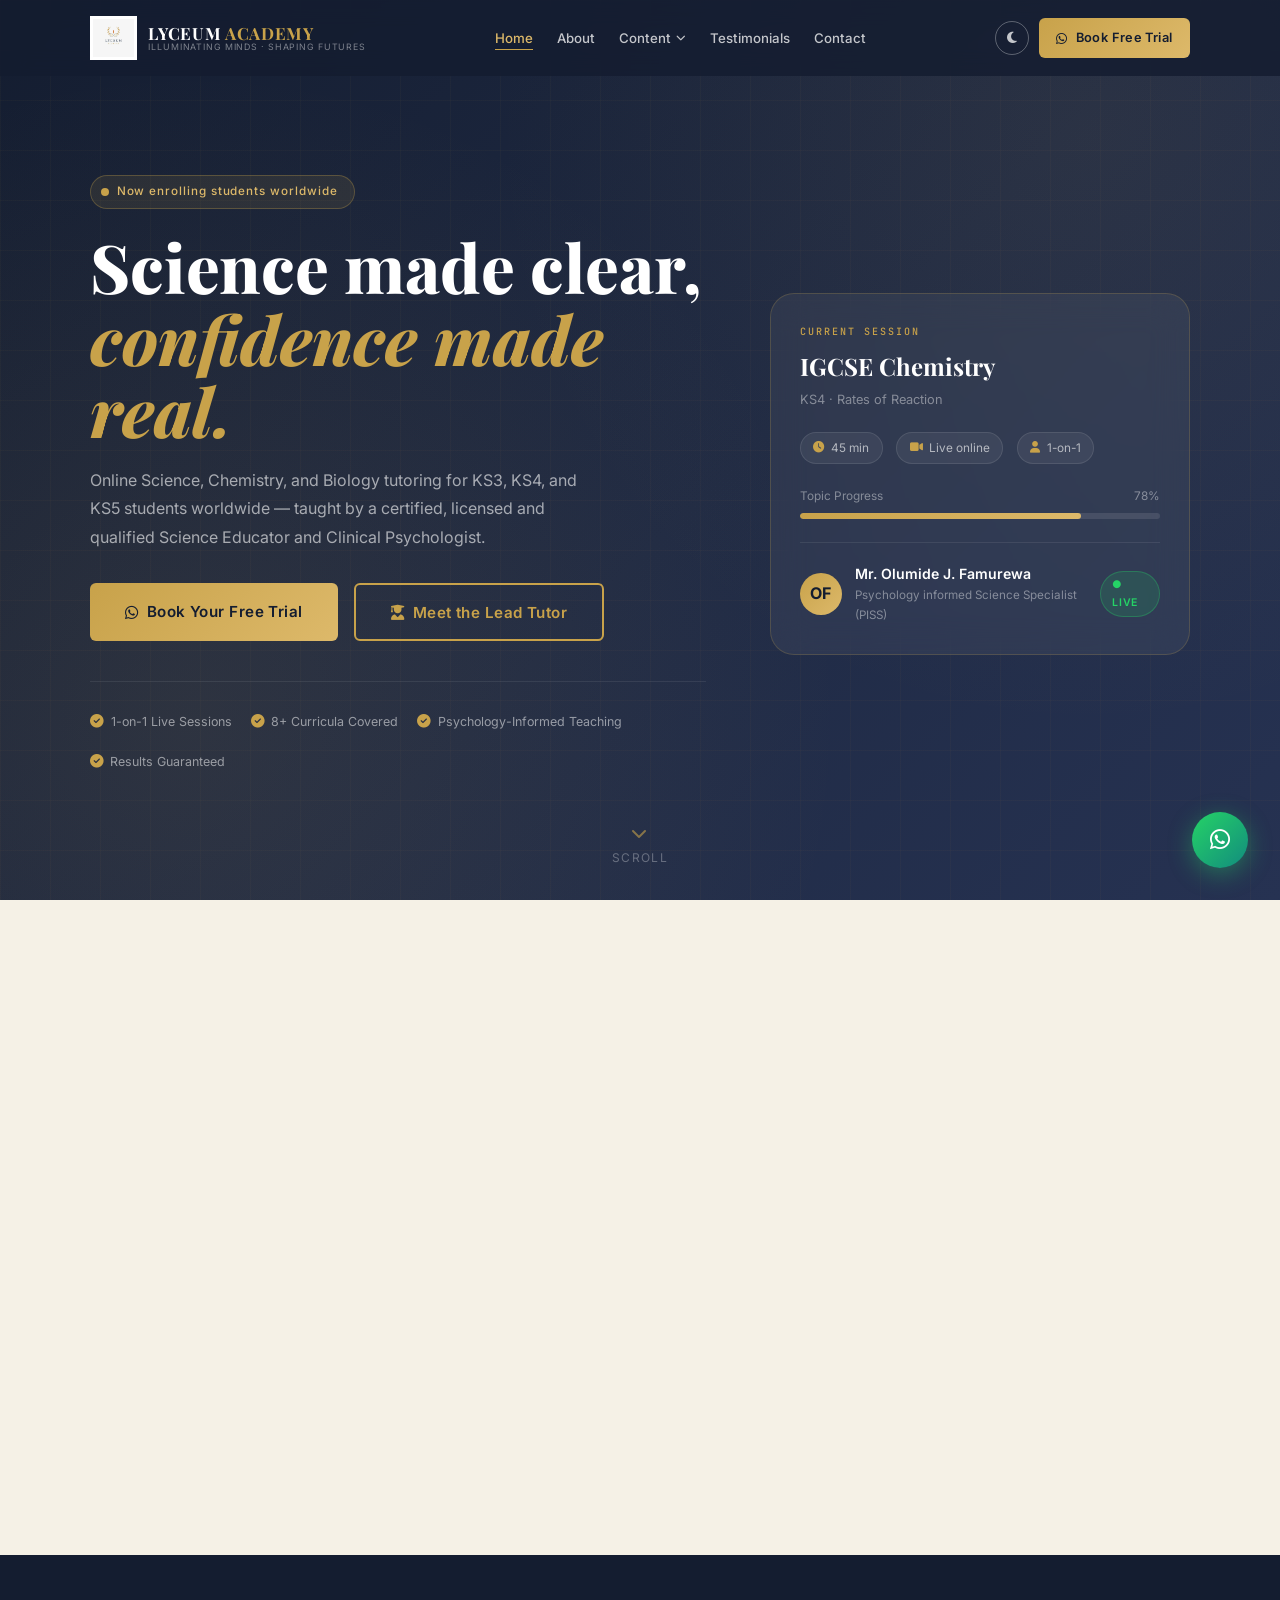
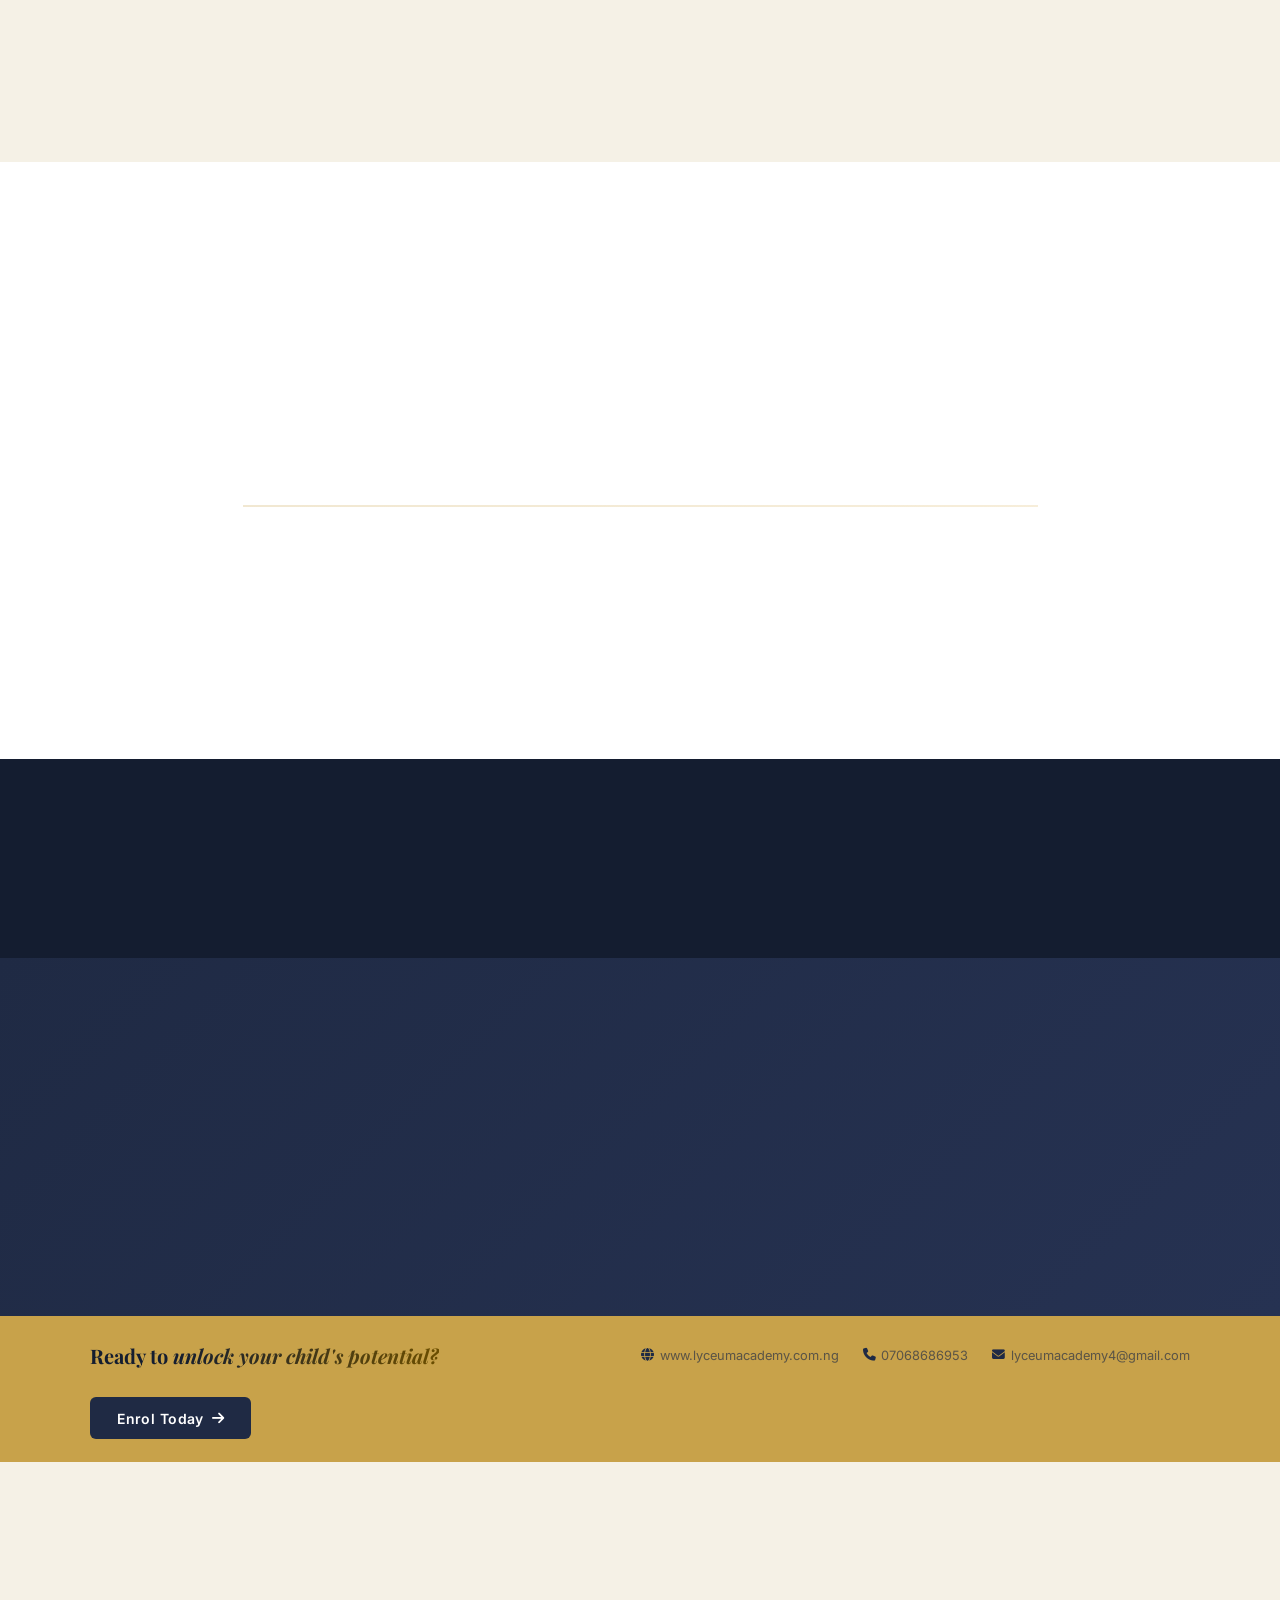
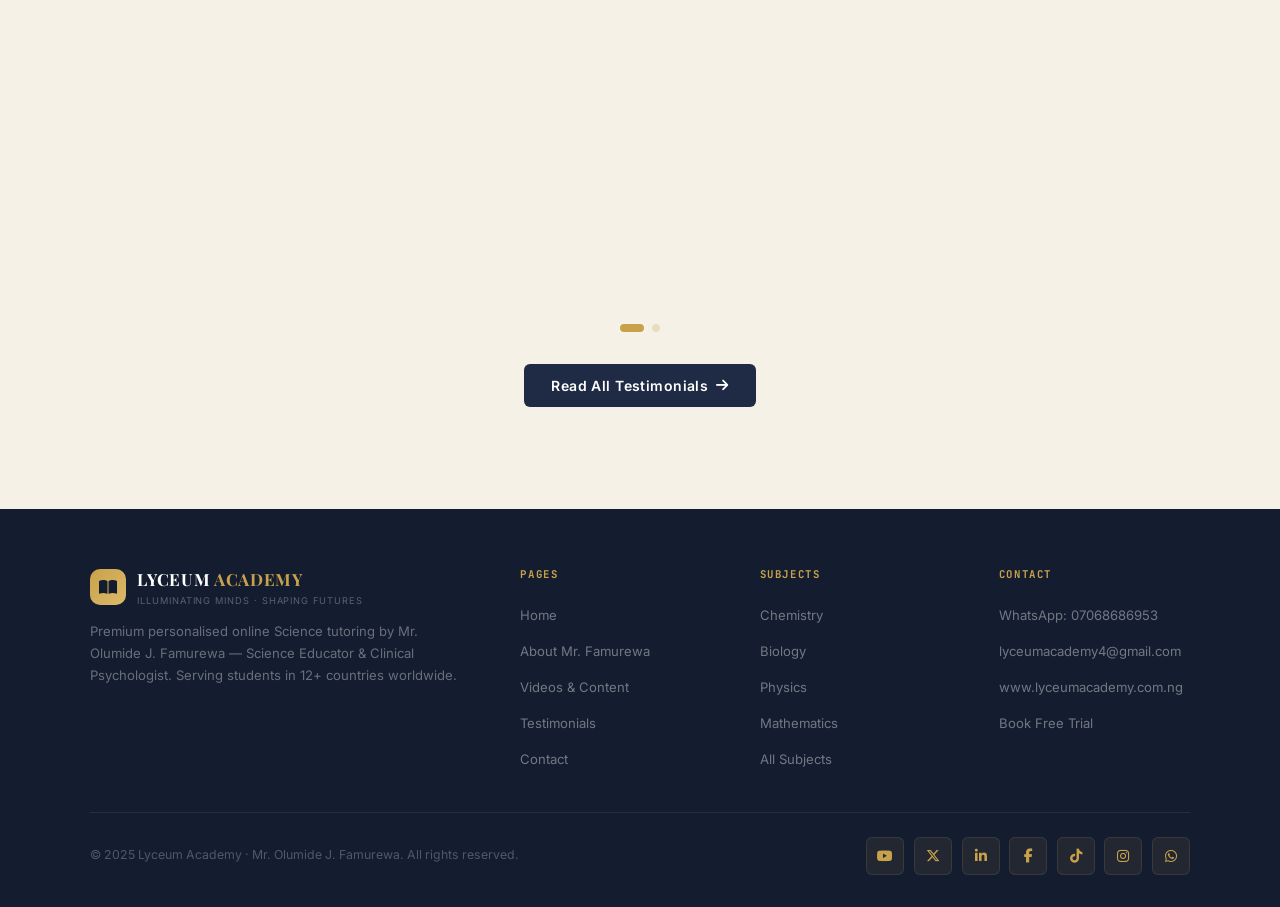
==== index.html @ a97eff4d "Rename index (2).html to index.html" ====
<!DOCTYPE html>
<html lang="en" data-theme="light">
<head>
<meta charset="UTF-8"/>
<meta name="viewport" content="width=device-width,initial-scale=1.0"/>
<link rel="icon" type="image/png" href="/favicon.png"/>
  <title>Lyceum Academy | Mr. Olumide J. Famurewa – Science Educator & Clinical Psychologist</title>
<meta name="description" content="Lyceum Academy – Premium online Science tutoring by Mr. Olumide J. Famurewa, Science Educator and Clinical Psychologist. Chemistry, Biology, and more for students worldwide."/>
<meta name="keywords" content="Lyceum Academy, Olumide Famurewa, online tutoring, chemistry, biology, IGCSE, WAEC, clinical psychologist, science educator"/>
<meta property="og:title" content="Lyceum Academy | Where Every Child Thrives Academically"/>
<meta property="og:description" content="Expert 1-on-1 Science tutoring by a qualified Educator & Clinical Psychologist. 8+ international curricula. Free trial available."/>
<meta property="og:type" content="website"/>

<!-- Fonts -->
<link rel="preconnect" href="https://fonts.googleapis.com"/>
<link rel="preconnect" href="https://fonts.gstatic.com" crossorigin/>
<link href="https://fonts.googleapis.com/css2?family=Playfair+Display:ital,wght@0,400;0,600;0,700;0,800;1,400;1,700&family=Inter:wght@300;400;500;600;700&family=JetBrains+Mono:wght@400;500&display=swap" rel="stylesheet"/>
<link rel="stylesheet" href="https://cdnjs.cloudflare.com/ajax/libs/font-awesome/6.5.0/css/all.min.css"/>

<link rel="stylesheet" href="/lyceum.css" />
</style>
</head>
<body>

<!-- ============================================================ LOADER ============================================================ -->
<div id="loader">
  <div class="loader-ring"></div>
  <div class="loader-logo">
    <img src="/logo.jpg" alt="Lyceum Academy" />
  </div>
  <div class="loader-text">LYCEUM <span>ACADEMY</span></div>
  <div class="loader-sub">Illuminating Minds · Shaping Futures</div>
</div>


<!-- ============================================================ NAVBAR ============================================================ -->
<nav id="navbar">
  <div class="wrap">
    <div class="nav-inner">
      <div class="nav-logo" onclick="nav('home')">
        <img src="/logo.jpg" alt="Lyceum Academy" class="logo-img"/>
        <div class="logo-words">
          <span class="logo-name">LYCEUM <span style="color:var(--gold)">ACADEMY</span></span>
          <span class="logo-tag">Illuminating Minds · Shaping Futures</span>
        </div>
      </div>

      <ul class="nav-links">
        <li id="nl-home"   class="active"><a href="#" onclick="nav('home');return false">Home</a></li>
        <li id="nl-about"><a href="#" onclick="nav('about');return false">About</a></li>
        <li class="dd" id="nl-content">
          <a href="#" onclick="nav('content');return false">Content <i class="fas fa-chevron-down" style="font-size:.6rem"></i></a>
          <div class="dd-menu">
            <a onclick="nav('content');scrollTo('vids-sec')"><i class="fab fa-youtube"></i>YouTube Videos</a>
            <a onclick="nav('content');scrollTo('blog-sec')"><i class="fas fa-pen-nib"></i>Blog Articles</a>
            <a onclick="nav('content');scrollTo('social-sec')"><i class="fas fa-share-nodes"></i>Social Media</a>
          </div>
        </li>
        <li id="nl-trust"><a href="#" onclick="nav('trust');return false">Testimonials</a></li>
        <li id="nl-contact"><a href="#" onclick="nav('contact');return false">Contact</a></li>
      </ul>

      <div class="nav-right">
        <button id="theme-btn" aria-label="Toggle theme"><i class="fas fa-moon"></i></button>
        <a href="https://wa.me/2347068686953?text=Hello%2C%20I'd%20like%20to%20book%20a%20free%20trial%20at%20Lyceum%20Academy." target="_blank" rel="noopener" class="btn btn-gold btn-sm">
          <i class="fab fa-whatsapp"></i> Book Free Trial
        </a>
        <button id="hbg" aria-label="Open menu"><span></span><span></span><span></span></button>
      </div>
    </div>
  </div>
</nav>

<!-- Mobile Nav -->
<div id="mnav" role="dialog" aria-label="Navigation menu">
  <button id="mnav-close" onclick="closeNav()" aria-label="Close menu"><i class="fas fa-times"></i></button>
  <button onclick="nav('home');closeNav()"><i class="fas fa-home" style="font-size:1.1rem;color:var(--gold)"></i>Home</button>
  <button onclick="nav('about');closeNav()"><i class="fas fa-user-graduate" style="font-size:1.1rem;color:var(--gold)"></i>About</button>
  <button onclick="nav('content');closeNav()"><i class="fab fa-youtube" style="font-size:1.1rem;color:var(--gold)"></i>Videos & Content</button>
  <button onclick="nav('trust');closeNav()"><i class="fas fa-star" style="font-size:1.1rem;color:var(--gold)"></i>Testimonials</button>
  <button onclick="nav('contact');closeNav()"><i class="fas fa-envelope" style="font-size:1.1rem;color:var(--gold)"></i>Contact</button>
  <a href="https://wa.me/2347068686953?text=Hello%2C%20I'd%20like%20to%20book%20a%20free%20trial%20at%20Lyceum%20Academy." target="_blank" rel="noopener" class="mnav-wa"><i class="fab fa-whatsapp"></i> Book Free Trial</a>
</div>

<!-- ================================================================ PAGE 1 — HOME ================================================================ -->
<div class="page active" id="page-home">

  <section class="hero" id="home">
    <div class="wrap">
      <div class="hero-grid">
        <div data-aos>
          <div class="live-pill"><div class="live-dot"></div><span class="live-text">Now enrolling students worldwide</span></div>
          <h1 class="hero-h1">Science made clear,<em>confidence made real.</em></h1>
          <p class="hero-p">Online Science, Chemistry, and Biology tutoring for KS3, KS4, and KS5 students worldwide — taught by a certified, licensed and qualified Science Educator and Clinical Psychologist.</p>
          <div class="hero-btns">
            <a href="https://wa.me/2347068686953?text=Hello%2C%20I'd%20like%20to%20book%20a%20free%20trial." target="_blank" rel="noopener" class="btn btn-gold btn-lg"><i class="fab fa-whatsapp"></i> Book Your Free Trial</a>
            <button onclick="nav('about')" class="btn btn-outline btn-lg"><i class="fas fa-user-graduate"></i> Meet the Lead Tutor</button>
          </div>
          <div class="hero-trust">
            <div class="trust-item"><i class="fas fa-check-circle"></i>1-on-1 Live Sessions</div>
            <div class="trust-item"><i class="fas fa-check-circle"></i>8+ Curricula Covered</div>
            <div class="trust-item"><i class="fas fa-check-circle"></i>Psychology-Informed Teaching</div>
            <div class="trust-item"><i class="fas fa-check-circle"></i>Results Guaranteed</div>
          </div>
        </div>
        <div data-aos="right" style="transition-delay:.15s">
          <div class="sess-card">
            <p class="sess-lbl">Current Session</p>
            <h2 class="sess-title">IGCSE Chemistry</h2>
            <p class="sess-topic">KS4 · Rates of Reaction</p>
            <div class="sess-meta">
              <div class="chip"><i class="fas fa-clock"></i>45 min</div>
              <div class="chip"><i class="fas fa-video"></i>Live online</div>
              <div class="chip"><i class="fas fa-user"></i>1-on-1</div>
            </div>
            <div style="margin-bottom:1.4rem">
              <div class="prog-lbl"><span>Topic Progress</span><span id="prog-pct">78%</span></div>
              <div class="prog-bar"><div class="prog-fill" id="prog-fill"></div></div>
            </div>
              <div class="tutor-row">
              <div class="t-av">OF</div>
              <div><div class="t-name">Mr. Olumide J. Famurewa</div><div class="t-cred">Psychology informed Science Specialist (PISS)</div></div>
              <div class="badge-live">● LIVE</div>
            </div>
          </div>
        </div>
      </div>
    </div>
    <div class="scroll-hint"><i class="fas fa-chevron-down"></i><span>Scroll</span></div>
  </section>
  <section class="sec ages-sec">
    <div class="wrap">
      <div class="tc" data-aos><span class="eyebrow">Who We Teach</span><h2 class="h-sec">Ages & Levels <em>We Teach</em></h2><div class="rule"></div><p class="sub-sec">Every session is paced to your child's exact level and learning style — from early curiosity to exam excellence.</p></div>
      <div class="ages-grid">
        <div class="age-card" data-aos><div class="age-num">3–5</div><div class="age-lbl">Years Old</div><div class="age-lvl">Early Years</div><div class="age-desc">Foundation numeracy, literacy, phonics, creative art, and curiosity-led science exploration</div></div>
        <div class="age-card" data-aos style="transition-delay:.1s"><div class="age-num">6–10</div><div class="age-lbl">Years Old</div><div class="age-lvl">Upper and Lower Primary</div><div class="age-desc">Key Stage 1–2, Grade 1–5 · STEM fundamentals, life & earth sciences</div></div>
        <div class="age-card" data-aos style="transition-delay:.2s"><div class="age-num">11–13</div><div class="age-lbl">Years Old</div><div class="age-lvl">Lower Secondary</div><div class="age-desc">KS3 · English, Mathematics, Sciences, Computing, and foreign languages</div></div>
        <div class="age-card" data-aos style="transition-delay:.3s"><div class="age-num">14–18</div><div class="age-lbl">Years Old</div><div class="age-lvl">Upper Secondary/sixth form</div><div class="age-desc">KS4 + KS5: GCSE, IGCSE, WAEC, NECO, UTME, A-level, IB Diploma, SAT, AP</div></div>
      </div>
    </div>
  </section>

  <!-- Curriculum -->
  <section class="sec curr-sec">
    <div class="wrap">
      <div class="tc white-sec" data-aos><span class="eyebrow">Global Reach</span><h2 class="h-sec">International Curricula <em>We Cover</em></h2><div class="rule" style="margin-left:auto;margin-right:auto"></div><p class="sub-sec" style="margin-left:auto;margin-right:auto">We teach 8+ international curricula so your child is covered wherever you are in the world.</p></div>
      <div class="curr-pills" data-aos style="transition-delay:.1s">
        <div class="c-pill"><span class="c-flag">🇳🇬</span><div><div class="c-name">Nigerian</div><div class="c-code">WAEC / NECO / UTME / School of Nursing</div></div></div>
        <div class="c-pill"><span class="c-flag">🇬🇧</span><div><div class="c-name">British</div><div class="c-code">Cambridge / IGCSE</div></div></div>
        <div class="c-pill"><span class="c-flag">🇺🇸</span><div><div class="c-name">American</div><div class="c-code">Common Core / SAT</div></div></div>
        <div class="c-pill"><span class="c-flag">🇨🇦</span><div><div class="c-name">Canadian</div><div class="c-code">Provincial Curriculum</div></div></div>
        <div class="c-pill"><span class="c-flag">🇦🇺</span><div><div class="c-name">Australian</div><div class="c-code">ACARA</div></div></div>
        <div class="c-pill"><span class="c-flag">🇮🇪</span><div><div class="c-name">Irish</div><div class="c-code">Junior Certificate</div></div></div>
        <div class="c-pill"><span class="c-flag">🇿🇦</span><div><div class="c-name">South African</div><div class="c-code">CAPS</div></div></div>
        <div class="c-pill"><span class="c-flag">🇬🇭</span><div><div class="c-name">Ghanaian</div><div class="c-code">BECE / WASSCE</div></div></div>
      </div>
    </div>
  </section>

  <!-- Subjects -->
  <section class="sec subj-sec">
    <div class="wrap">
      <div class="tc white-sec" data-aos><span class="eyebrow">What We Teach</span><h2 class="h-sec" style="color:#fff">Subjects <em>Offered</em></h2><div class="rule" style="margin-left:auto;margin-right:auto"></div></div>
      <div class="subj-cloud" data-aos style="transition-delay:.1s">
        <div class="s-pill ft"><i class="fas fa-flask"></i>Science</div>
        <div class="s-pill ft"><i class="fas fa-brain"></i>Psychology</div>
      </div>
    </div>
  </section>

  <!-- Why -->
  <section class="sec why-sec">
    <div class="wrap">
      <div class="tc" data-aos><span class="eyebrow">Our Advantage</span><h2 class="h-sec">Why Parents <em>Choose Lyceum</em></h2><div class="rule"></div></div>
      <div class="why-grid" data-aos style="transition-delay:.1s">
        <div class="why-card"><div class="why-ico"><i class="fas fa-user-graduate"></i></div><h3>Qualified Tutors</h3><p>certified and qualified tutors with verified teaching experience</p></div>
        <div class="why-card"><div class="why-ico"><i class="fas fa-brain"></i></div><h3>Psychology-Based Teaching</h3><p>unique integration of educational and clinical psychology principles- improving memory retention, managing exam anxiety, and building lasting confidence</p></div>
        <div class="why-card"><div class="why-ico"><i class="fas fa-globe"></i></div><h3>Global Curriculum</h3><p>We teach 8+ international curricula, so your child is fully covered regardless of school system or country of residence.</p></div>
        <div class="why-card"><div class="why-ico"><i class="fas fa-chart-line"></i></div><h3>Progress Reports</h3><p>Parents receive regular detailed reports tracking academic growth and areas for improvement — full transparency, always.</p></div>
        <div class="why-card"><div class="why-ico"><i class="fas fa-calendar-alt"></i></div><h3>Flexible Scheduling</h3><p>Sessions available 7 days a week, morning to evening — built around your family's routine, not the other way around.</p></div>
        <div class="why-card"><div class="why-ico"><i class="fas fa-shield-alt"></i></div><h3>Safe Online Space</h3><p>Secure, supervised live video sessions from the comfort of your home. Full parental visibility and safeguarding at all times.</p></div>
      </div>
    </div>
  </section>

  <!-- Process -->
  <section class="sec proc-sec">
    <div class="wrap">
      <div class="tc" data-aos><span class="eyebrow">Simple Steps</span><h2 class="h-sec">How It <em>Works</em></h2><div class="rule"></div><p class="sub-sec">From first contact to measurable results — four clear steps.</p></div>
      <div class="proc-grid">
        <div class="p-step" data-aos><div class="p-num">1</div><div class="p-title">Book a Free Trial</div><p class="p-desc">Reserve a 20-minute introductory session at absolutely no cost. No commitment, no pressure.</p></div>
        <div class="p-step" data-aos style="transition-delay:.1s"><div class="p-num">2</div><div class="p-title">We Assess Your Needs</div><p class="p-desc">We identify exactly where your child is struggling and create a personalised psychology-informed learning plan.</p></div>
        <div class="p-step" data-aos style="transition-delay:.2s"><div class="p-num">3</div><div class="p-title">Sessions Begin</div><p class="p-desc">Weekly 1-on-1 live sessions via Zoom or Google Meet, paced to your child's level and learning style.</p></div>
        <div class="p-step" data-aos style="transition-delay:.3s"><div class="p-num">4</div><div class="p-title">Watch Results Grow</div><p class="p-desc">Track progress through improved confidence, better grades, and detailed parent reports every step of the way.</p></div>
      </div>
    </div>
  </section>

  <!-- Stats -->
  <section class="stats-bar">
    <div class="wrap">
      <div class="stats-row">
        <div class="stat-it" data-aos><div class="stat-n"><span class="ctr" data-t="10">0</span><span>+</span></div><div class="stat-l">Years Teaching</div></div>
        <div class="stat-it" data-aos style="transition-delay:.1s"><div class="stat-n"><span class="ctr" data-t="500">0</span><span>+</span></div><div class="stat-l">Students Tutored</div></div>
        <div class="stat-it" data-aos style="transition-delay:.2s"><div class="stat-n"><span class="ctr" data-t="97">0</span><span>%</span></div><div class="stat-l">Parent Satisfaction</div></div>
        <div class="stat-it" data-aos style="transition-delay:.3s"><div class="stat-n"><span class="ctr" data-t="12">0</span><span>+</span></div><div class="stat-l">Countries Reached</div></div>
      </div>
    </div>
  </section>

  <!-- Free Trial -->
  <section class="trial-sec">
    <div class="wrap">
      <div class="trial-box" data-aos="zoom">
        <div class="trial-badge"><div class="trial-free">FREE</div><div class="trial-lbl">Trial Session</div></div>
        <div class="trial-txt"><h3>Book a Free Assessment Today</h3><p>Experience Lyceum Academy risk-free. Our first session includes a complimentary assessment to understand your child's level and learning goals — absolutely no obligation.</p></div>
        <div class="trial-acts">
          <a href="https://wa.me/2347068686953?text=Hello%2C%20I'd%20like%20to%20book%20a%20free%20assessment." target="_blank" rel="noopener" class="btn btn-gold btn-lg"><i class="fab fa-whatsapp"></i>Book via WhatsApp</a>
          <a href="mailto:lyceumacademy4@gmail.com?subject=Free Trial Request" class="btn btn-outline"><i class="fas fa-envelope"></i>Send Email</a>
        </div>
      </div>
    </div>
  </section>

  <!-- Gold strip -->
  <div class="gold-strip">
    <div class="wrap"><div class="strip-inner">
      <div class="strip-text">Ready to <em>unlock your child's potential?</em></div>
      <div class="strip-meta">
        <span><i class="fas fa-globe"></i>www.lyceumacademy.com.ng</span>
        <span><i class="fas fa-phone"></i>07068686953</span>
        <span><i class="fas fa-envelope"></i>lyceumacademy4@gmail.com</span>
      </div>
      <button onclick="nav('contact')" class="btn btn-navy">Enrol Today <i class="fas fa-arrow-right"></i></button>
    </div></div>
  </div>

  <!-- Home Testimonials -->
  <section class="sec htesti-sec">
    <div class="wrap">
      <div class="tc" data-aos><span class="eyebrow">What Parents Say</span><h2 class="h-sec">Results That <em>Speak</em> for Themselves</h2><div class="rule"></div></div>
      <div class="testi-wrap" data-aos style="transition-delay:.1s">
        <div class="testi-track" id="htt">
          <div class="t-card"><div class="stars">★★★★★</div><p class="t-quote">"My daughter went from failing Chemistry to a B+ in just three months. The sessions are engaging and my daughter actually looks forward to them. Worth every penny."</p><div class="t-author"><div class="t-ava">AM</div><div><div class="t-nm">Mrs. Adaeze Mba</div><div class="t-rl">Parent · Lagos, Nigeria 🇳🇬</div></div></div></div>
          <div class="t-card"><div class="stars">★★★★★</div><p class="t-quote">"We relocated from the UK to Canada and worried about the curriculum change. Lyceum handled both IGCSE and the Canadian curriculum seamlessly. Outstanding flexibility."</p><div class="t-author"><div class="t-ava">DK</div><div><div class="t-nm">Mr. David Kolade</div><div class="t-rl">Parent · Ontario, Canada 🇨🇦</div></div></div></div>
          <div class="t-card"><div class="stars">★★★★★</div><p class="t-quote">"The progress reports are incredibly detailed. I know exactly what my son covered each week. No other tutor has given us this level of transparency and accountability."</p><div class="t-author"><div class="t-ava">FO</div><div><div class="t-nm">Mrs. Folake Ogundimu</div><div class="t-rl">Parent · Abuja, Nigeria 🇳🇬</div></div></div></div>
          <div class="t-card"><div class="stars">★★★★★</div><p class="t-quote">"My son was preparing for WAEC and struggling with Biology. After eight sessions, he scored an A1. The tutor's patience and depth of knowledge are exceptional."</p><div class="t-author"><div class="t-ava">TJ</div><div><div class="t-nm">Mr. Taiwo James</div><div class="t-rl">Parent · Port Harcourt, Nigeria 🇳🇬</div></div></div></div>
        </div>
      </div>
      <div class="t-dots" id="htd"></div>
      <div class="tc" style="margin-top:2rem"><button onclick="nav('trust')" class="btn btn-navy">Read All Testimonials <i class="fas fa-arrow-right"></i></button></div>
    </div>
  </section>

</div><!-- /page-home -->

<!-- ================================================================ PAGE 2 — ABOUT ================================================================ -->
<div class="page" id="page-about">

  <!-- About Hero -->
  <section class="about-hero">
    <div class="wrap">
      <div class="about-hero-grid">
        <!-- Portrait -->
        <div class="portrait-frame" data-aos="left">
          <div class="portrait-deco portrait-deco-1"></div>
          <div class="portrait-deco portrait-deco-2"></div>
          <div class="portrait-wrap">
            <!-- Replace with: <img src="assets/tutor.jpg" alt="Mr. Olumide J. Famurewa" class="portrait-img"/> -->
            <div class="portrait-placeholder">
              <div class="p-icon-wrap"><i class="fas fa-user-tie"></i></div>
              <p class="p-hint">Add portrait here<br>assets/tutor.jpg<br>Recommended: 600×800px</p>
            </div>
            <div class="portrait-badge">
              <div class="pb-title">Psychology informed Science Specialist (PISS)</div>
              <div class="pb-name">Mr. Olumide J. Famurewa</div>
            </div>
          </div>
        </div>
        <!-- Text -->
        <div class="about-hero-text" data-aos="right" style="transition-delay:.15s">
          <span class="eyebrow">Founder & Lead Tutor</span>
          <h1 class="about-hero-h">Mr. Olumide J.<em>Famurewa</em></h1>
          <div class="about-hero-titles">
            <span class="a-pill">Science Educator</span>
            <span class="a-pill">Clinical Psychologist</span>
            <span class="a-pill">Founder, Lyceum Academy</span>
            <span class="a-pill">International Curriculum Specialist</span>
          </div>
          <p class="about-hero-bio">A distinguished Science Educator and Clinical Psychologist with over a decade of experience helping students achieve academic excellence. He specializes in Chemistry and Biology education while integrating psychology-informed teaching methods that improve student confidence, motivation, memory retention, and examination performance.</p>
          <div class="hero-btns">
            <a href="https://wa.me/2347068686953?text=Hello%20Mr.%20Famurewa%2C%20I'd%20like%20to%20book%20a%20session." target="_blank" rel="noopener" class="btn btn-gold btn-lg"><i class="fab fa-whatsapp"></i>Book a Session</a>
            <button onclick="document.getElementById('bio-sec').scrollIntoView({behavior:'smooth'})" class="btn btn-outline btn-lg"><i class="fas fa-arrow-down"></i>Read Full Bio</button>
          </div>
          <div class="about-hi">
            <div><div class="ahi-num">10<em>+</em></div><div class="ahi-lbl">Years Teaching</div></div>
            <div><div class="ahi-num">500<em>+</em></div><div class="ahi-lbl">Students Taught</div></div>
            <div><div class="ahi-num">8<em>+</em></div><div class="ahi-lbl">Curricula Covered</div></div>
            <div><div class="ahi-num">12<em>+</em></div><div class="ahi-lbl">Countries Reached</div></div>
          </div>
        </div>
      </div>
    </div>
  </section>

  <!-- Biography -->
  <section class="sec bio-sec" id="bio-sec">
    <div class="wrap">
      <div class="bio-grid">
        <div class="bio-body" data-aos>
          <span class="eyebrow">Full Biography</span>
          <h2 class="h-sec">The Story Behind <em>Lyceum Academy</em></h2>
          <div class="rule"></div>
          <p>Olumide J. Famurewa is a distinguished Science Educator and Clinical Psychologist with over a decade of experience helping students achieve academic excellence across multiple continents and curricula.</p>
          <p>Currently serving as a full time lecturer in the Department of Psychology, University of Ilesa, Ilesa and as a Clinical Psychologist at the State Specialist Hospital, Osogbo on a per time basis.</p>
          <p>As the founder of Lyceum Academy, he has successfully taught students from across the globe — including British (IGCSE/Cambridge), Nigerian (WAEC/NECO), American (SAT/Common Core), Canadian, Australian, Irish, South African, and Ghanaian curricula — making Lyceum one of the most internationally versatile tutoring platforms available.</p>
          <p>His unique approach fuses scientific expertise with psychological principles — enabling learners to understand difficult concepts, overcome exam anxiety, build lasting confidence, and achieve outstanding academic results. Students don't just pass exams under his guidance; they develop a genuine love for learning.</p>
          <div class="highlights-list">
            <div class="hl-item"><i class="fas fa-check-circle"></i>Over 10 years of teaching experience in Science subjects</div>
            <div class="hl-item"><i class="fas fa-check-circle"></i>Lecturer at the Department of Psychology, University of Ilesa, Ilesa</div>
            <div class="hl-item"><i class="fas fa-check-circle"></i>Clinical Psychologist at State Specialist Hospital, Osogbo</div>
            <div class="hl-item"><i class="fas fa-check-circle"></i>Founder and Lead Tutor at Lyceum Academy</div>
            <div class="hl-item"><i class="fas fa-check-circle"></i>Specialist in Chemistry and Biology education</div>
            <div class="hl-item"><i class="fas fa-check-circle"></i>Psychology-informed learning strategies & exam coaching</div>
            <div class="hl-item"><i class="fas fa-check-circle"></i>International curriculum experience across 8+ systems</div>
            <div class="hl-item"><i class="fas fa-check-circle"></i>Online and one-on-one tutoring specialist</div>
          </div>
        </div>
        <!-- Philosophy card -->
        <div data-aos="right" style="transition-delay:.15s">
          <div class="phil-card">
            <div class="phil-q">"</div>
            <p class="phil-text">"I believe every student can excel when complex concepts are explained clearly and learning is tailored to their individual needs. My goal is not only to help students pass examinations but to develop confidence, critical thinking, and a lifelong love for learning."</p>
            <div class="phil-sig">
              <div class="phil-av">OF</div>
              <div>
                <div class="phil-nm">Mr. Olumide J. Famurewa</div>
                <div class="phil-ttl">Science Educator & Clinical Psychologist</div>
              </div>
            </div>
          </div>
          <div style="margin-top:1.5rem;display:flex;flex-direction:column;gap:1rem">
            <div class="why-card" style="padding:1.4rem 1.5rem">
              <div style="display:flex;align-items:center;gap:.75rem;margin-bottom:.5rem">
                <div class="why-ico" style="width:40px;height:40px;font-size:1.05rem;margin-bottom:0"><i class="fas fa-brain"></i></div>
                <strong style="font-size:.92rem">Psychology-Informed Teaching</strong>
              </div>
              <p style="font-size:.82rem;color:var(--text-light)">Uses evidence-based psychological techniques to improve memory consolidation, reduce anxiety, and maximise academic performance.</p>
            </div>
            <div class="why-card" style="padding:1.4rem 1.5rem">
              <div style="display:flex;align-items:center;gap:.75rem;margin-bottom:.5rem">
                <div class="why-ico" style="width:40px;height:40px;font-size:1.05rem;margin-bottom:0"><i class="fas fa-globe"></i></div>
                <strong style="font-size:.92rem">International Educator</strong>
              </div>
              <p style="font-size:.82rem;color:var(--text-light)">Delivered lessons to students in Nigeria, UK, Canada, Australia, Ireland, South Africa, Ghana, and the USA.</p>
            </div>
          </div>
        </div>
      </div>
    </div>
  </section>

  <!-- Credentials -->
  <section class="sec creds-sec">
    <div class="wrap">
      <div class="tc" data-aos><span class="eyebrow">Academic Background</span><h2 class="h-sec">Qualifications &amp; <em>Credentials</em></h2><div class="rule"></div></div>
      <div class="creds-grid" style="margin-top:1rem">
        <div class="cred-col" data-aos>
          <h3>Education & Licences</h3>
          <div class="cred-item"><span class="cred-yr">Active</span><div><div class="cred-h4">Lecturer</div><div class="cred-p">Department of Psychology, University of Ilesa, Ilesa, Nigeria</div></div></div>
          <div class="cred-item"><span class="cred-yr">Active</span><div><div class="cred-h4">Clinical Psychology</div><div class="cred-p">Practising Clinical Psychologist · State Specialist Hospital, Osogbo, Nigeria</div></div></div>
          <div class="cred-item"><span class="cred-yr">Active</span><div><div class="cred-h4">Science Education Specialist</div><div class="cred-p">Specialist in Chemistry & Biology with postgraduate-level qualifications in Science Education</div></div></div>
          <div class="cred-item"><span class="cred-yr">Active</span><div><div class="cred-h4">International Curriculum Tutor</div><div class="cred-p">Certified to teach across British, Nigerian, American, Canadian, Australian, Irish, South African & Ghanaian curricula</div></div></div>
          <div class="cred-item"><span class="cred-yr">Active</span><div><div class="cred-h4">Educational Consultant & Academic Performance Coach</div><div class="cred-p">Providing consultancy and academic coaching for students, schools, and educational institutions</div></div></div>
        </div>
        <div class="cred-col" data-aos="right">
          <h3>Areas of Specialisation</h3>
          <div style="margin-bottom:1.5rem">
            <div class="spec-badges">
              <span class="spec-b">Chemistry</span><span class="spec-b">Biology</span><span class="spec-b">Physics</span>
              <span class="spec-b">IGCSE Exam Prep</span><span class="spec-b">WAEC / NECO</span>
              <span class="spec-b">Memory Techniques</span><span class="spec-b">Exam Anxiety</span>
              <span class="spec-b">Study Skills</span><span class="spec-b">Critical Thinking</span>
              <span class="spec-b">Clinical Psychology</span><span class="spec-b">Educational Psychology</span>
              <span class="spec-b">Academic Coaching</span><span class="spec-b">1-on-1 Tutoring</span>
              <span class="spec-b">Curriculum Design</span>
            </div>
          </div>
          <h3 style="margin-top:2rem">Professional Memberships</h3>
          <div class="cred-item"><span class="cred-yr">Member</span><div><div class="cred-h4">Nigeria Psychological Association (NPA)</div><div class="cred-p">Member</div></div></div>
          <div class="cred-item"><span class="cred-yr">Member</span><div><div class="cred-h4">Nigeria Association of Clinical Psychologists (NACP)</div><div class="cred-p">Member</div></div></div>
          <div class="cred-item"><span class="cred-yr">Member</span><div><div class="cred-h4">Teachers Registration Council of Nigeria (TRCN)</div><div class="cred-p">Member</div></div></div>
          <div class="cred-item"><span class="cred-yr">Active</span><div><div class="cred-h4">Founder & Lead Tutor</div><div class="cred-p">Lyceum Academy · Online · Global</div></div></div>
        </div>
      </div>
    </div>
  </section>

  <!-- Timeline -->
  <section class="sec" style="background:var(--bg-alt);transition:background var(--tr)">
    <div class="wrap">
      <div data-aos><span class="eyebrow">Career Journey</span><h2 class="h-sec">The Path to <em>Lyceum Academy</em></h2><div class="rule"></div></div>
      <div style="display:grid;grid-template-columns:1fr 1fr;gap:3rem;margin-top:1rem">
        <div class="timeline" data-aos>
          <div class="tl-item"><div class="tl-dot"></div><div class="tl-year">PRESENT</div><div class="tl-role">Lecturer, Department of Psychology</div><div class="tl-org">UNILESA, Ilesa</div><div class="tl-desc">Lecturing in psychology at the University of Ilesa, mentoring undergraduates in educational and clinical psychology.</div></div>
          <div class="tl-item"><div class="tl-dot"></div><div class="tl-year">PRESENT</div><div class="tl-role">Clinical Psychologist</div><div class="tl-org">State Specialist Hospital, Osogbo</div><div class="tl-desc">Providing psychological assessment, counselling, and clinical intervention for patients across Osun State.</div></div>
          <div class="tl-item"><div class="tl-dot"></div><div class="tl-year">PRESENT</div><div class="tl-role">Founder & Lead Tutor</div><div class="tl-org">Lyceum Academy · Global (Online)</div><div class="tl-desc">Founded and scaled a premium international online tutoring platform reaching students in 12+ countries across 8+ curricula.</div></div>
          <div class="tl-item"><div class="tl-dot"></div><div class="tl-year">ONGOING</div><div class="tl-role">International Science Educator</div><div class="tl-org">Multiple Institutions · UK, NG, USA, CA, AU</div><div class="tl-desc">Delivered Chemistry and Biology tutoring to secondary students across multiple countries and educational systems.</div></div>
        </div>
        <div class="timeline" data-aos="right" style="transition-delay:.15s">
          <div class="tl-item"><div class="tl-dot"></div><div class="tl-year">TRAINING</div><div class="tl-role">Clinical Psychology Training</div><div class="tl-org">Postgraduate Level · Nigeria</div><div class="tl-desc">Completed rigorous postgraduate training in clinical psychology from the prestigious Obafemi Awolowo University, Nigeria, specialising in childhood and adolescent psychology.</div></div>
          <div class="tl-item"><div class="tl-dot"></div><div class="tl-year">EARLY CAREER</div><div class="tl-role">Science Teacher</div><div class="tl-org">Secondary Schools · Nigeria</div><div class="tl-desc">Began teaching career in Nigerian secondary schools, developing the methodology that would later define Lyceum Academy.</div></div>
          <div class="tl-item"><div class="tl-dot"></div><div class="tl-year">FOUNDATION</div><div class="tl-role">Science Education Graduate</div><div class="tl-org">Post Graduate Diploma in Education, Nigeria</div><div class="tl-desc">Completed postgraduate studies in Science education at National Teachers’ Institute, establishing deep expertise in Chemistry and Biology.</div></div>
          <div class="tl-item"><div class="tl-dot"></div><div class="tl-year">FOUNDATION</div><div class="tl-role">Certified IGCSE and TRCN Tutor</div><div class="tl-org">British Curriculum · Nigeria</div><div class="tl-desc">Completed training in British curriculum and licensed as a qualified teacher.</div></div>
        </div>
      </div>
    </div>
  </section>

  <!-- About CTA -->
  <section class="trial-sec">
    <div class="wrap">
      <div class="trial-box" data-aos="zoom">
        <div class="trial-badge"><div class="trial-free">FREE</div><div class="trial-lbl">Assessment</div></div>
        <div class="trial-txt"><h3>Work Directly with Mr. Famurewa</h3><p>Book a free introductory session and experience the unique combination of expert Science teaching and psychology-informed learning strategies.</p></div>
        <div class="trial-acts">
          <a href="https://wa.me/2347068686953?text=Hello%20Mr.%20Famurewa%2C%20I'd%20like%20to%20book%20a%20free%20assessment." target="_blank" rel="noopener" class="btn btn-gold btn-lg"><i class="fab fa-whatsapp"></i>Book Free Session</a>
          <button onclick="nav('trust')" class="btn btn-outline">Read Student Reviews</button>
        </div>
      </div>
    </div>
  </section>

</div><!-- /page-about -->

<!-- ================================================================ PAGE 3 — CONTENT ================================================================ -->
<div class="page" id="page-content">

  <section class="content-hero">
    <div class="wrap" style="position:relative;z-index:1">
      <div class="tc white-sec" data-aos>
        <span class="eyebrow">Educational Resources</span>
        <h1 class="h-sec" style="color:#fff">Videos, Blog &amp; <em>Social Media</em></h1>
        <div class="rule" style="margin-left:auto;margin-right:auto"></div>
        <p class="sub-sec" style="margin-left:auto;margin-right:auto;color:rgba(255,255,255,.55)">Free educational content from Mr. Famurewa — Science tutorials, psychology-informed study strategies, and academic success insights.</p>
      </div>
    </div>
  </section>

  <!-- Videos -->
  <section class="sec vids-sec" id="vids-sec">
    <div class="wrap">
      <div data-aos><span class="eyebrow">YouTube Channel</span><h2 class="h-sec">Educational <em>Video Tutorials</em></h2><div class="rule"></div><p class="sub-sec">Free Science tutorials and study-skills videos. Subscribe to the Lyceum Academy YouTube channel for new content weekly.</p></div>
      <div class="vids-grid" style="margin-top:2.5rem" data-aos style="transition-delay:.1s">
        <div class="vid-card">
          <div class="vid-thumb">
            <!-- Replace VIDEO_ID with real YouTube IDs -->
            <iframe src="https://www.youtube.com/embed/dQw4w9WgXcQ" title="Balancing Chemical Equations Simplified" allowfullscreen loading="lazy"></iframe>
          </div>
          <div class="vid-info"><div class="vid-tag">Chemistry</div><div class="vid-title">Balancing Chemical Equations Simplified</div><div class="vid-meta">Lyceum Academy · KS4 / WAEC / IGCSE</div></div>
        </div>
        <div class="vid-card">
          <div class="vid-thumb">
            <iframe src="https://www.youtube.com/embed/dQw4w9WgXcQ" title="Number Shape System – Memory Techniques" allowfullscreen loading="lazy"></iframe>
          </div>
          <div class="vid-info"><div class="vid-tag">Study Skills</div><div class="vid-title">Remember Dates with the Number Shape System</div><div class="vid-meta">Lyceum Academy · Memory Techniques</div></div>
        </div>
        <div class="vid-card">
          <div class="vid-thumb">
            <iframe src="https://www.youtube.com/embed/dQw4w9WgXcQ" title="Study Skills and Memory Techniques" allowfullscreen loading="lazy"></iframe>
          </div>
          <div class="vid-info"><div class="vid-tag">Study Skills</div><div class="vid-title">Study Skills & Memory Techniques for Exam Success</div><div class="vid-meta">Lyceum Academy · Academic Psychology</div></div>
        </div>
        <div class="vid-card">
          <div class="vid-thumb">
            <iframe src="https://www.youtube.com/embed/dQw4w9WgXcQ" title="Chemistry Tutorial – Periodic Table" allowfullscreen loading="lazy"></iframe>
          </div>
          <div class="vid-info"><div class="vid-tag">Chemistry</div><div class="vid-title">The Periodic Table — Everything You Need to Know</div><div class="vid-meta">Lyceum Academy · IGCSE / WAEC / A-Level</div></div>
        </div>
        <div class="vid-card">
          <div class="vid-thumb">
            <iframe src="https://www.youtube.com/embed/dQw4w9WgXcQ" title="Biology Tutorial – Cell Division" allowfullscreen loading="lazy"></iframe>
          </div>
          <div class="vid-info"><div class="vid-tag">Biology</div><div class="vid-title">Cell Division: Mitosis vs Meiosis Explained Clearly</div><div class="vid-meta">Lyceum Academy · KS4 / IGCSE / WAEC</div></div>
        </div>
        <div class="vid-card">
          <div class="vid-thumb">
            <iframe src="https://www.youtube.com/embed/dQw4w9WgXcQ" title="Exam Anxiety Management" allowfullscreen loading="lazy"></iframe>
          </div>
          <div class="vid-info"><div class="vid-tag">Psychology</div><div class="vid-title">Managing Exam Anxiety — A Clinical Psychologist's Guide</div><div class="vid-meta">Lyceum Academy · Mr. O.J. Famurewa</div></div>
        </div>
      </div>
      <div class="tc" style="margin-top:2.5rem">
        <a href="https://youtube.com/@Lyceumacademy1" target="_blank" rel="noopener" class="btn btn-navy btn-lg"><i class="fab fa-youtube" style="color:#FF0000"></i>Subscribe on YouTube</a>
      </div>
    </div>
  </section>

  <!-- Blog -->
  <section class="sec blog-sec" id="blog-sec">
    <div class="wrap">
      <div class="tc" data-aos><span class="eyebrow">Psychology-Informed Learning</span><h2 class="h-sec">Blog &amp; <em>Articles</em></h2><div class="rule"></div><p class="sub-sec">Evidence-based insights on study psychology, memory, exam preparation, and academic success — by Mr. Famurewa.</p></div>
      <div class="blog-grid" style="margin-top:2.5rem" data-aos style="transition-delay:.1s">
        <div class="blog-card">
          <div class="blog-thumb"><div class="blog-thumb-icon"><i class="fas fa-brain"></i></div></div>
          <div class="blog-body">
            <div class="blog-cat">Study Psychology</div>
            <div class="blog-h">Boosting Student Confidence with Effective Study Techniques</div>
            <p class="blog-p">Discover how psychology-informed study strategies can transform a struggling student into a confident, self-directed learner — backed by clinical evidence.</p>
            <a href="#" class="blog-link" onclick="showToast('Full article coming soon!');return false">Read Article <i class="fas fa-arrow-right"></i></a>
          </div>
        </div>
        <div class="blog-card">
          <div class="blog-thumb"><div class="blog-thumb-icon"><i class="fas fa-memory"></i></div></div>
          <div class="blog-body">
            <div class="blog-cat">Memory & Learning</div>
            <div class="blog-h">Memory Improvement Strategies Every Student Must Know</div>
            <p class="blog-p">From spaced repetition to the Number Shape System — practical, clinically tested techniques for retaining complex Science content long-term.</p>
            <a href="#" class="blog-link" onclick="showToast('Full article coming soon!');return false">Read Article <i class="fas fa-arrow-right"></i></a>
          </div>
        </div>
        <div class="blog-card">
          <div class="blog-thumb"><div class="blog-thumb-icon"><i class="fas fa-heartbeat"></i></div></div>
          <div class="blog-body">
            <div class="blog-cat">Exam Wellbeing</div>
            <div class="blog-h">Exam Anxiety Management: A Clinical Psychologist's Guide</div>
            <p class="blog-p">Why do students freeze in exams even when they know the material? A clinical look at exam anxiety and the proven strategies to overcome it.</p>
            <a href="#" class="blog-link" onclick="showToast('Full article coming soon!');return false">Read Article <i class="fas fa-arrow-right"></i></a>
          </div>
        </div>
        <div class="blog-card">
          <div class="blog-thumb"><div class="blog-thumb-icon"><i class="fas fa-clock"></i></div></div>
          <div class="blog-body">
            <div class="blog-cat">Revision Techniques</div>
            <div class="blog-h">Effective Revision Techniques That Actually Work</div>
            <p class="blog-p">Active recall, mind mapping, and interleaving explained — and how to build a revision schedule your child will actually follow.</p>
            <a href="#" class="blog-link" onclick="showToast('Full article coming soon!');return false">Read Article <i class="fas fa-arrow-right"></i></a>
          </div>
        </div>
        <div class="blog-card">
          <div class="blog-thumb"><div class="blog-thumb-icon"><i class="fas fa-trophy"></i></div></div>
          <div class="blog-body">
            <div class="blog-cat">Academic Success</div>
            <div class="blog-h">The Psychology of Academic Success: What Top Students Do Differently</div>
            <p class="blog-p">Research shows top-performing students share specific psychological habits. Here's what they are and how to develop them deliberately.</p>
            <a href="#" class="blog-link" onclick="showToast('Full article coming soon!');return false">Read Article <i class="fas fa-arrow-right"></i></a>
          </div>
        </div>
        <div class="blog-card">
          <div class="blog-thumb"><div class="blog-thumb-icon"><i class="fas fa-flask"></i></div></div>
          <div class="blog-body">
            <div class="blog-cat">Science Education</div>
            <div class="blog-h">Why Students Struggle with Chemistry (And How to Fix It)</div>
            <p class="blog-p">The three most common reasons students find Chemistry hard — and the teaching methodology that reliably turns confusion into clarity.</p>
            <a href="#" class="blog-link" onclick="showToast('Full article coming soon!');return false">Read Article <i class="fas fa-arrow-right"></i></a>
          </div>
        </div>
      </div>
    </div>
  </section>

  <!-- Social -->
  <section class="social-sec" id="social-sec">
    <div class="wrap">
      <div class="tc white-sec" data-aos><span class="eyebrow">Stay Connected</span><h2 class="h-sec" style="color:#fff">Follow Lyceum <em>Academy</em></h2><div class="rule" style="margin-left:auto;margin-right:auto"></div><p class="sub-sec" style="margin-left:auto;margin-right:auto;color:rgba(255,255,255,.5)">Follow for free Science content, study tips, exam strategies, and student success stories.</p></div>
      <div class="social-grid" data-aos style="transition-delay:.1s">
        <a href="https://youtube.com/@Lyceumacademy1" target="_blank" rel="noopener" class="soc-card soc-yt"><div class="soc-ico"><i class="fab fa-youtube"></i></div><div class="soc-nm">YouTube</div><div class="soc-handle">@Lyceumacademy1</div></a>
        <a href="https://twitter.com/famurewaolumide" target="_blank" rel="noopener" class="soc-card soc-tw"><div class="soc-ico"><i class="fab fa-x-twitter"></i></div><div class="soc-nm">X (Twitter)</div><div class="soc-handle">@famurewaolumide</div></a>
        <a href="https://linkedin.com/in/olumide-famurewa" target="_blank" rel="noopener" class="soc-card soc-li"><div class="soc-ico"><i class="fab fa-linkedin-in"></i></div><div class="soc-nm">LinkedIn</div><div class="soc-handle">Olumide Famurewa</div></a>
        <a href="https://www.facebook.com/lyceumacademy" target="_blank" rel="noopener" class="soc-card soc-fb"><div class="soc-ico"><i class="fab fa-facebook-f"></i></div><div class="soc-nm">Facebook</div><div class="soc-handle">Lyceum Academy</div></a>
        <a href="https://wa.me/2347068686953" target="_blank" rel="noopener" class="soc-card soc-wa"><div class="soc-ico"><i class="fab fa-whatsapp"></i></div><div class="soc-nm">WhatsApp</div><div class="soc-handle">07068686953</div></a>
        <a href="https://tiktok.com/@lyceumacademy_2" target="_blank" rel="noopener" class="soc-card soc-tt"><div class="soc-ico"><i class="fab fa-tiktok"></i></div><div class="soc-nm">TikTok</div><div class="soc-handle">@lyceumacademy_2</div></a>
        <a href="https://instagram.com/famurewaolumide2056" target="_blank" rel="noopener" class="soc-card soc-ig"><div class="soc-ico"><i class="fab fa-instagram"></i></div><div class="soc-nm">Instagram</div><div class="soc-handle">famurewaolumide2056</div></a>
      </div>
    </div>
  </section>

</div><!-- /page-content -->

<!-- ================================================================ PAGE 4 — TRUST / TESTIMONIALS ================================================================ -->
<div class="page" id="page-trust">

  <section class="trust-hero">
    <div class="wrap" style="position:relative;z-index:1">
      <div class="tc white-sec" data-aos>
        <span class="eyebrow">Social Proof</span>
        <h1 class="h-sec" style="color:#fff">Trusted by Families <em>Worldwide</em></h1>
        <div class="rule" style="margin-left:auto;margin-right:auto"></div>
        <p class="sub-sec" style="margin-left:auto;margin-right:auto;color:rgba(255,255,255,.55)">Real results. Real families. Real transformations — across 12 countries and 8+ educational systems.</p>
      </div>
    </div>
  </section>

  <!-- Trust badges -->
  <section class="sec trust-badges">
    <div class="wrap">
      <div class="tc" data-aos><span class="eyebrow">Our Promise</span><h2 class="h-sec">What Sets Mr. Famurewa <em>Apart</em></h2><div class="rule"></div></div>
      <div class="trust-grid" data-aos style="transition-delay:.1s">
        <div class="tr-card"><div class="tr-ico"><i class="fas fa-user-graduate"></i></div><div class="tr-h">Professional Educator</div><p class="tr-p">Postgraduate-qualified Science educator with 10+ years of verified teaching experience across multiple countries.</p></div>
        <div class="tr-card"><div class="tr-ico"><i class="fas fa-brain"></i></div><div class="tr-h">Clinical Psychologist</div><p class="tr-p">Practising clinical psychologist who applies evidence-based psychological techniques directly into his teaching methodology.</p></div>
        <div class="tr-card"><div class="tr-ico"><i class="fas fa-globe"></i></div><div class="tr-h">International Experience</div><p class="tr-p">Taught students across 12+ countries, covering 8+ major international educational curricula from a single platform.</p></div>
        <div class="tr-card"><div class="tr-ico"><i class="fas fa-file-alt"></i></div><div class="tr-h">Personalised Learning Plans</div><p class="tr-p">Every student receives a bespoke learning plan built around their specific needs, learning style, and academic goals.</p></div>
        <div class="tr-card"><div class="tr-ico"><i class="fas fa-user"></i></div><div class="tr-h">One-on-One Tutoring</div><p class="tr-p">Fully personalised 1-on-1 sessions. Your child gets the tutor's undivided attention every session.</p></div>
        <div class="tr-card"><div class="tr-ico"><i class="fas fa-trophy"></i></div><div class="tr-h">Proven Student Success</div><p class="tr-p">Documented grade improvements across IGCSE, WAEC, A-Level, and SAT — from failing grades to distinctions.</p></div>
        <div class="tr-card"><div class="tr-ico"><i class="fas fa-atlas"></i></div><div class="tr-h">Global Curriculum Coverage</div><p class="tr-p">Nigerian, British, American, Canadian, Australian, Irish, South African, and Ghanaian curricula — all covered.</p></div>
        <div class="tr-card"><div class="tr-ico"><i class="fas fa-dna"></i></div><div class="tr-h">Psychology-Based Methods</div><p class="tr-p">Unique dual expertise in Science education and clinical psychology produce measurable student outcomes.</p></div>
      </div>
    </div>
  </section>

  <!-- Full testimonials -->
  <section class="sec full-testi-sec">
    <div class="wrap">
      <div class="tc" data-aos><span class="eyebrow">Student & Parent Reviews</span><h2 class="h-sec">Results That <em>Speak for Themselves</em></h2><div class="rule"></div></div>
      <div class="full-testi-grid" data-aos style="transition-delay:.1s">
        <div class="ft-card"><div class="ft-flag">🇳🇬</div><div class="stars">★★★★★</div><p class="t-quote">"My daughter went from failing Chemistry to a B+ in just three months. The sessions are engaging, well-explained, and my daughter actually looks forward to them. The way Mr. Famurewa explains concepts makes everything click. Worth every penny."</p><div class="t-author"><div class="t-ava">AM</div><div><div class="t-nm">Mrs. Adaeze Mba</div><div class="t-rl">Parent · Lagos, Nigeria</div></div></div></div>
        <div class="ft-card"><div class="ft-flag">🇨🇦</div><div class="stars">★★★★★</div><p class="t-quote">"We relocated from the UK to Canada and worried about the curriculum change. Mr. Famurewa handled both IGCSE and the Canadian curriculum seamlessly. His knowledge is extraordinary and his patience with my daughter is remarkable."</p><div class="t-author"><div class="t-ava">DK</div><div><div class="t-nm">Mr. David Kolade</div><div class="t-rl">Parent · Ontario, Canada</div></div></div></div>
        <div class="ft-card"><div class="ft-flag">🇳🇬</div><div class="stars">★★★★★</div><p class="t-quote">"The progress reports are incredibly detailed. I know exactly what my son covered each week and where he needs more work. No other tutor has given us that level of transparency. My son's confidence has been completely transformed."</p><div class="t-author"><div class="t-ava">FO</div><div><div class="t-nm">Mrs. Folake Ogundimu</div><div class="t-rl">Parent · Abuja, Nigeria</div></div></div></div>
        <div class="ft-card"><div class="ft-flag">🇳🇬</div><div class="stars">★★★★★</div><p class="t-quote">"My son was preparing for WAEC and struggling with Biology. After eight sessions with Mr. Famurewa, he scored an A1. I had nearly given up hope — his patience and depth of knowledge are truly exceptional."</p><div class="t-author"><div class="t-ava">TJ</div><div><div class="t-nm">Mr. Taiwo James</div><div class="t-rl">Parent · Port Harcourt, Nigeria</div></div></div></div>
        <div class="ft-card"><div class="ft-flag">🇬🇧</div><div class="stars">★★★★★</div><p class="t-quote">"We found Mr. Famurewa through a referral and couldn't be happier. My daughter's IGCSE Chemistry grade went from a D to an A in one term. His psychology-based approach was a genuine game-changer for our family."</p><div class="t-author"><div class="t-ava">SB</div><div><div class="t-nm">Mrs. Sarah Bello</div><div class="t-rl">Parent · London, UK</div></div></div></div>
        <div class="ft-card"><div class="ft-flag">🇦🇺</div><div class="stars">★★★★★</div><p class="t-quote">"As an Australian student studying through the ACARA curriculum, I was worried about finding a tutor with the right knowledge. Mr. Famurewa not only knew the curriculum inside out but made Biology genuinely exciting for me."</p><div class="t-author"><div class="t-ava">EM</div><div><div class="t-nm">Ethan Mitchell</div><div class="t-rl">Student · Sydney, Australia</div></div></div></div>
      </div>
    </div>
  </section>

  <!-- Comments section -->
  <section class="sec comments-sec">
    <div class="wrap">
      <div data-aos><span class="eyebrow">Community</span><h2 class="h-sec">Share Your <em>Experience</em></h2><div class="rule"></div><p class="sub-sec" style="margin-bottom:2.5rem">Have you worked with Mr. Famurewa or studied at Lyceum Academy? Leave a review below — your words help other families make the right choice.</p></div>

      <div class="comment-form-wrap" data-aos>
        <h3>Leave a Review</h3>
        <div style="margin-bottom:1rem">
          <label style="font-size:.78rem;color:var(--text-light);font-weight:500;display:block;margin-bottom:.4rem">Your Rating *</label>
          <div class="rating-row" id="star-rating">
            <button class="star-btn" data-val="1" onclick="setRating(1)" aria-label="1 star">★</button>
            <button class="star-btn" data-val="2" onclick="setRating(2)" aria-label="2 stars">★</button>
            <button class="star-btn" data-val="3" onclick="setRating(3)" aria-label="3 stars">★</button>
            <button class="star-btn" data-val="4" onclick="setRating(4)" aria-label="4 stars">★</button>
            <button class="star-btn" data-val="5" onclick="setRating(5)" aria-label="5 stars">★</button>
          </div>
        </div>
        <div class="cf-row">
          <div class="cf-group"><label>Your Name *</label><input type="text" id="cmt-name" placeholder="e.g. Mrs. Adaeze Mba" required/></div>
          <div class="cf-group"><label>Role</label><select id="cmt-role"><option value="">Select your role</option><option>Parent</option><option>Student</option><option>Graduate</option><option>Colleague</option><option>Other</option></select></div>
        </div>
        <div class="cf-group" style="margin-bottom:1rem"><label>Country</label><input type="text" id="cmt-country" placeholder="e.g. Nigeria 🇳🇬"/></div>
        <div class="cf-group" style="margin-bottom:1.2rem"><label>Your Review *</label><textarea id="cmt-body" placeholder="Share your honest experience with Mr. Famurewa or Lyceum Academy…"></textarea></div>
        <button class="btn btn-gold btn-lg" onclick="submitComment()"><i class="fas fa-paper-plane"></i>Submit Review</button>
      </div>

      <!-- Comments list -->
      <div id="comments-list" class="comments-list"></div>
    </div>
  </section>

</div><!-- /page-trust -->

<!-- ================================================================ PAGE 5 — CONTACT ================================================================ -->
<div class="page" id="page-contact">

  <section class="contact-hero">
    <div class="wrap" style="position:relative;z-index:1">
      <div class="tc white-sec" data-aos>
        <span class="eyebrow">Reach Us</span>
        <h1 class="h-sec" style="color:#fff">Get in <em>Touch</em></h1>
        <div class="rule" style="margin-left:auto;margin-right:auto"></div>
        <p class="sub-sec" style="margin-left:auto;margin-right:auto;color:rgba(255,255,255,.55)">Ready to enrol? Have questions? Book a free trial or send us a message — we respond within 24 hours.</p>
      </div>
    </div>
  </section>

  <section class="sec contact-sec">
    <div class="wrap">
      <div class="contact-grid">
        <div class="c-info" data-aos>
          <div class="c-item"><div class="c-ico"><i class="fas fa-globe"></i></div><div><div class="c-lbl">Website</div><div class="c-val">www.lyceumacademy.com.ng</div></div></div>
          <div class="c-item"><div class="c-ico"><i class="fas fa-phone"></i></div><div><div class="c-lbl">Phone / WhatsApp</div><div class="c-val">07068686953</div></div></div>
          <div class="c-item"><div class="c-ico"><i class="fas fa-envelope"></i></div><div><div class="c-lbl">Email</div><div class="c-val">lyceumacademy4@gmail.com</div></div></div>
          <div class="c-item"><div class="c-ico"><i class="fas fa-video"></i></div><div><div class="c-lbl">Sessions Via</div><div class="c-val">Zoom · Google Meet · Microsoft Teams</div></div></div>
          <div class="c-item"><div class="c-ico"><i class="fas fa-clock"></i></div><div><div class="c-lbl">Availability</div><div class="c-val">7 days a week · Morning to Evening</div></div></div>
          <div>
            <div class="c-lbl" style="margin-bottom:.75rem">Follow Us</div>
            <div class="soc-row">
              <a href="https://youtube.com/@Lyceumacademy1" target="_blank" class="sc-btn" aria-label="YouTube"><i class="fab fa-youtube"></i></a>
              <a href="https://twitter.com/famurewaolumide" target="_blank" class="sc-btn" aria-label="X/Twitter"><i class="fab fa-x-twitter"></i></a>
              <a href="https://linkedin.com/in/olumide-famurewa" target="_blank" class="sc-btn" aria-label="LinkedIn"><i class="fab fa-linkedin-in"></i></a>
              <a href="https://www.facebook.com/lyceumacademy" target="_blank" class="sc-btn" aria-label="Facebook"><i class="fab fa-facebook-f"></i></a>
              <a href="https://tiktok.com/@lyceumacademy_2" target="_blank" class="sc-btn" aria-label="TikTok"><i class="fab fa-tiktok"></i></a>
              <a href="https://instagram.com/famurewaolumide2056" target="_blank" class="sc-btn" aria-label="Instagram"><i class="fab fa-instagram"></i></a>
              <a href="https://wa.me/2347068686953" target="_blank" class="sc-btn" aria-label="WhatsApp"><i class="fab fa-whatsapp"></i></a>
            </div>
          </div>
        </div>

        <form class="contact-form-wrap" data-aos="right" onsubmit="handleContactForm(event)">
          <div class="fg-row">
            <div class="fg"><label>Full Name *</label><input type="text" required placeholder="Your full name"/></div>
            <div class="fg"><label>Email Address *</label><input type="email" required placeholder="your@email.com"/></div>
          </div>
          <div class="fg"><label>WhatsApp / Phone</label><input type="tel" placeholder="+234 xxx xxx xxxx"/></div>
          <div class="fg-row">
            <div class="fg"><label>Subject of Interest</label><select><option value="">Select subject</option><option>Chemistry</option><option>Biology</option><option>Physics</option><option>Mathematics</option><option>English Language</option><option>Multiple Subjects</option><option>Other</option></select></div>
            <div class="fg"><label>Student's Age / Level</label><select><option value="">Select level</option><option>Early Years (3–5)</option><option>Upper and Lower Primary (6–10)</option><option>Lower Secondary (11–13)</option><option>Upper Secondary / Sixth Form (14–18)</option></select></div>
          </div>
          <div class="fg"><label>Curriculum / School System</label><select><option value="">Select curriculum</option><option>Nigerian (WAEC/NECO)</option><option>British (IGCSE/Cambridge)</option><option>American (Common Core/SAT)</option><option>Canadian</option><option>Australian</option><option>Irish</option><option>South African (CAPS)</option><option>Ghanaian (BECE/WASSCE)</option><option>Other</option></select></div>
          <div class="fg"><label>Message</label><textarea placeholder="Tell us about your child's level, goals, and what you'd like help with…"></textarea></div>
          <div style="display:flex;gap:1rem;flex-wrap:wrap">
            <button type="submit" class="btn btn-gold btn-lg"><i class="fas fa-paper-plane"></i>Send Message</button>
            <a href="https://wa.me/2347068686953?text=Hello%2C%20I%20have%20an%20enquiry%20about%20Lyceum%20Academy." target="_blank" rel="noopener" class="btn btn-wa btn-lg"><i class="fab fa-whatsapp"></i>Chat on WhatsApp</a>
          </div>
        </form>
      </div>
    </div>
  </section>

  <!-- Map placeholder -->
  <div class="map-sec">
    <div class="wrap">
      <div class="map-box">
        <i class="fas fa-map-marker-alt"></i>
        <p>Lyceum Academy operates fully online<br>Serving students worldwide via Zoom & Google Meet<br><span style="color:var(--gold);font-size:.8rem">lyceumacademy.com.ng</span></p>
      </div>
    </div>
  </div>

  <!-- FAQ -->
  <section class="sec faq-sec">
    <div class="wrap">
      <div class="tc" data-aos><span class="eyebrow">Common Questions</span><h2 class="h-sec">Frequently Asked <em>Questions</em></h2><div class="rule"></div></div>
      <div class="faq-list" data-aos style="transition-delay:.1s">
        <div class="faq-item"><button class="faq-q" onclick="toggleFaq(this)">How do I book a free trial session? <i class="fas fa-plus"></i></button><div class="faq-a"><p>Simply click the "Book Free Trial" button or message us directly on WhatsApp at 07068686953. We'll schedule a convenient 20-minute introductory session at no cost, with no obligation to continue.</p></div></div>
        <div class="faq-item"><button class="faq-q" onclick="toggleFaq(this)">What subjects does Lyceum Academy cover? <i class="fas fa-plus"></i></button><div class="faq-a"><p>Our primary specialisations are Chemistry, Biology, and Physics. We also cover Mathematics, English Language, Literature, French, ICT/Coding, Creative Writing, Phonics, and Exam Preparation across multiple curricula.</p></div></div>
        <div class="faq-item"><button class="faq-q" onclick="toggleFaq(this)">Which curricula do you support? <i class="fas fa-plus"></i></button><div class="faq-a"><p>We teach 8+ international curricula: Nigerian (WAEC/NECO), British (Cambridge/IGCSE), American (Common Core/SAT), Canadian, Australian (ACARA), Irish (Junior Certificate), South African (CAPS), and Ghanaian (BECE/WASSCE).</p></div></div>
        <div class="faq-item"><button class="faq-q" onclick="toggleFaq(this)">How are sessions delivered? <i class="fas fa-plus"></i></button><div class="faq-a"><p>All sessions are delivered live via Zoom, Google Meet, or Microsoft Teams — whichever platform works best for your family. Sessions are fully interactive, 1-on-1, and recorded upon request.</p></div></div>
        <div class="faq-item"><button class="faq-q" onclick="toggleFaq(this)">What is psychology-informed teaching? <i class="fas fa-plus"></i></button><div class="faq-a"><p>Mr. Famurewa is both a Science Educator and a practising Clinical Psychologist. He incorporates evidence-based psychological techniques — such as spaced repetition, memory consolidation strategies, anxiety management, and motivational psychology — directly into his lessons to improve learning outcomes beyond what traditional tutoring achieves.</p></div></div>
        <div class="faq-item"><button class="faq-q" onclick="toggleFaq(this)">How often are sessions scheduled? <i class="fas fa-plus"></i></button><div class="faq-a"><p>Sessions are available 7 days a week, morning to evening. Frequency is determined by your child's needs and goals — most students have 1–3 sessions per week. We build the schedule around your family's routine.</p></div></div>
        <div class="faq-item"><button class="faq-q" onclick="toggleFaq(this)">What age groups do you teach? <i class="fas fa-plus"></i></button><div class="faq-a"><p>We teach students from Early Years (age 3–5) through to Senior Secondary / Sixth Form (age 14–18), including IGCSE, WAEC, A-Level, and SAT exam candidates.</p></div></div>
      </div>
    </div>
  </section>

  <!-- Final CTA -->
  <section class="trial-sec">
    <div class="wrap">
      <div class="trial-box" data-aos="zoom">
        <div class="trial-badge"><div class="trial-free">FREE</div><div class="trial-lbl">Assessment</div></div>
        <div class="trial-txt"><h3>Start Your Child's Journey Today</h3><p>Book a free 20-minute introductory session. No commitment. No charge. Just clarity on how Lyceum Academy can help your child achieve their full potential.</p></div>
        <div class="trial-acts">
          <a href="https://wa.me/2347068686953?text=Hello%2C%20I'd%20like%20to%20book%20a%20free%20trial%20session%20at%20Lyceum%20Academy." target="_blank" rel="noopener" class="btn btn-gold btn-lg"><i class="fab fa-whatsapp"></i>Book Free Trial Now</a>
          <a href="mailto:lyceumacademy4@gmail.com?subject=Free Trial Request" class="btn btn-outline"><i class="fas fa-envelope"></i>Send an Email</a>
        </div>
      </div>
    </div>
  </section>

</div><!-- /page-contact -->

<!-- FOOTER (shared) -->
<footer>
  <div class="wrap">
    <div class="footer-grid">
      <div class="footer-brand">
        <div style="display:flex;align-items:center;gap:.7rem;margin-bottom:.2rem">
          <div class="logo-mark" style="width:36px;height:36px;font-size:1rem"><i class="fas fa-book-open"></i></div>
          <div><div style="font-family:var(--font-d);font-size:1.05rem;font-weight:700;color:#fff;letter-spacing:.04em">LYCEUM <span style="color:var(--gold)">ACADEMY</span></div><div style="font-size:.58rem;color:rgba(255,255,255,.3);letter-spacing:.1em">ILLUMINATING MINDS · SHAPING FUTURES</div></div>
        </div>
        <p>Premium personalised online Science tutoring by Mr. Olumide J. Famurewa — Science Educator & Clinical Psychologist. Serving students in 12+ countries worldwide.</p>
      </div>
      <div class="f-col">
        <h5>Pages</h5>
        <ul>
          <li><button onclick="nav('home')">Home</button></li>
          <li><button onclick="nav('about')">About Mr. Famurewa</button></li>
          <li><button onclick="nav('content')">Videos & Content</button></li>
          <li><button onclick="nav('trust')">Testimonials</button></li>
          <li><button onclick="nav('contact')">Contact</button></li>
        </ul>
      </div>
      <div class="f-col">
        <h5>Subjects</h5>
        <ul>
          <li><a href="#" onclick="nav('home');return false">Chemistry</a></li>
          <li><a href="#" onclick="nav('home');return false">Biology</a></li>
          <li><a href="#" onclick="nav('home');return false">Physics</a></li>
          <li><a href="#" onclick="nav('home');return false">Mathematics</a></li>
          <li><a href="#" onclick="nav('home');return false">All Subjects</a></li>
        </ul>
      </div>
      <div class="f-col">
        <h5>Contact</h5>
        <ul>
          <li><a href="https://wa.me/2347068686953" target="_blank" rel="noopener">WhatsApp: 07068686953</a></li>
          <li><a href="mailto:lyceumacademy4@gmail.com">lyceumacademy4@gmail.com</a></li>
          <li><a href="https://www.lyceumacademy.com.ng" target="_blank">www.lyceumacademy.com.ng</a></li>
          <li><button onclick="nav('contact')">Book Free Trial</button></li>
        </ul>
      </div>
    </div>
    <div class="footer-bottom">
      <p class="f-copy">© 2025 Lyceum Academy · Mr. Olumide J. Famurewa. All rights reserved.</p>
      <div class="f-socials">
        <a href="https://youtube.com/@Lyceumacademy1" target="_blank" class="sc-btn" aria-label="YouTube"><i class="fab fa-youtube"></i></a>
        <a href="https://twitter.com/famurewaolumide" target="_blank" class="sc-btn" aria-label="X"><i class="fab fa-x-twitter"></i></a>
        <a href="https://linkedin.com/in/olumide-famurewa" target="_blank" class="sc-btn" aria-label="LinkedIn"><i class="fab fa-linkedin-in"></i></a>
        <a href="https://www.facebook.com/lyceumacademy" target="_blank" class="sc-btn" aria-label="Facebook"><i class="fab fa-facebook-f"></i></a>
        <a href="https://tiktok.com/@lyceumacademy_2" target="_blank" class="sc-btn" aria-label="TikTok"><i class="fab fa-tiktok"></i></a>
              <a href="https://instagram.com/famurewaolumide2056" target="_blank" class="sc-btn" aria-label="Instagram"><i class="fab fa-instagram"></i></a>
              <a href="https://wa.me/2347068686953" target="_blank" class="sc-btn" aria-label="WhatsApp"><i class="fab fa-whatsapp"></i></a>
      </div>
    </div>
  </div>
</footer>

<!-- Floating WhatsApp -->
<a href="https://wa.me/2347068686953?text=Hello%2C%20I'd%20like%20to%20book%20a%20free%20trial%20at%20Lyceum%20Academy." target="_blank" rel="noopener" id="fab-wa" aria-label="Book free trial on WhatsApp"><i class="fab fa-whatsapp"></i></a>
<button id="btt" onclick="window.scrollTo({top:0,behavior:'smooth'})" aria-label="Back to top"><i class="fas fa-arrow-up"></i></button>
<div id="toast"></div>

<!-- ================================================================ JAVASCRIPT ================================================================ -->
<script src="/lyceum.js" defer></script>
</body>
</html>
---- lyceum.css ----
/* ================================================================
   DESIGN TOKENS — Lyceum Academy
================================================================ */
:root {
  --navy:       #1F2A44;
  --navy-deep:  #141D30;
  --navy-mid:   #263252;
  --gold:       #C8A24A;
  --gold-lt:    #DDB96A;
  --gold-pale:  #F0DFA8;
  --cream:      #F5F1E6;
  --cream-dk:   #EDE8D8;
  --white:      #FFFFFF;
  --slate:      #6D778A;
  --gray-lt:    #E8E4D8;

  --text:       #1F2A44;
  --text-light: #5A6680;
  --bg:         #FFFFFF;
  --bg-alt:     #F5F1E6;
  --bg-card:    #FFFFFF;
  --bg-dark-section: #141D30;

  --font-d: 'Playfair Display', Georgia, serif;
  --font-b: 'Inter', system-ui, sans-serif;
  --font-m: 'JetBrains Mono', monospace;

  --r-sm: 6px; --r-md: 14px; --r-lg: 24px; --r-xl: 40px;
  --sh-sm: 0 2px 12px rgba(31,42,68,.07);
  --sh-md: 0 8px 32px rgba(31,42,68,.11);
  --sh-lg: 0 20px 60px rgba(31,42,68,.15);
  --sh-gold: 0 4px 20px rgba(200,162,74,.28);
  --tr: .32s cubic-bezier(.4,0,.2,1);
}
[data-theme="dark"] {
  --navy:       #0B111E;
  --navy-deep:  #060D18;
  --navy-mid:   #111D35;
  --cream:      #111929;
  --cream-dk:   #0D1525;
  --gray-lt:    #1E2D48;
  --text:       #E8EDF8;
  --text-light: #8A9AB8;
  --bg:         #0B111E;
  --bg-alt:     #0F1929;
  --bg-card:    #111D35;
  --bg-dark-section: #06090F;
}

/* ================================================================
   RESET & BASE
================================================================ */
*,*::before,*::after{box-sizing:border-box;margin:0;padding:0}
html{scroll-behavior:smooth;font-size:16px}
body{font-family:var(--font-b);background:var(--bg);color:var(--text);line-height:1.7;overflow-x:hidden;transition:background var(--tr),color var(--tr)}
img{max-width:100%;display:block}
a{color:inherit;text-decoration:none}
ul{list-style:none}
input,textarea,select,button{font-family:var(--font-b)}

/* ================================================================
   PAGE SYSTEM — 5 virtual pages
================================================================ */
.page{display:none;animation:pageIn .45s cubic-bezier(.4,0,.2,1)}
.page.active{display:block}
@keyframes pageIn{
  from{opacity:0;transform:translateY(14px)}
  to{opacity:1;transform:none}
}

/* ================================================================
   SUBTLE ANIMATIONS — Professional & tasteful
================================================================ */

/* 1. Floating hero card */
@keyframes floatCard{
  0%,100%{transform:translateY(0)}
  50%{transform:translateY(-10px)}
}
.sess-card{animation:floatCard 5s ease-in-out infinite}

/* 2. Gold shimmer on rule lines */
@keyframes shimmer{
  0%{background-position:200% center}
  100%{background-position:-200% center}
}
.rule{
  background:linear-gradient(90deg,var(--gold),var(--gold-lt),#f5e6b5,var(--gold-lt),var(--gold));
  background-size:200% auto;
  animation:shimmer 3.5s linear infinite;
}

/* 3. Gentle glow pulse on live dot */
@keyframes livePulse{
  0%,100%{box-shadow:0 0 0 0 rgba(200,162,74,.5)}
  50%{box-shadow:0 0 0 6px rgba(200,162,74,0)}
}
.live-dot{animation:pulse 2s infinite,livePulse 2s infinite}

/* 4. Subtle entrance for hero text — stagger */
.hero-grid>div:first-child>*{
  animation:heroItem .7s cubic-bezier(.4,0,.2,1) both;
}
.hero-grid>div:first-child>.live-pill{animation-delay:.1s}
.hero-grid>div:first-child>.hero-h1{animation-delay:.2s}
.hero-grid>div:first-child>.hero-p{animation-delay:.3s}
.hero-grid>div:first-child>.hero-btns{animation-delay:.4s}
.hero-grid>div:first-child>.hero-trust{animation-delay:.5s}
@keyframes heroItem{
  from{opacity:0;transform:translateY(22px)}
  to{opacity:1;transform:none}
}

/* 5. Gold border glow on cards hover */
.age-card,.why-card,.tr-card,.ft-card,.t-card,.blog-card,.vid-card{
  transition:transform var(--tr),box-shadow var(--tr),border-color var(--tr);
}
.age-card:hover,.why-card:hover,.tr-card:hover{
  box-shadow:0 12px 40px rgba(200,162,74,.12),var(--sh-md);
}

/* 6. Smooth underline on nav links (already defined above) */

/* 7. Gold accent rotate on logo hover (already defined above) */

/* 8. Scroll-indicator on hero (bottom arrow bounce) */
.scroll-hint{
  position:absolute;bottom:2rem;left:50%;transform:translateX(-50%);
  color:rgba(255,255,255,.3);font-size:.75rem;letter-spacing:.12em;
  text-transform:uppercase;display:flex;flex-direction:column;align-items:center;gap:.4rem;
  animation:bounceDown 2s ease-in-out infinite;
  pointer-events:none;
}
.scroll-hint i{font-size:1rem;color:var(--gold);opacity:.6}
@keyframes bounceDown{
  0%,100%{transform:translateX(-50%) translateY(0)}
  50%{transform:translateX(-50%) translateY(6px)}
}

/* 9. Stat number count-up glow */
.stat-n{
  background:linear-gradient(135deg,#fff 60%,var(--gold-lt));
  -webkit-background-clip:text;-webkit-text-fill-color:transparent;background-clip:text;
}
.stat-n span{-webkit-text-fill-color:var(--gold)}

/* 10. Section fade-in on first load */
@keyframes secFadeIn{
  from{opacity:0;transform:translateY(24px)}
  to{opacity:1;transform:none}
}
.sec:first-of-type{animation:secFadeIn .6s ease .1s both}

/* 11. Testimonial card left quote mark animation */
.t-card::before{
  content:'"';
  font-family:var(--font-d);
  font-size:5rem;color:var(--gold);
  opacity:.07;
  position:absolute;top:.5rem;left:1rem;
  line-height:1;pointer-events:none;
  transition:opacity var(--tr);
}
.t-card{position:relative}
.t-card:hover::before{opacity:.13}

/* 12. Button ripple feel — subtle scale */
.btn:active{transform:scale(.97) translateY(0) !important;transition:transform .1s ease !important}

/* 13. Smooth portrait frame border glow */
.portrait-wrap{
  box-shadow:0 0 0 1px rgba(200,162,74,.15),0 24px 60px rgba(20,29,48,.5);
  transition:box-shadow .5s ease;
}
.portrait-frame:hover .portrait-wrap{
  box-shadow:0 0 0 2px rgba(200,162,74,.4),0 28px 70px rgba(20,29,48,.6);
}

/* 14. Process step number pulse on hover */
.p-step:hover .p-num{
  transform:scale(1.1);
  box-shadow:0 0 0 6px rgba(200,162,74,.15),var(--sh-gold);
  transition:transform var(--tr),box-shadow var(--tr);
}
.p-num{transition:transform var(--tr),box-shadow var(--tr)}

/* 15. Curriculum pill entry stagger */
.curr-pills .c-pill,.subj-cloud .s-pill{
  transition:all var(--tr);
}

/* 16. Gold strip text shimmer */
.strip-text em{
  background:linear-gradient(90deg,var(--navy-deep),#6b4e00,var(--navy-deep));
  background-size:200% auto;
  -webkit-background-clip:text;-webkit-text-fill-color:transparent;background-clip:text;
  animation:shimmer 3s linear infinite;
}

/* 17. FAB WhatsApp heartbeat */
@keyframes heartbeat{
  0%,100%{transform:scale(1)}
  14%{transform:scale(1.07)}
  28%{transform:scale(1)}
  42%{transform:scale(1.05)}
  70%{transform:scale(1)}
}
#fab-wa{animation:heartbeat 3s ease-in-out 4s infinite}

/* ================================================================
   AOS
================================================================ */
[data-aos]{opacity:0;transform:translateY(28px);transition:opacity .65s ease,transform .65s ease}
[data-aos="left"]{transform:translateX(-28px)}
[data-aos="right"]{transform:translateX(28px)}
[data-aos="zoom"]{transform:scale(.93)}
[data-aos].in{opacity:1;transform:none}
@media(prefers-reduced-motion:reduce){[data-aos]{transition:none;opacity:1;transform:none}}

/* ================================================================
   LAYOUT
================================================================ */
.wrap{max-width:1180px;margin:0 auto;padding:0 clamp(1.2rem,5vw,2.5rem)}
.sec{padding:clamp(4rem,8vw,6.5rem) 0}

/* ================================================================
   TYPE HELPERS
================================================================ */
.eyebrow{font-family:var(--font-m);font-size:.7rem;font-weight:500;letter-spacing:.22em;text-transform:uppercase;color:var(--gold);display:block;margin-bottom:.75rem}
.h-sec{font-family:var(--font-d);font-size:clamp(1.85rem,3.6vw,2.75rem);font-weight:700;line-height:1.2;color:var(--navy);transition:color var(--tr)}
[data-theme="dark"] .h-sec{color:var(--white,#f0f2f8)}
.h-sec em{font-style:italic;color:var(--gold)}
.sub-sec{color:var(--text-light);font-size:1rem;max-width:54ch;margin-top:.7rem;line-height:1.72}
.rule{width:48px;height:3px;background:linear-gradient(90deg,var(--gold),var(--gold-lt));border-radius:2px;margin:1rem 0 2rem}
.tc{text-align:center}.tc .rule,.tc .sub-sec{margin-left:auto;margin-right:auto}
.white-sec .h-sec{color:var(--white,#f0f2f8)}
.white-sec .eyebrow{color:var(--gold-lt)}
.white-sec .sub-sec{color:rgba(255,255,255,.5)}

/* ================================================================
   BUTTONS
================================================================ */
.btn{display:inline-flex;align-items:center;gap:.5rem;padding:.8rem 1.7rem;border-radius:var(--r-sm);font-size:.875rem;font-weight:600;letter-spacing:.03em;cursor:pointer;transition:all var(--tr);border:none;white-space:nowrap}
.btn-gold{background:linear-gradient(135deg,var(--gold),var(--gold-lt));color:var(--navy-deep)}
.btn-gold:hover{transform:translateY(-2px);box-shadow:var(--sh-gold)}
.btn-navy{background:var(--navy);color:#fff}
.btn-navy:hover{transform:translateY(-2px);box-shadow:var(--sh-md);background:var(--navy-mid)}
[data-theme="dark"] .btn-navy{background:var(--navy-mid)}
.btn-outline{background:transparent;border:2px solid var(--gold);color:var(--gold)}
.btn-outline:hover{background:var(--gold);color:var(--navy-deep);transform:translateY(-2px)}
.btn-wa{background:linear-gradient(135deg,#25D366,#128C7E);color:#fff}
.btn-wa:hover{transform:translateY(-2px);box-shadow:0 6px 20px rgba(37,211,102,.3)}
.btn-lg{padding:1rem 2.2rem;font-size:.95rem}
.btn-sm{padding:.55rem 1.1rem;font-size:.8rem}

/* ================================================================
   NAVBAR
================================================================ */
#navbar{
  position:fixed;top:0;left:0;right:0;z-index:999;
  padding:1rem 0;
  /* Always has a subtle dark background so it's visible on ALL backgrounds */
  background:rgba(20,29,48,.82);
  backdrop-filter:blur(12px);
  -webkit-backdrop-filter:blur(12px);
  transition:background var(--tr),box-shadow var(--tr),padding var(--tr);
}
#navbar.scrolled{
  background:rgba(20,29,48,.97);
  backdrop-filter:blur(20px);
  -webkit-backdrop-filter:blur(20px);
  box-shadow:0 4px 28px rgba(0,0,0,.35);
  padding:.6rem 0;
}
.nav-inner{display:flex;align-items:center;justify-content:space-between;gap:1rem}

/* Logo */
.nav-logo{display:flex;align-items:center;gap:.7rem;flex-shrink:0;cursor:pointer}
.logo-mark{
  width:40px;height:40px;border-radius:10px;
  background:linear-gradient(135deg,var(--gold),var(--gold-lt));
  display:flex;align-items:center;justify-content:center;
  font-size:1.1rem;color:var(--navy-deep);flex-shrink:0;
  transition:transform var(--tr),box-shadow var(--tr);
}
.nav-logo:hover .logo-mark{transform:scale(1.08) rotate(-3deg);box-shadow:var(--sh-gold)}
.logo-img{height:44px;width:auto;max-width:160px;object-fit:contain;boder-radius:8px;background:#fff;padding:3px;transition:transform .3s ease}
.nav-logo:hover logo-img{transform:scale(1.06)}
.logo-words{display:flex;flex-direction:column;line-height:1.1}
.logo-name{font-family:var(--font-d);font-size:1.05rem;font-weight:700;color:#fff;letter-spacing:.04em}
.logo-tag{font-size:.55rem;color:rgba(255,255,255,.45);letter-spacing:.1em;text-transform:uppercase}

/* Nav links */
.nav-links{display:flex;align-items:center;gap:1.5rem}
.nav-links>li>a,.nav-links>li>button{
  font-size:.83rem;font-weight:500;color:rgba(255,255,255,.75);
  transition:color var(--tr);background:none;border:none;cursor:pointer;padding:0;
  position:relative;
}
.nav-links>li>a::after{
  content:'';position:absolute;bottom:-4px;left:0;right:0;
  height:1.5px;background:var(--gold);
  transform:scaleX(0);transform-origin:left;
  transition:transform var(--tr);
}
.nav-links>li>a:hover::after,.nav-links>li.active>a::after{transform:scaleX(1)}
.nav-links>li>a:hover,.nav-links>li>button:hover,.nav-links>li.active>a{color:var(--gold-lt)}

/* Dropdown */
.dd{position:relative}
.dd>a{display:flex;align-items:center;gap:.3rem}
.dd-menu{
  position:absolute;top:calc(100% + .8rem);left:50%;
  transform:translateX(-50%) translateY(8px);
  background:rgba(14,21,44,.97);
  border:1px solid rgba(200,162,74,.18);border-radius:var(--r-md);
  padding:.5rem;min-width:195px;
  opacity:0;pointer-events:none;
  transition:all var(--tr);box-shadow:var(--sh-lg);
  backdrop-filter:blur(16px);
}
.dd:hover .dd-menu{opacity:1;pointer-events:auto;transform:translateX(-50%) translateY(0)}
.dd-menu a{display:flex;align-items:center;gap:.5rem;padding:.5rem .85rem;border-radius:var(--r-sm);font-size:.82rem;color:rgba(255,255,255,.72);transition:all var(--tr)}
.dd-menu a:hover{background:rgba(200,162,74,.12);color:var(--gold-lt);padding-left:1.1rem}
.dd-menu a i{color:var(--gold);width:14px}

/* Theme toggle */
#theme-btn{
  width:34px;height:34px;border-radius:50%;
  border:1.5px solid rgba(255,255,255,.3);background:none;
  color:rgba(255,255,255,.75);cursor:pointer;
  display:flex;align-items:center;justify-content:center;
  font-size:.82rem;transition:all var(--tr);
}
#theme-btn:hover{border-color:var(--gold);color:var(--gold);transform:rotate(20deg)}

/* ── HAMBURGER — always visible on mobile ── */
#hbg{
  /* always block; hidden above 768px via media query */
  display:flex;
  flex-direction:column;gap:5px;
  background:rgba(255,255,255,.08);
  border:1.5px solid rgba(255,255,255,.25);
  border-radius:8px;
  cursor:pointer;
  padding:8px 9px;
  transition:background var(--tr),border-color var(--tr);
  flex-shrink:0;
}
#hbg:hover{background:rgba(200,162,74,.15);border-color:var(--gold)}
#hbg span{
  width:22px;height:2px;background:#fff;border-radius:2px;display:block;
  transition:transform var(--tr),opacity var(--tr),background var(--tr);
}
#hbg.open span:nth-child(1){transform:translateY(7px) rotate(45deg)}
#hbg.open span:nth-child(2){opacity:0;transform:scaleX(0)}
#hbg.open span:nth-child(3){transform:translateY(-7px) rotate(-45deg)}

/* ── MOBILE NAV OVERLAY ── */
#mnav{
  display:none;
  position:fixed;inset:0;z-index:998;
  background:rgba(6,9,24,.97);
  backdrop-filter:blur(20px);
  -webkit-backdrop-filter:blur(20px);
  flex-direction:column;align-items:center;justify-content:center;
  gap:0;
  /* Slide in from top */
  animation:none;
}
#mnav.open{display:flex}

/* Staggered link entrance */
#mnav.open>*{
  animation:mnavSlide .35s ease both;
}
#mnav.open>*:nth-child(1){animation-delay:.05s}
#mnav.open>*:nth-child(2){animation-delay:.10s}
#mnav.open>*:nth-child(3){animation-delay:.15s}
#mnav.open>*:nth-child(4){animation-delay:.20s}
#mnav.open>*:nth-child(5){animation-delay:.25s}
#mnav.open>*:nth-child(6){animation-delay:.30s}

@keyframes mnavSlide{
  from{opacity:0;transform:translateY(18px)}
  to{opacity:1;transform:none}
}

#mnav a,#mnav button{
  font-family:var(--font-d);font-size:2rem;font-weight:400;
  color:#fff;transition:color var(--tr),letter-spacing var(--tr);
  background:none;border:none;cursor:pointer;
  text-decoration:none;
  padding:.55rem 2rem;
  display:flex;align-items:center;gap:.65rem;
}
#mnav a:hover,#mnav button:hover{color:var(--gold);letter-spacing:.04em}
#mnav .mnav-wa{
  margin-top:1rem;
  font-size:1.1rem !important;
  background:linear-gradient(135deg,#25D366,#128C7E) !important;
  color:#fff !important;
  border-radius:var(--r-xl) !important;
  padding:.75rem 2rem !important;
  font-family:var(--font-b) !important;
  font-weight:600 !important;
}

/* Close × button in mobile nav */
#mnav-close{
  position:absolute;top:1.5rem;right:1.5rem;
  width:44px;height:44px;border-radius:50%;
  background:rgba(255,255,255,.08);border:1.5px solid rgba(255,255,255,.2);
  color:#fff;font-size:1.2rem;cursor:pointer;
  display:flex;align-items:center;justify-content:center;
  transition:all var(--tr);
}
#mnav-close:hover{background:var(--gold);color:var(--navy-deep);border-color:var(--gold)}

/* Nav right */
.nav-right{display:flex;align-items:center;gap:.6rem}

/* ================================================================
   FLOATING
================================================================ */
#fab-wa{position:fixed;bottom:2rem;right:2rem;z-index:900;width:56px;height:56px;border-radius:50%;background:linear-gradient(135deg,#25D366,#128C7E);color:#fff;display:flex;align-items:center;justify-content:center;font-size:1.45rem;box-shadow:0 6px 24px rgba(37,211,102,.4);text-decoration:none;transition:all var(--tr)}
#fab-wa:hover{transform:scale(1.1) translateY(-2px)}
#fab-wa::before{content:'Book Free Trial';position:absolute;right:68px;white-space:nowrap;font-size:.76rem;font-weight:500;background:#128C7E;color:#fff;padding:.4rem .85rem;border-radius:var(--r-sm);opacity:0;pointer-events:none;transform:translateX(8px);transition:all var(--tr)}
#fab-wa:hover::before{opacity:1;transform:translateX(0)}
#btt{position:fixed;bottom:2rem;left:2rem;z-index:900;width:44px;height:44px;border-radius:50%;background:rgba(20,29,48,.88);backdrop-filter:blur(8px);border:1.5px solid rgba(200,162,74,.35);color:var(--gold);display:flex;align-items:center;justify-content:center;font-size:.9rem;cursor:pointer;transition:all var(--tr);opacity:0;pointer-events:none}
#btt.show{opacity:1;pointer-events:auto}
#btt:hover{background:var(--gold);color:var(--navy-deep);transform:translateY(-2px)}

/* Toast */
#toast{position:fixed;bottom:2rem;left:50%;transform:translateX(-50%) translateY(80px);z-index:1100;background:var(--navy-deep);color:#fff;padding:.75rem 1.5rem;border-radius:var(--r-xl);font-size:.85rem;font-weight:500;border:1px solid rgba(200,162,74,.3);transition:transform .4s ease,opacity .4s ease;opacity:0;pointer-events:none}
#toast.show{transform:translateX(-50%) translateY(0);opacity:1}

/* ================================================================
   PAGE 1 — HOME
================================================================ */

/* Hero */
.hero{min-height:100vh;background:linear-gradient(135deg,#141D30 0%,#1F2A44 55%,#263252 100%);display:flex;align-items:center;padding:7rem 0 4rem;position:relative;overflow:hidden}
.hero::before{content:'';position:absolute;inset:0;background-image:radial-gradient(circle at 15% 80%,rgba(200,162,74,.1) 0%,transparent 50%),radial-gradient(circle at 85% 15%,rgba(200,162,74,.07) 0%,transparent 45%);pointer-events:none}
.hero::after{content:'';position:absolute;inset:0;background-image:linear-gradient(rgba(200,162,74,.035) 1px,transparent 1px),linear-gradient(90deg,rgba(200,162,74,.035) 1px,transparent 1px);background-size:50px 50px;pointer-events:none}
.hero-grid{display:grid;grid-template-columns:1fr 420px;gap:4rem;align-items:center;position:relative;z-index:1}

.live-pill{display:inline-flex;align-items:center;gap:.5rem;background:rgba(200,162,74,.1);border:1px solid rgba(200,162,74,.3);border-radius:var(--r-xl);padding:.35rem 1rem .35rem .6rem;margin-bottom:1.4rem}
.live-dot{width:8px;height:8px;border-radius:50%;background:var(--gold);animation:pulse 2s infinite}
@keyframes pulse{0%,100%{opacity:1;transform:scale(1)}50%{opacity:.6;transform:scale(.85)}}
.live-text{font-size:.73rem;color:var(--gold-lt);letter-spacing:.08em;font-weight:500}

.hero-h1{font-family:var(--font-d);font-size:clamp(2.5rem,5.5vw,4.2rem);font-weight:800;line-height:1.07;color:#fff;margin-bottom:.5rem}
.hero-h1 em{font-style:italic;color:var(--gold);display:block}
.hero-p{font-size:1rem;color:rgba(255,255,255,.6);max-width:50ch;line-height:1.78;margin:1.2rem 0 2rem}
.hero-btns{display:flex;gap:1rem;flex-wrap:wrap;margin-bottom:2.5rem}
.hero-trust{display:flex;align-items:center;gap:1.2rem;flex-wrap:wrap;padding-top:1.8rem;border-top:1px solid rgba(255,255,255,.08)}
.trust-item{display:flex;align-items:center;gap:.4rem;font-size:.78rem;color:rgba(255,255,255,.52)}
.trust-item i{color:var(--gold);font-size:.85rem}

/* Session card */
.sess-card{background:rgba(255,255,255,.055);backdrop-filter:blur(18px);border:1px solid rgba(200,162,74,.22);border-radius:var(--r-lg);padding:1.8rem;position:relative}
.sess-lbl{font-family:var(--font-m);font-size:.63rem;font-weight:500;letter-spacing:.2em;text-transform:uppercase;color:var(--gold);margin-bottom:.4rem}
.sess-title{font-family:var(--font-d);font-size:1.5rem;font-weight:700;color:#fff;margin-bottom:.15rem}
.sess-topic{font-size:.8rem;color:rgba(255,255,255,.42);margin-bottom:1.3rem}
.sess-meta{display:flex;gap:.85rem;flex-wrap:wrap;margin-bottom:1.4rem}
.chip{display:flex;align-items:center;gap:.38rem;background:rgba(255,255,255,.06);border:1px solid rgba(255,255,255,.1);border-radius:var(--r-xl);padding:.3rem .78rem;font-size:.74rem;color:rgba(255,255,255,.62)}
.chip i{color:var(--gold);font-size:.72rem}
.prog-lbl{display:flex;justify-content:space-between;font-size:.74rem;color:rgba(255,255,255,.42);margin-bottom:.45rem}
.prog-bar{height:6px;border-radius:3px;background:rgba(255,255,255,.1);overflow:hidden}
.prog-fill{height:100%;border-radius:3px;background:linear-gradient(90deg,var(--gold),var(--gold-lt));width:0%;transition:width 1.6s ease}
.tutor-row{display:flex;align-items:center;gap:.85rem;padding-top:1.2rem;border-top:1px solid rgba(255,255,255,.08)}
.t-av{width:42px;height:42px;border-radius:50%;background:linear-gradient(135deg,var(--gold),var(--gold-lt));display:flex;align-items:center;justify-content:center;font-size:1rem;color:var(--navy-deep);font-weight:700;flex-shrink:0}
.t-name{font-weight:600;font-size:.88rem;color:#fff}
.t-cred{font-size:.73rem;color:rgba(255,255,255,.42)}
.badge-live{margin-left:auto;background:rgba(37,211,102,.15);border:1px solid rgba(37,211,102,.3);color:#25D366;font-size:.66rem;font-weight:600;letter-spacing:.08em;padding:.25rem .65rem;border-radius:var(--r-xl)}

/* Ages */
.ages-sec{background:var(--bg-alt);transition:background var(--tr)}
.ages-grid{display:grid;grid-template-columns:repeat(4,1fr);gap:1.2rem;margin-top:2.5rem}
.age-card{background:var(--bg-card);border-radius:var(--r-md);padding:1.8rem 1.4rem;border:1px solid var(--gray-lt);text-align:center;transition:all var(--tr);position:relative;overflow:hidden}
[data-theme="dark"] .age-card{border-color:rgba(200,162,74,.1)}
.age-card::after{content:'';position:absolute;bottom:0;left:0;right:0;height:3px;background:linear-gradient(90deg,var(--gold),var(--gold-lt));transform:scaleX(0);transform-origin:left;transition:transform var(--tr)}
.age-card:hover{transform:translateY(-5px);box-shadow:var(--sh-md)}.age-card:hover::after{transform:scaleX(1)}
.age-num{font-family:var(--font-d);font-size:2.1rem;font-weight:800;color:var(--gold);line-height:1;margin-bottom:.2rem}
.age-lbl{font-size:.63rem;font-weight:600;letter-spacing:.12em;text-transform:uppercase;color:var(--text-light);margin-bottom:.9rem}
.age-lvl{font-size:.88rem;font-weight:600;color:var(--navy);margin-bottom:.3rem;transition:color var(--tr)}
[data-theme="dark"] .age-lvl{color:#e0e5f0}
.age-desc{font-size:.78rem;color:var(--text-light)}

/* Curriculum */
.curr-sec{background:var(--bg-dark-section);padding:clamp(4rem,8vw,6rem) 0}
.curr-pills{display:flex;flex-wrap:wrap;gap:.85rem;justify-content:center;margin-top:2.5rem}
.c-pill{display:flex;align-items:center;gap:.6rem;background:rgba(255,255,255,.05);border:1px solid rgba(200,162,74,.2);border-radius:var(--r-xl);padding:.62rem 1.3rem;transition:all var(--tr);cursor:default}
.c-pill:hover{background:rgba(200,162,74,.1);border-color:rgba(200,162,74,.4);transform:translateY(-2px)}
.c-flag{font-size:1.25rem}
.c-name{font-size:.84rem;font-weight:500;color:rgba(255,255,255,.8)}
.c-code{font-size:.7rem;color:var(--gold);opacity:.8;margin-top:.1rem}

/* Subjects */
.subj-sec{background:var(--navy);padding:clamp(4rem,8vw,6rem) 0}
.subj-cloud{display:flex;flex-wrap:wrap;gap:.75rem;justify-content:center;margin-top:2.5rem}
.s-pill{display:flex;align-items:center;gap:.5rem;padding:.58rem 1.15rem;background:rgba(255,255,255,.05);border:1px solid rgba(255,255,255,.1);border-radius:var(--r-xl);font-size:.84rem;color:rgba(255,255,255,.78);transition:all var(--tr)}
.s-pill i{color:var(--gold);font-size:.78rem}
.s-pill:hover,.s-pill.ft{background:rgba(200,162,74,.15);border-color:rgba(200,162,74,.4);color:var(--gold-lt)}
.s-pill:hover i,.s-pill.ft i{color:var(--gold-lt)}
.s-pill.ft{background:rgba(200,162,74,.18);border-color:rgba(200,162,74,.45)}

/* Why */
.why-sec{background:var(--bg-alt);transition:background var(--tr)}
.why-grid{display:grid;grid-template-columns:repeat(3,1fr);gap:1.4rem}
.why-card{background:var(--bg-card);border-radius:var(--r-md);padding:1.9rem 1.7rem;border:1px solid var(--gray-lt);transition:all var(--tr)}
[data-theme="dark"] .why-card{border-color:rgba(200,162,74,.08)}
.why-card:hover{transform:translateY(-4px);box-shadow:var(--sh-md);border-color:rgba(200,162,74,.2)}
.why-ico{width:52px;height:52px;border-radius:var(--r-md);background:linear-gradient(135deg,rgba(200,162,74,.18),rgba(200,162,74,.05));display:flex;align-items:center;justify-content:center;font-size:1.3rem;color:var(--gold);margin-bottom:1.1rem}
.why-card h3{font-family:var(--font-d);font-size:1.1rem;font-weight:700;color:var(--navy);margin-bottom:.5rem;transition:color var(--tr)}
[data-theme="dark"] .why-card h3{color:#e0e5f0}
.why-card p{font-size:.87rem;color:var(--text-light);line-height:1.65}

/* Process */
.proc-sec{background:var(--bg);transition:background var(--tr)}
.proc-grid{display:grid;grid-template-columns:repeat(4,1fr);gap:1.5rem;position:relative;margin-top:3rem}
.proc-grid::before{content:'';position:absolute;top:30px;left:calc(12.5% + 15px);right:calc(12.5% + 15px);height:2px;background:linear-gradient(90deg,var(--gold),var(--gold-lt));opacity:.25}
.p-step{text-align:center;position:relative}
.p-num{width:60px;height:60px;border-radius:50%;background:linear-gradient(135deg,var(--gold),var(--gold-lt));color:var(--navy-deep);font-family:var(--font-d);font-size:1.3rem;font-weight:800;display:flex;align-items:center;justify-content:center;margin:0 auto 1.2rem;box-shadow:var(--sh-gold)}
.p-title{font-family:var(--font-d);font-size:1.02rem;font-weight:700;color:var(--navy);margin-bottom:.4rem;transition:color var(--tr)}
[data-theme="dark"] .p-title{color:#e0e5f0}
.p-desc{font-size:.83rem;color:var(--text-light)}

/* Stats bar */
.stats-bar{background:var(--bg-dark-section);padding:clamp(3rem,5vw,4.5rem) 0}
.stats-row{display:grid;grid-template-columns:repeat(4,1fr);gap:2rem}
.stat-it{text-align:center}
.stat-n{font-family:var(--font-d);font-size:2.8rem;font-weight:800;color:#fff;line-height:1}
.stat-n span{color:var(--gold)}
.stat-l{font-size:.76rem;color:rgba(255,255,255,.42);text-transform:uppercase;letter-spacing:.08em;margin-top:.4rem}

/* Free trial */
.trial-sec{background:linear-gradient(135deg,var(--navy) 0%,var(--navy-mid) 100%);padding:clamp(3rem,6vw,5rem) 0}
.trial-box{display:flex;align-items:center;gap:3rem;background:rgba(255,255,255,.04);backdrop-filter:blur(8px);border:1px solid rgba(200,162,74,.2);border-radius:var(--r-lg);padding:2.5rem 3rem}
.trial-badge{flex-shrink:0;text-align:center;background:linear-gradient(135deg,var(--gold),var(--gold-lt));border-radius:var(--r-md);padding:1.2rem 1.8rem}
.trial-free{font-family:var(--font-d);font-size:2.4rem;font-weight:800;color:var(--navy-deep);line-height:1}
.trial-lbl{font-size:.72rem;font-weight:700;color:var(--navy-deep);opacity:.7;text-transform:uppercase;letter-spacing:.1em}
.trial-txt h3{font-family:var(--font-d);font-size:1.5rem;font-weight:700;color:#fff;margin-bottom:.5rem}
.trial-txt p{font-size:.88rem;color:rgba(255,255,255,.52)}
.trial-acts{margin-left:auto;display:flex;flex-direction:column;gap:.7rem;align-items:flex-end}

/* Gold strip */
.gold-strip{background:var(--gold);padding:1.4rem 0}
.strip-inner{display:flex;align-items:center;justify-content:space-between;gap:1.5rem;flex-wrap:wrap}
.strip-text{font-family:var(--font-d);font-size:1.25rem;font-weight:700;color:var(--navy-deep)}
.strip-text em{font-style:italic}
.strip-meta{display:flex;gap:1.5rem;flex-wrap:wrap;font-size:.8rem;color:rgba(31,42,68,.65)}
.strip-meta span{display:flex;align-items:center;gap:.35rem}
.strip-meta i{color:var(--navy)}

/* Home Testimonials */
.htesti-sec{background:var(--bg-alt);transition:background var(--tr)}
.testi-wrap{position:relative;overflow:hidden}
.testi-track{display:flex;gap:1.5rem;transition:transform .6s cubic-bezier(.4,0,.2,1)}
.t-card{min-width:calc(33.333% - 1rem);background:var(--bg-card);border-radius:var(--r-md);padding:2rem;border:1px solid var(--gray-lt);flex-shrink:0;transition:all var(--tr)}
[data-theme="dark"] .t-card{border-color:rgba(200,162,74,.1)}
.t-card:hover{box-shadow:var(--sh-md);border-color:rgba(200,162,74,.2)}
.stars{color:var(--gold);font-size:.82rem;margin-bottom:.85rem;letter-spacing:.05em}
.t-quote{font-size:.9rem;color:var(--text-light);line-height:1.72;margin-bottom:1.4rem;font-style:italic}
.t-author{display:flex;align-items:center;gap:.8rem}
.t-ava{width:40px;height:40px;border-radius:50%;flex-shrink:0;background:linear-gradient(135deg,var(--navy),var(--navy-mid));display:flex;align-items:center;justify-content:center;font-family:var(--font-d);font-size:.95rem;font-weight:700;color:var(--gold)}
[data-theme="dark"] .t-ava{background:var(--navy-mid)}
.t-nm{font-weight:600;font-size:.87rem}
.t-rl{font-size:.74rem;color:var(--gold)}
.t-dots{display:flex;justify-content:center;gap:.5rem;margin-top:2rem}
.t-dot{width:8px;height:8px;border-radius:50%;background:rgba(200,162,74,.25);border:none;cursor:pointer;transition:all var(--tr)}
.t-dot.on{background:var(--gold);width:24px;border-radius:4px}

/* ================================================================
   PAGE 2 — ABOUT
================================================================ */
.about-hero{background:linear-gradient(135deg,#141D30 0%,#1F2A44 60%,#263252 100%);padding:8rem 0 5rem;position:relative;overflow:hidden}
.about-hero::before{content:'';position:absolute;inset:0;background-image:linear-gradient(rgba(200,162,74,.04) 1px,transparent 1px),linear-gradient(90deg,rgba(200,162,74,.04) 1px,transparent 1px);background-size:48px 48px;pointer-events:none}
.about-hero-grid{display:grid;grid-template-columns:1fr 400px;gap:5rem;align-items:center;position:relative;z-index:1}

/* Portrait frame */
.portrait-frame{position:relative}
.portrait-wrap{border-radius:var(--r-lg);overflow:hidden;aspect-ratio:3/4;background:linear-gradient(160deg,#1A2E45,#0D1B2A);position:relative}
.portrait-img{width:100%;height:100%;object-fit:cover;object-position:center top}
.portrait-placeholder{width:100%;height:100%;display:flex;flex-direction:column;align-items:center;justify-content:center;gap:1rem}
.p-icon-wrap{width:110px;height:110px;border-radius:50%;background:rgba(200,162,74,.15);border:2px solid rgba(200,162,74,.3);display:flex;align-items:center;justify-content:center;font-size:3rem;color:rgba(200,162,74,.55)}
.p-hint{font-size:.8rem;color:rgba(255,255,255,.3);text-align:center;font-family:var(--font-m)}
.portrait-wrap::before{content:'';position:absolute;top:-1px;right:-1px;width:55px;height:55px;background:linear-gradient(135deg,var(--gold) 40%,transparent 40%);border-radius:0 var(--r-lg) 0 0;opacity:.7;z-index:1}
.portrait-wrap::after{content:'';position:absolute;bottom:0;left:0;right:0;height:40%;background:linear-gradient(to top,rgba(20,29,48,.88),transparent)}
.portrait-badge{position:absolute;bottom:1.5rem;left:50%;transform:translateX(-50%);z-index:2;background:rgba(20,29,48,.88);backdrop-filter:blur(12px);border:1px solid rgba(200,162,74,.3);border-radius:var(--r-md);padding:.72rem 1.3rem;white-space:nowrap;text-align:center}
.pb-title{font-family:var(--font-m);font-size:.62rem;letter-spacing:.13em;color:var(--gold);text-transform:uppercase}
.pb-name{font-family:var(--font-d);font-size:1.05rem;color:#fff;font-weight:600}
.portrait-deco{position:absolute;border:1px solid rgba(200,162,74,.15);border-radius:var(--r-lg);pointer-events:none}
.portrait-deco-1{inset:-14px}
.portrait-deco-2{width:80px;height:80px;bottom:-20px;right:-20px;border-color:rgba(200,162,74,.25);border-radius:var(--r-sm)}

.about-hero-text .eyebrow{color:var(--gold-lt)}
.about-hero-h{font-family:var(--font-d);font-size:clamp(2rem,4vw,3.2rem);font-weight:800;color:#fff;line-height:1.1;margin-bottom:.4rem}
.about-hero-h em{font-style:italic;color:var(--gold)}
.about-hero-titles{display:flex;flex-wrap:wrap;gap:.5rem;margin:1.2rem 0 1.5rem}
.a-pill{font-family:var(--font-m);font-size:.68rem;letter-spacing:.1em;padding:.32rem .82rem;border:1px solid rgba(200,162,74,.35);border-radius:var(--r-xl);color:rgba(255,255,255,.72);background:rgba(200,162,74,.06)}
.about-hero-bio{font-size:1rem;color:rgba(255,255,255,.6);line-height:1.78;margin-bottom:2rem}

/* About highlights row */
.about-hi{display:flex;gap:2.5rem;padding-top:1.8rem;border-top:1px solid rgba(255,255,255,.09)}
.ahi-num{font-family:var(--font-d);font-size:2.1rem;font-weight:800;color:#fff;line-height:1}
.ahi-num em{color:var(--gold);font-style:normal}
.ahi-lbl{font-size:.72rem;color:rgba(255,255,255,.42);text-transform:uppercase;letter-spacing:.07em;margin-top:.25rem}

/* Bio section */
.bio-sec{background:var(--bg);transition:background var(--tr)}
.bio-grid{display:grid;grid-template-columns:1.1fr 1fr;gap:5rem;align-items:start}
.bio-body p{color:var(--text-light);margin-bottom:1.1rem;font-size:.97rem}
.highlights-list{display:flex;flex-direction:column;gap:.5rem;margin-top:1.5rem}
.hl-item{display:flex;align-items:center;gap:.7rem;font-size:.9rem;color:var(--text-light)}
.hl-item i{color:var(--gold);width:16px;flex-shrink:0}

/* Philosophy card */
.phil-card{background:var(--navy);border-radius:var(--r-lg);padding:2.5rem;position:relative;overflow:hidden}
.phil-card::before{content:'';position:absolute;top:-40px;right:-40px;width:140px;height:140px;border-radius:50%;background:rgba(200,162,74,.08)}
.phil-q{font-family:var(--font-d);font-size:3.5rem;color:var(--gold);line-height:1;opacity:.5;margin-bottom:.5rem}
.phil-text{font-family:var(--font-d);font-size:1.12rem;font-style:italic;color:#fff;line-height:1.7;margin-bottom:1.5rem}
.phil-sig{display:flex;align-items:center;gap:.85rem}
.phil-av{width:48px;height:48px;border-radius:50%;background:linear-gradient(135deg,var(--gold),var(--gold-lt));display:flex;align-items:center;justify-content:center;font-family:var(--font-d);font-size:1.1rem;font-weight:700;color:var(--navy-deep)}
.phil-nm{font-weight:600;font-size:.9rem;color:#fff}
.phil-ttl{font-size:.75rem;color:rgba(255,255,255,.45)}

/* Credentials */
.creds-sec{background:var(--bg-alt);transition:background var(--tr)}
.creds-grid{display:grid;grid-template-columns:1fr 1fr;gap:3.5rem}
.cred-col h3{font-family:var(--font-d);font-size:1.4rem;font-weight:700;color:var(--navy);margin-bottom:1.5rem;transition:color var(--tr)}
[data-theme="dark"] .cred-col h3{color:#e0e5f0}
.cred-item{display:flex;gap:1.1rem;align-items:flex-start;margin-bottom:1.4rem;padding-bottom:1.4rem;border-bottom:1px solid rgba(200,162,74,.1)}
.cred-item:last-child{border-bottom:none}
.cred-yr{font-family:var(--font-m);font-size:.7rem;color:var(--gold);padding:.28rem .6rem;border:1px solid rgba(200,162,74,.3);border-radius:var(--r-sm);white-space:nowrap;margin-top:.2rem;flex-shrink:0}
.cred-h4{font-weight:600;font-size:.95rem}
.cred-p{font-size:.83rem;color:var(--text-light);margin-top:.2rem}
.spec-badges{display:flex;flex-wrap:wrap;gap:.65rem;margin-top:.9rem}
.spec-b{font-size:.76rem;padding:.35rem .9rem;border-radius:var(--r-xl);background:rgba(200,162,74,.1);border:1px solid rgba(200,162,74,.25);color:var(--gold);font-weight:500}

/* Timeline */
.timeline-sec{background:var(--bg);transition:background var(--tr)}
.timeline{position:relative;padding-left:2.5rem}
.timeline::before{content:'';position:absolute;left:0;top:6px;bottom:6px;width:2px;background:linear-gradient(to bottom,var(--gold),rgba(200,162,74,.1))}
.tl-item{position:relative;margin-bottom:2.2rem}
.tl-dot{position:absolute;left:-2.5rem;top:4px;width:14px;height:14px;border-radius:50%;background:var(--gold);border:3px solid var(--bg);box-shadow:0 0 0 2px var(--gold);transition:background var(--tr),border-color var(--tr)}
.tl-year{font-family:var(--font-m);font-size:.7rem;color:var(--gold);margin-bottom:.3rem;letter-spacing:.1em}
.tl-role{font-weight:700;font-size:1rem;color:var(--navy);margin-bottom:.2rem;transition:color var(--tr)}
[data-theme="dark"] .tl-role{color:#e0e5f0}
.tl-org{font-size:.85rem;color:var(--gold);margin-bottom:.4rem}
.tl-desc{font-size:.85rem;color:var(--text-light)}

/* ================================================================
   PAGE 3 — VIDEOS / CONTENT
================================================================ */
.content-hero{background:linear-gradient(135deg,#141D30,#1F2A44);padding:8rem 0 5rem;position:relative;overflow:hidden}
.content-hero::before{content:'';position:absolute;inset:0;background-image:linear-gradient(rgba(200,162,74,.04) 1px,transparent 1px),linear-gradient(90deg,rgba(200,162,74,.04) 1px,transparent 1px);background-size:48px 48px}

.vids-sec{background:var(--bg);transition:background var(--tr)}
.vids-grid{display:grid;grid-template-columns:repeat(3,1fr);gap:1.5rem}
.vid-card{border-radius:var(--r-md);overflow:hidden;border:1px solid var(--gray-lt);transition:all var(--tr);background:var(--bg-card)}
[data-theme="dark"] .vid-card{border-color:rgba(200,162,74,.1)}
.vid-card:hover{transform:translateY(-4px);box-shadow:var(--sh-lg);border-color:rgba(200,162,74,.25)}
.vid-thumb{position:relative;aspect-ratio:16/9;background:#0F2037;overflow:hidden}
.vid-thumb iframe{width:100%;height:100%;border:none}
.vid-info{padding:1.15rem 1.3rem}
.vid-tag{font-family:var(--font-m);font-size:.62rem;color:var(--gold);letter-spacing:.1em;text-transform:uppercase;margin-bottom:.35rem}
.vid-title{font-family:var(--font-d);font-size:1rem;font-weight:600;color:var(--navy);margin-bottom:.25rem;transition:color var(--tr)}
[data-theme="dark"] .vid-title{color:#e0e5f0}
.vid-meta{font-size:.76rem;color:var(--text-light)}

/* Blog */
.blog-sec{background:var(--bg-alt);transition:background var(--tr)}
.blog-grid{display:grid;grid-template-columns:repeat(3,1fr);gap:1.5rem}
.blog-card{background:var(--bg-card);border-radius:var(--r-md);overflow:hidden;border:1px solid var(--gray-lt);transition:all var(--tr)}
[data-theme="dark"] .blog-card{border-color:rgba(200,162,74,.1)}
.blog-card:hover{transform:translateY(-4px);box-shadow:var(--sh-md);border-color:rgba(200,162,74,.2)}
.blog-thumb{height:160px;display:flex;align-items:center;justify-content:center;font-size:3rem;position:relative;overflow:hidden}
.blog-thumb::before{content:'';position:absolute;inset:0;background:linear-gradient(160deg,var(--navy) 0%,var(--navy-mid) 100%);opacity:.9}
.blog-thumb-icon{position:relative;z-index:1;color:var(--gold);opacity:.7}
.blog-body{padding:1.4rem 1.5rem}
.blog-cat{font-family:var(--font-m);font-size:.62rem;color:var(--gold);letter-spacing:.12em;text-transform:uppercase;margin-bottom:.5rem}
.blog-h{font-family:var(--font-d);font-size:1.05rem;font-weight:700;color:var(--navy);margin-bottom:.5rem;line-height:1.35;transition:color var(--tr)}
[data-theme="dark"] .blog-h{color:#e0e5f0}
.blog-p{font-size:.82rem;color:var(--text-light);line-height:1.62;margin-bottom:1rem}
.blog-link{font-size:.8rem;font-weight:600;color:var(--gold);display:flex;align-items:center;gap:.35rem;transition:gap var(--tr)}
.blog-link:hover{gap:.65rem}

/* Social */
.social-sec{background:var(--bg-dark-section);padding:clamp(4rem,7vw,6rem) 0}
.social-grid{display:grid;grid-template-columns:repeat(auto-fit,minmax(170px,1fr));gap:1.2rem;margin-top:2.5rem}
.soc-card{border-radius:var(--r-md);padding:1.8rem 1.2rem;text-align:center;border:1px solid rgba(255,255,255,.08);transition:all var(--tr);cursor:pointer}
.soc-card:hover{transform:translateY(-6px) scale(1.02);box-shadow:0 14px 36px rgba(0,0,0,.28)}
.soc-card .soc-ico{transition:transform var(--tr)}
.soc-card:hover .soc-ico{transform:scale(1.12) rotate(-4deg)}
.soc-ico{font-size:2rem;margin-bottom:.9rem}
.soc-nm{font-weight:600;font-size:.9rem;color:#fff;margin-bottom:.25rem}
.soc-handle{font-size:.75rem;color:rgba(255,255,255,.4)}
.soc-yt{background:rgba(255,0,0,.08);border-color:rgba(255,0,0,.2)}.soc-yt .soc-ico{color:#FF0000}
.soc-tw{background:rgba(255,255,255,.04);border-color:rgba(255,255,255,.1)}.soc-tw .soc-ico{color:#fff}
.soc-li{background:rgba(0,119,181,.08);border-color:rgba(0,119,181,.2)}.soc-li .soc-ico{color:#0077B5}
.soc-fb{background:rgba(24,119,242,.08);border-color:rgba(24,119,242,.2)}.soc-fb .soc-ico{color:#1877F2}
.soc-wa{background:rgba(37,211,102,.08);border-color:rgba(37,211,102,.2)}.soc-wa .soc-ico{color:#25D366}
.soc-tt{background:rgba(255,255,255,.05);border-color:rgba(255,255,255,.12)}.soc-tt .soc-ico{color:#fff}
.soc-ig{background:rgba(225,48,108,.08);border-color:rgba(225,48,108,.2)}.soc-ig .soc-ico{color:#E1306C}

/* ================================================================
   PAGE 4 — TRUST / TESTIMONIALS + COMMENTS
================================================================ */
.trust-hero{background:linear-gradient(135deg,#141D30,#1F2A44);padding:8rem 0 5rem;position:relative;overflow:hidden}
.trust-hero::before{content:'';position:absolute;inset:0;background-image:linear-gradient(rgba(200,162,74,.04) 1px,transparent 1px),linear-gradient(90deg,rgba(200,162,74,.04) 1px,transparent 1px);background-size:48px 48px}

.trust-badges{background:var(--bg);transition:background var(--tr)}
.trust-grid{display:grid;grid-template-columns:repeat(4,1fr);gap:1.2rem}
.tr-card{background:var(--bg-card);border-radius:var(--r-md);padding:1.8rem 1.5rem;border:1px solid var(--gray-lt);text-align:center;transition:all var(--tr)}
[data-theme="dark"] .tr-card{border-color:rgba(200,162,74,.1)}
.tr-card:hover{transform:translateY(-4px);box-shadow:var(--sh-md);border-color:rgba(200,162,74,.25)}
.tr-ico{width:56px;height:56px;border-radius:50%;background:linear-gradient(135deg,rgba(200,162,74,.18),rgba(200,162,74,.05));display:flex;align-items:center;justify-content:center;font-size:1.3rem;color:var(--gold);margin:0 auto 1rem}
.tr-h{font-family:var(--font-d);font-size:1rem;font-weight:700;color:var(--navy);margin-bottom:.4rem;transition:color var(--tr)}
[data-theme="dark"] .tr-h{color:#e0e5f0}
.tr-p{font-size:.8rem;color:var(--text-light)}

/* Full testimonials */
.full-testi-sec{background:var(--bg-alt);transition:background var(--tr)}
.full-testi-grid{display:grid;grid-template-columns:1fr 1fr;gap:1.5rem}
.ft-card{background:var(--bg-card);border-radius:var(--r-md);padding:2rem;border:1px solid var(--gray-lt);transition:all var(--tr)}
[data-theme="dark"] .ft-card{border-color:rgba(200,162,74,.1)}
.ft-card:hover{box-shadow:var(--sh-md);border-color:rgba(200,162,74,.25)}
.ft-flag{font-size:1.2rem;margin-bottom:.5rem}

/* Comments */
.comments-sec{background:var(--bg);transition:background var(--tr)}
.comment-form-wrap{background:var(--bg-card);border-radius:var(--r-lg);padding:2.5rem;border:1px solid var(--gray-lt);margin-bottom:3rem}
[data-theme="dark"] .comment-form-wrap{border-color:rgba(200,162,74,.1)}
.comment-form-wrap h3{font-family:var(--font-d);font-size:1.4rem;font-weight:700;color:var(--navy);margin-bottom:1.5rem;transition:color var(--tr)}
[data-theme="dark"] .comment-form-wrap h3{color:#e0e5f0}
.cf-row{display:grid;grid-template-columns:1fr 1fr;gap:1rem;margin-bottom:1rem}
.cf-group{display:flex;flex-direction:column;gap:.38rem}
.cf-group label{font-size:.78rem;color:var(--text-light);font-weight:500}
.cf-group input,.cf-group textarea,.cf-group select{padding:.72rem 1rem;border:1.5px solid var(--gray-lt);border-radius:var(--r-sm);font-family:var(--font-b);font-size:.87rem;background:var(--bg-alt);color:var(--text);transition:border-color var(--tr),background var(--tr);resize:vertical}
[data-theme="dark"] .cf-group input,[data-theme="dark"] .cf-group textarea,[data-theme="dark"] .cf-group select{background:var(--navy-mid);border-color:rgba(200,162,74,.12);color:#e0e5f0}
.cf-group input:focus,.cf-group textarea:focus,.cf-group select:focus{outline:none;border-color:var(--gold)}
.cf-group textarea{min-height:110px}
.rating-row{display:flex;gap:.4rem;margin-bottom:1rem}
.star-btn{font-size:1.5rem;color:var(--gray-lt);background:none;border:none;cursor:pointer;transition:color var(--tr);padding:0}
.star-btn.active,.star-btn:hover{color:var(--gold)}
.comments-list{display:flex;flex-direction:column;gap:1.2rem}
.cmt-card{background:var(--bg-card);border-radius:var(--r-md);padding:1.5rem 1.8rem;border:1px solid var(--gray-lt);transition:background var(--tr),border-color var(--tr)}
[data-theme="dark"] .cmt-card{border-color:rgba(200,162,74,.1)}
.cmt-header{display:flex;align-items:center;gap:.9rem;margin-bottom:.9rem}
.cmt-av{width:40px;height:40px;border-radius:50%;background:linear-gradient(135deg,var(--navy),var(--navy-mid));display:flex;align-items:center;justify-content:center;font-family:var(--font-d);font-size:.95rem;font-weight:700;color:var(--gold);flex-shrink:0}
.cmt-nm{font-weight:600;font-size:.9rem}
.cmt-role{font-size:.73rem;color:var(--text-light)}
.cmt-stars{color:var(--gold);font-size:.75rem;margin-left:auto}
.cmt-date{font-size:.72rem;color:var(--text-light);margin-left:.5rem}
.cmt-body{font-size:.88rem;color:var(--text-light);line-height:1.68}
.cmt-like{display:inline-flex;align-items:center;gap:.35rem;margin-top:.9rem;font-size:.78rem;color:var(--text-light);background:none;border:none;cursor:pointer;transition:color var(--tr);padding:0}
.cmt-like:hover,.cmt-like.liked{color:var(--gold)}
.cmt-like i{font-size:.85rem}
.no-comments{text-align:center;padding:3rem;color:var(--text-light);font-size:.95rem}

/* ================================================================
   PAGE 5 — CONTACT
================================================================ */
.contact-hero{background:linear-gradient(135deg,#141D30,#1F2A44);padding:8rem 0 5rem;position:relative;overflow:hidden}
.contact-hero::before{content:'';position:absolute;inset:0;background-image:linear-gradient(rgba(200,162,74,.04) 1px,transparent 1px),linear-gradient(90deg,rgba(200,162,74,.04) 1px,transparent 1px);background-size:48px 48px}

.contact-sec{background:var(--bg);transition:background var(--tr)}
.contact-grid{display:grid;grid-template-columns:1fr 1.4fr;gap:4rem;align-items:start}
.c-info{display:flex;flex-direction:column;gap:1.2rem}
.c-item{display:flex;gap:1rem;align-items:flex-start}
.c-ico{width:44px;height:44px;flex-shrink:0;border-radius:var(--r-sm);background:rgba(200,162,74,.1);border:1px solid rgba(200,162,74,.22);display:flex;align-items:center;justify-content:center;color:var(--gold)}
.c-lbl{font-size:.7rem;text-transform:uppercase;letter-spacing:.08em;color:var(--text-light)}
.c-val{font-size:.93rem;font-weight:500;margin-top:.2rem}
.soc-row{display:flex;gap:.65rem}
.sc-btn{width:38px;height:38px;border-radius:var(--r-sm);background:rgba(200,162,74,.08);border:1px solid rgba(200,162,74,.15);display:flex;align-items:center;justify-content:center;color:var(--gold);font-size:.88rem;transition:all var(--tr)}
.sc-btn:hover{background:var(--gold);color:var(--navy-deep);transform:translateY(-2px)}

.contact-form-wrap{display:flex;flex-direction:column;gap:1rem}
.fg{display:flex;flex-direction:column;gap:.38rem}
.fg label{font-size:.78rem;color:var(--text-light);font-weight:500}
.fg input,.fg textarea,.fg select{padding:.72rem 1rem;border:1.5px solid var(--gray-lt);border-radius:var(--r-sm);font-family:var(--font-b);font-size:.87rem;background:var(--bg-alt);color:var(--text);transition:border-color var(--tr),background var(--tr);resize:vertical}
[data-theme="dark"] .fg input,[data-theme="dark"] .fg textarea,[data-theme="dark"] .fg select{background:var(--navy-mid);border-color:rgba(200,162,74,.12);color:#e0e5f0}
.fg input:focus,.fg textarea:focus,.fg select:focus{outline:none;border-color:var(--gold)}
.fg textarea{min-height:130px}
.fg-row{display:grid;grid-template-columns:1fr 1fr;gap:1rem}

/* Map placeholder */
.map-sec{background:var(--bg-alt);transition:background var(--tr);padding:0 0 clamp(4rem,8vw,6rem)}
.map-box{border-radius:var(--r-lg);overflow:hidden;height:340px;background:linear-gradient(135deg,var(--navy),var(--navy-mid));display:flex;align-items:center;justify-content:center;flex-direction:column;gap:1rem;border:1px solid rgba(200,162,74,.15);margin-top:-2rem}
.map-box i{font-size:3rem;color:rgba(200,162,74,.35)}
.map-box p{font-size:.85rem;color:rgba(255,255,255,.3);text-align:center}

/* FAQ */
.faq-sec{background:var(--bg);transition:background var(--tr)}
.faq-list{display:flex;flex-direction:column;gap:.85rem;max-width:820px;margin:0 auto}
.faq-item{border:1px solid var(--gray-lt);border-radius:var(--r-md);overflow:hidden;transition:border-color var(--tr)}
[data-theme="dark"] .faq-item{border-color:rgba(200,162,74,.1)}
.faq-item.open{border-color:rgba(200,162,74,.3)}
.faq-q{width:100%;display:flex;align-items:center;justify-content:space-between;padding:1.1rem 1.5rem;background:none;border:none;cursor:pointer;font-family:var(--font-b);font-size:.95rem;font-weight:600;color:var(--navy);text-align:left;transition:color var(--tr),background var(--tr)}
[data-theme="dark"] .faq-q{color:#e0e5f0}
.faq-item.open .faq-q{background:rgba(200,162,74,.06);color:var(--gold)}
.faq-q i{color:var(--gold);transition:transform var(--tr);flex-shrink:0}
.faq-item.open .faq-q i{transform:rotate(45deg)}
.faq-a{max-height:0;overflow:hidden;transition:max-height .4s ease,padding var(--tr)}
.faq-item.open .faq-a{max-height:400px}
.faq-a p{padding:.5rem 1.5rem 1.2rem;font-size:.88rem;color:var(--text-light);line-height:1.68}

/* ================================================================
   FOOTER
================================================================ */
footer{background:var(--bg-dark-section);padding:3.5rem 0 2rem}
.footer-grid{display:grid;grid-template-columns:2fr 1fr 1fr 1fr;gap:3rem;padding-bottom:2.5rem;border-bottom:1px solid rgba(255,255,255,.07)}
.footer-brand p{font-size:.82rem;color:rgba(255,255,255,.36);line-height:1.65;margin-top:.75rem}
.f-col h5{font-family:var(--font-m);font-size:.67rem;letter-spacing:.15em;text-transform:uppercase;color:var(--gold);margin-bottom:1.1rem}
.f-col ul{display:flex;flex-direction:column;gap:.55rem}
.f-col li a,.f-col li button{font-size:.82rem;color:rgba(255,255,255,.4);transition:color var(--tr);background:none;border:none;cursor:pointer;padding:0;text-align:left}
.f-col li a:hover,.f-col li button:hover{color:var(--gold-lt)}
.footer-bottom{display:flex;justify-content:space-between;align-items:center;padding-top:1.5rem;flex-wrap:wrap;gap:1rem}
.f-copy{font-size:.77rem;color:rgba(255,255,255,.26)}
.f-socials{display:flex;gap:.6rem}

/* ================================================================
   RESPONSIVE
================================================================ */
@media(max-width:1050px){
  .hero-grid{grid-template-columns:1fr}
  .sess-card{max-width:460px;margin:0 auto}
  .ages-grid{grid-template-columns:repeat(2,1fr)}
  .why-grid{grid-template-columns:1fr 1fr}
  .proc-grid{grid-template-columns:repeat(2,1fr)}.proc-grid::before{display:none}
  .stats-row{grid-template-columns:repeat(2,1fr)}
  .about-hero-grid{grid-template-columns:1fr}
  .portrait-frame{max-width:360px;margin:0 auto}
  .bio-grid{grid-template-columns:1fr;gap:2.5rem}
  .creds-grid{grid-template-columns:1fr}
  .vids-grid{grid-template-columns:1fr 1fr}
  .blog-grid{grid-template-columns:1fr 1fr}
  .social-grid{grid-template-columns:repeat(3,1fr)}
  .trust-grid{grid-template-columns:repeat(2,1fr)}
  .full-testi-grid{grid-template-columns:1fr}
  .contact-grid{grid-template-columns:1fr;gap:2.5rem}
  .footer-grid{grid-template-columns:1fr 1fr;gap:2rem}
  .trial-box{flex-direction:column;text-align:center}.trial-acts{align-items:center;margin-left:0}
  .strip-inner{flex-direction:column;text-align:center}.strip-meta{justify-content:center}
}
/* Desktop: hide hamburger, show nav links */
@media(min-width:769px){
  #hbg{display:none !important}
}

@media(max-width:768px){
  /* Hide desktop nav items */
  .nav-links{display:none}
  .nav-right .btn-gold{display:none} /* hide the Book Free Trial btn in nav on mobile — it's in mobile nav */

  /* Hamburger: force visible */
  #hbg{display:flex !important}

  .t-card{min-width:calc(100% - .5rem)}
  .vids-grid{grid-template-columns:1fr}
  .blog-grid{grid-template-columns:1fr}
  .social-grid{grid-template-columns:1fr 1fr}
  .why-grid{grid-template-columns:1fr}
  .cf-row{grid-template-columns:1fr}
  .fg-row{grid-template-columns:1fr}
  .footer-grid{grid-template-columns:1fr;gap:1.8rem}
  .hero-btns{flex-direction:column}
  .hero-btns .btn{justify-content:center;width:100%}
  /* Keep theme toggle & hamburger visible */
  .nav-right{gap:.5rem}
  #theme-btn{display:flex}
}
@media(max-width:500px){
  .ages-grid{grid-template-columns:1fr 1fr}
  .stats-row{grid-template-columns:1fr 1fr}
  .trust-grid{grid-template-columns:1fr}
  .social-grid{grid-template-columns:1fr}
  .about-hi{flex-wrap:wrap;gap:1.5rem}
}
#loader{
  position:fixed;
  inset:0;
  z-index:9999;
  display:flex;
  flex-direction:column;
  align-items:center;
  justify-content:center;
  gap:1.2rem;
  background:var(--navy-deep);
  transition:opacity .6s ease,visibility .6s ease;
}
#loader.hidden{
  opacity:0;
  visibility:hidden;
  pointer-events:none;
}
.loader-ring{
  position:absolute;
  width:260px;
  height:260px;
  border-radius:50%;
  border:2px solid transparent;
  border-top-color:var(--gold);
  border-bottom-color:var(--gold-lt);
  animation:spin 1.6s linear infinite;
}
.loader-ring::before{
  content:'';
  position:absolute;
  inset:18px;
  border-radius:50%;
  border:2px solid transparent;
  border-right-color:var(--gold);
  border-left-color:var(--gold-lt);
  animation:spin 1.2s linear infinite reverse;
}
.loader-ring::after{
  content:'';
  position:absolute;
  inset:44px;
  border-radius:50%;
  border:1px solid rgba(200,162,74,.25);
}
@keyframes spin{
  to{transform:rotate(360deg)}
}
.loader-logo{
  position:relative;
  width:110px;
  height:110px;
  border-radius:50%;
  overflow:hidden;
  background:var(--white);
  box-shadow:0 0 0 6px rgba(200,162,74,.15),0 12px 40px rgba(0,0,0,.25);
  animation:pulseLogo 2s ease-in-out infinite;
}
.loader-logo img{
  width:100%;
  height:100%;
  object-fit:cover;
}
@keyframes pulseLogo{
  0%,100%{transform:scale(1)}
  50%{transform:scale(1.04)}
}
.loader-text{
  font-family:var(--font-d);
  font-size:1.6rem;
  font-weight:700;
  letter-spacing:.18em;
  color:var(--white);
}
.loader-text span{color:var(--gold)}
.loader-sub{
  font-size:.78rem;
  letter-spacing:.12em;
  text-transform:uppercase;
  color:var(--gold-lt);
  opacity:.85;
}
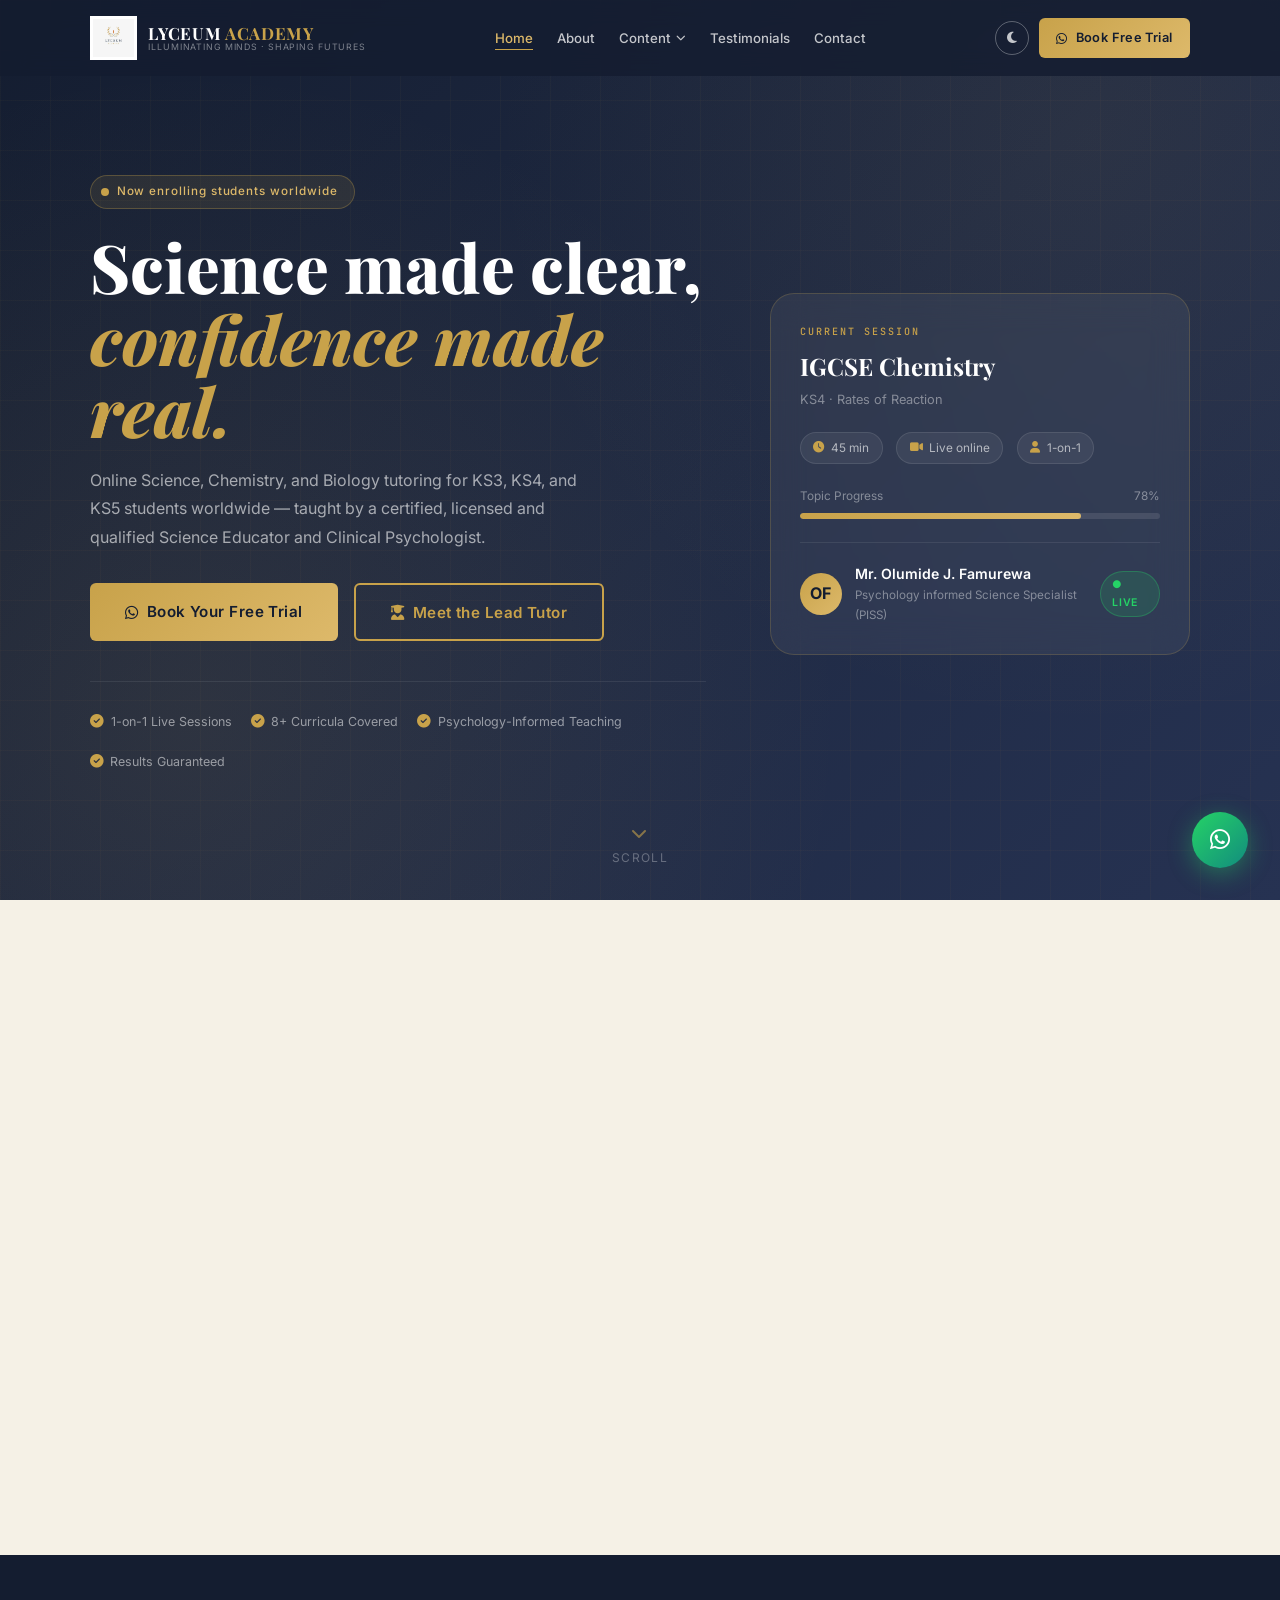
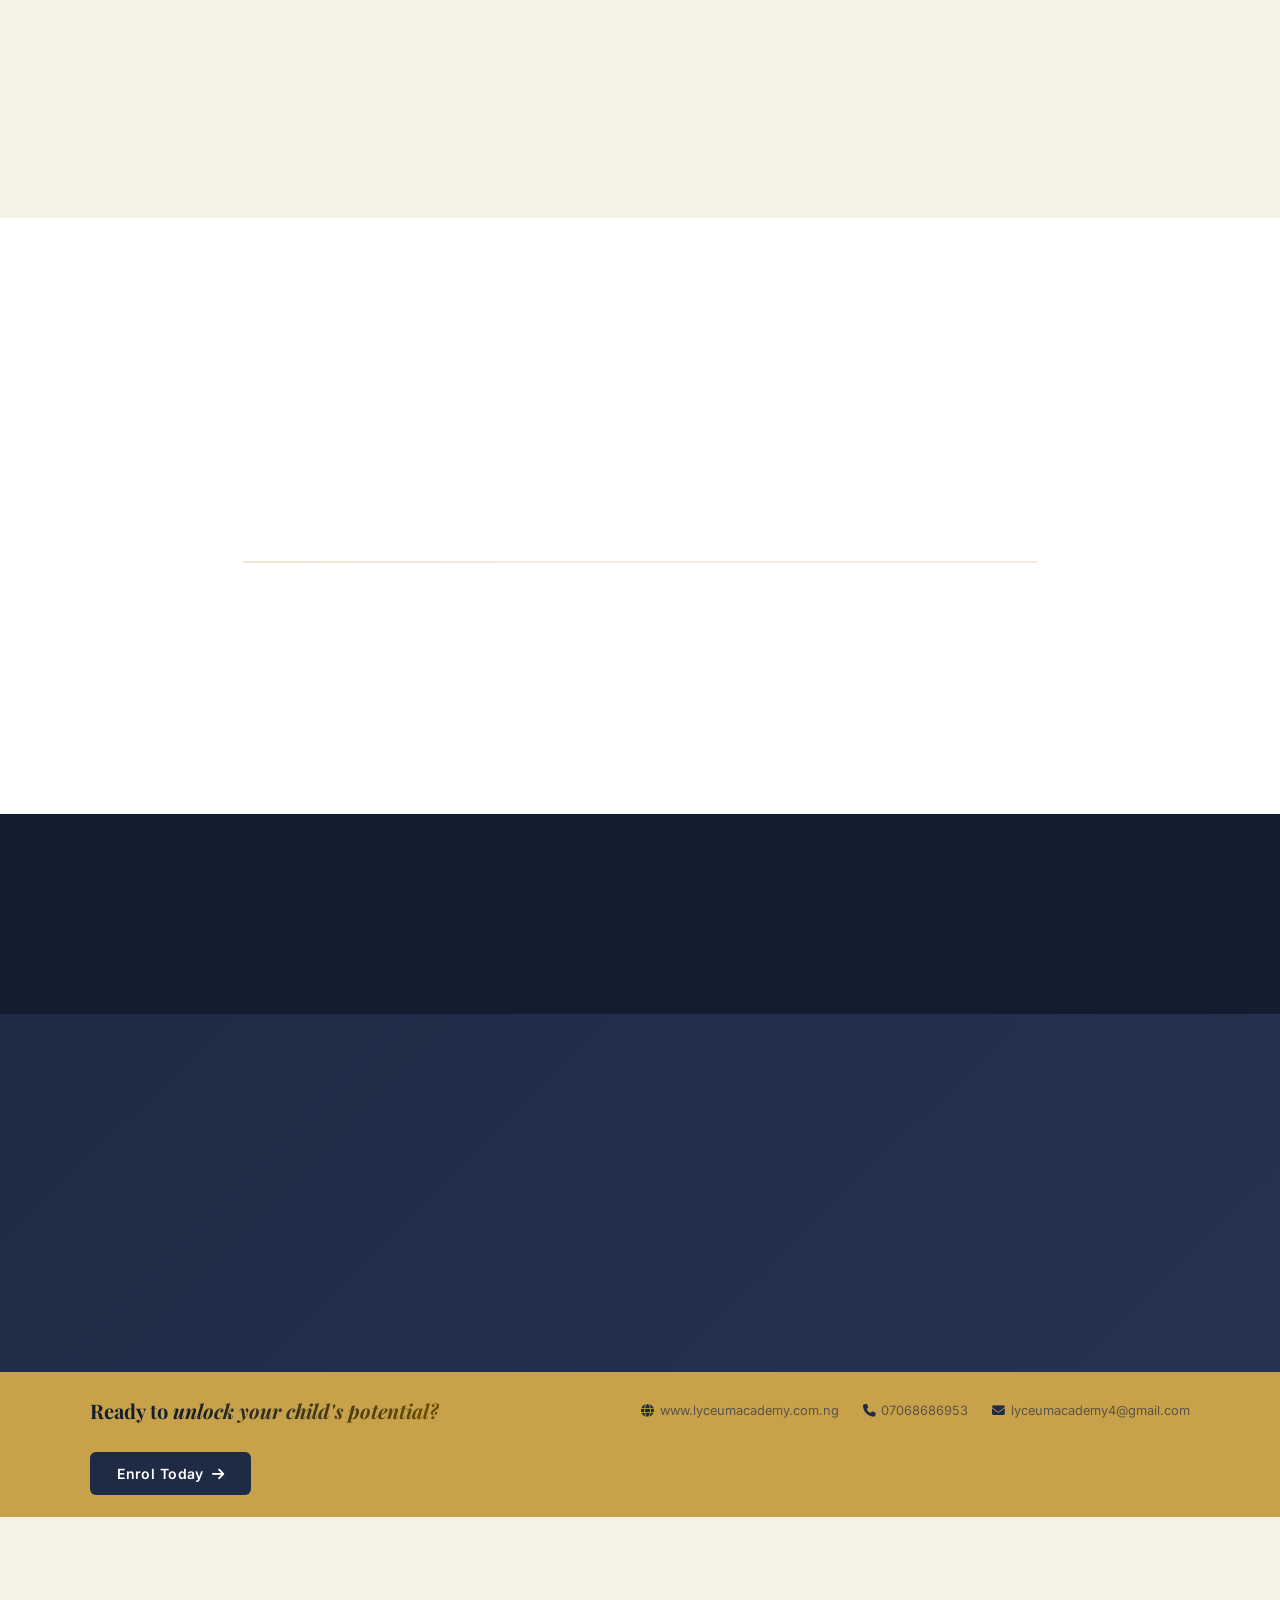
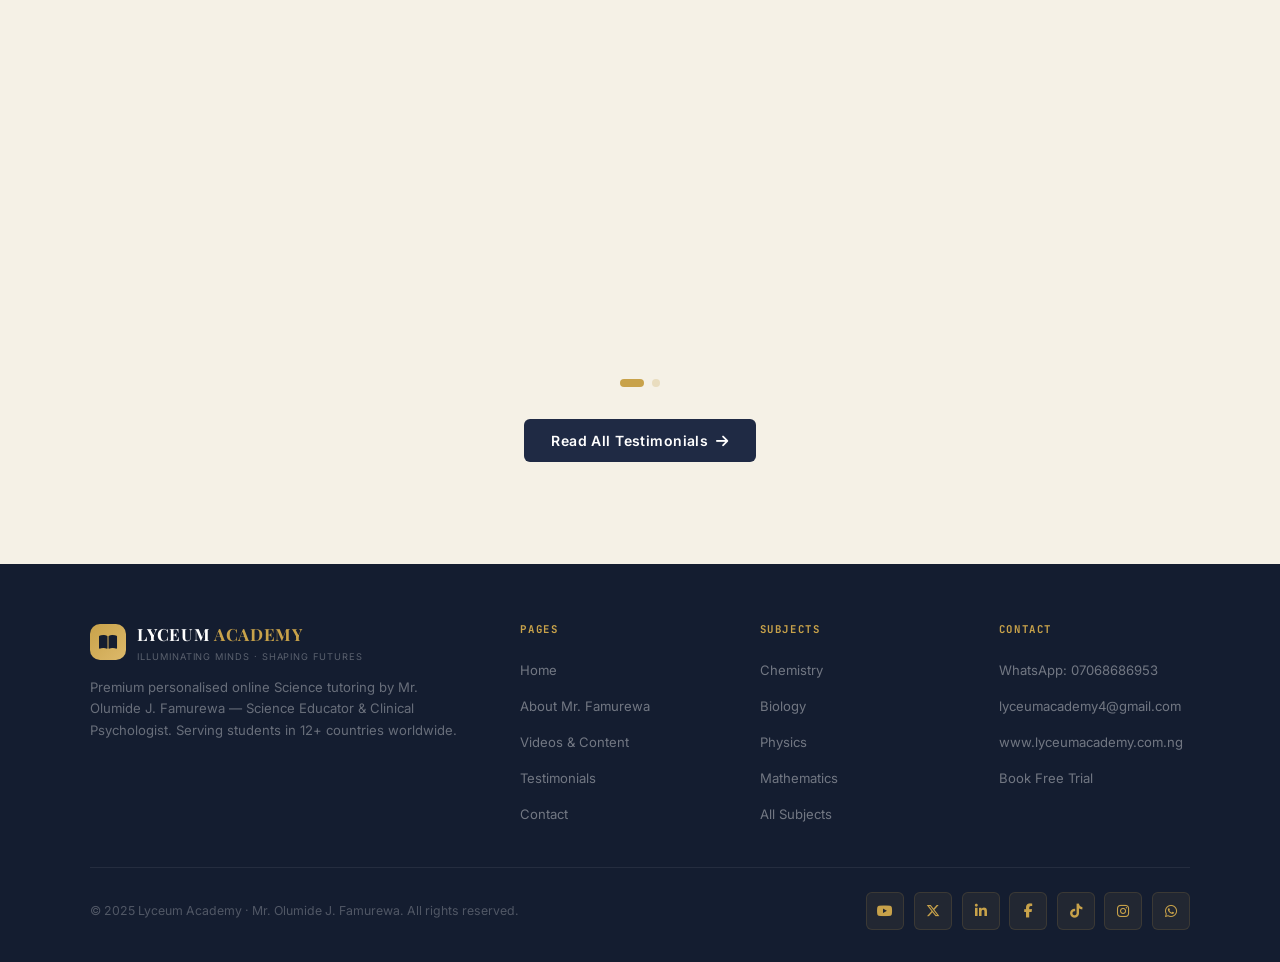
==== commit 335c01bc: "Update index.html" ====
--- a/index.html
+++ b/index.html
@@ -164,7 +164,20 @@
       <div class="subj-cloud" data-aos style="transition-delay:.1s">
         <div class="s-pill ft"><i class="fas fa-flask"></i>Science</div>
         <div class="s-pill ft"><i class="fas fa-brain"></i>Psychology</div>
-      </div>
+        <div class="s-pill"><i class="fas fa-vial"></i>Chemistry</div>
+        <div class="s-pill"><i class="fas fa-dna"></i>Biology</div>
+        <div class="s-pill"><i class="fas fa-atom"></i>Physics</div>
+        <div class="s-pill"><i class="fas fa-square-root-variable"></i>Mathematics</div>
+        <div class="s-pill"><i class="fas fa-book-open"></i>English Language</div>
+        <div class="s-pill"><i class="fas fa-feather-pointed"></i>Literature</div>
+        <div class="s-pill"><i class="fas fa-chart-line"></i>Economics</div>
+        <div class="s-pill"><i class="fas fa-language"></i>French</div>
+        <div class="s-pill"><i class="fas fa-laptop-code"></i>ICT / Coding</div>
+        <div class="s-pill"><i class="fas fa-pen-nib"></i>Creative Writing</div>
+        <div class="s-pill"><i class="fas fa-spell-check"></i>Phonics</div>
+        <div class="s-pill"><i class="fas fa-graduation-cap"></i>Exam Preparation</div>
+      </div>
+
     </div>
   </section>
 
@@ -730,7 +743,7 @@
       <div class="tc" data-aos><span class="eyebrow">Common Questions</span><h2 class="h-sec">Frequently Asked <em>Questions</em></h2><div class="rule"></div></div>
       <div class="faq-list" data-aos style="transition-delay:.1s">
         <div class="faq-item"><button class="faq-q" onclick="toggleFaq(this)">How do I book a free trial session? <i class="fas fa-plus"></i></button><div class="faq-a"><p>Simply click the "Book Free Trial" button or message us directly on WhatsApp at 07068686953. We'll schedule a convenient 20-minute introductory session at no cost, with no obligation to continue.</p></div></div>
-        <div class="faq-item"><button class="faq-q" onclick="toggleFaq(this)">What subjects does Lyceum Academy cover? <i class="fas fa-plus"></i></button><div class="faq-a"><p>Our primary specialisations are Chemistry, Biology, and Physics. We also cover Mathematics, English Language, Literature, French, ICT/Coding, Creative Writing, Phonics, and Exam Preparation across multiple curricula.</p></div></div>
+        <div class="faq-item"><button class="faq-q" onclick="toggleFaq(this)">What subjects does Lyceum Academy cover? <i class="fas fa-plus"></i></button><div class="faq-a"><p>Our primary specialisations are Chemistry, Biology, and Physics. We also cover Mathematics, English Language, Literature, Economics, French, ICT/Coding, Creative Writing, Phonics, and Exam Preparation across multiple curricula.</p></div></div>
         <div class="faq-item"><button class="faq-q" onclick="toggleFaq(this)">Which curricula do you support? <i class="fas fa-plus"></i></button><div class="faq-a"><p>We teach 8+ international curricula: Nigerian (WAEC/NECO), British (Cambridge/IGCSE), American (Common Core/SAT), Canadian, Australian (ACARA), Irish (Junior Certificate), South African (CAPS), and Ghanaian (BECE/WASSCE).</p></div></div>
         <div class="faq-item"><button class="faq-q" onclick="toggleFaq(this)">How are sessions delivered? <i class="fas fa-plus"></i></button><div class="faq-a"><p>All sessions are delivered live via Zoom, Google Meet, or Microsoft Teams — whichever platform works best for your family. Sessions are fully interactive, 1-on-1, and recorded upon request.</p></div></div>
         <div class="faq-item"><button class="faq-q" onclick="toggleFaq(this)">What is psychology-informed teaching? <i class="fas fa-plus"></i></button><div class="faq-a"><p>Mr. Famurewa is both a Science Educator and a practising Clinical Psychologist. He incorporates evidence-based psychological techniques — such as spaced repetition, memory consolidation strategies, anxiety management, and motivational psychology — directly into his lessons to improve learning outcomes beyond what traditional tutoring achieves.</p></div></div>
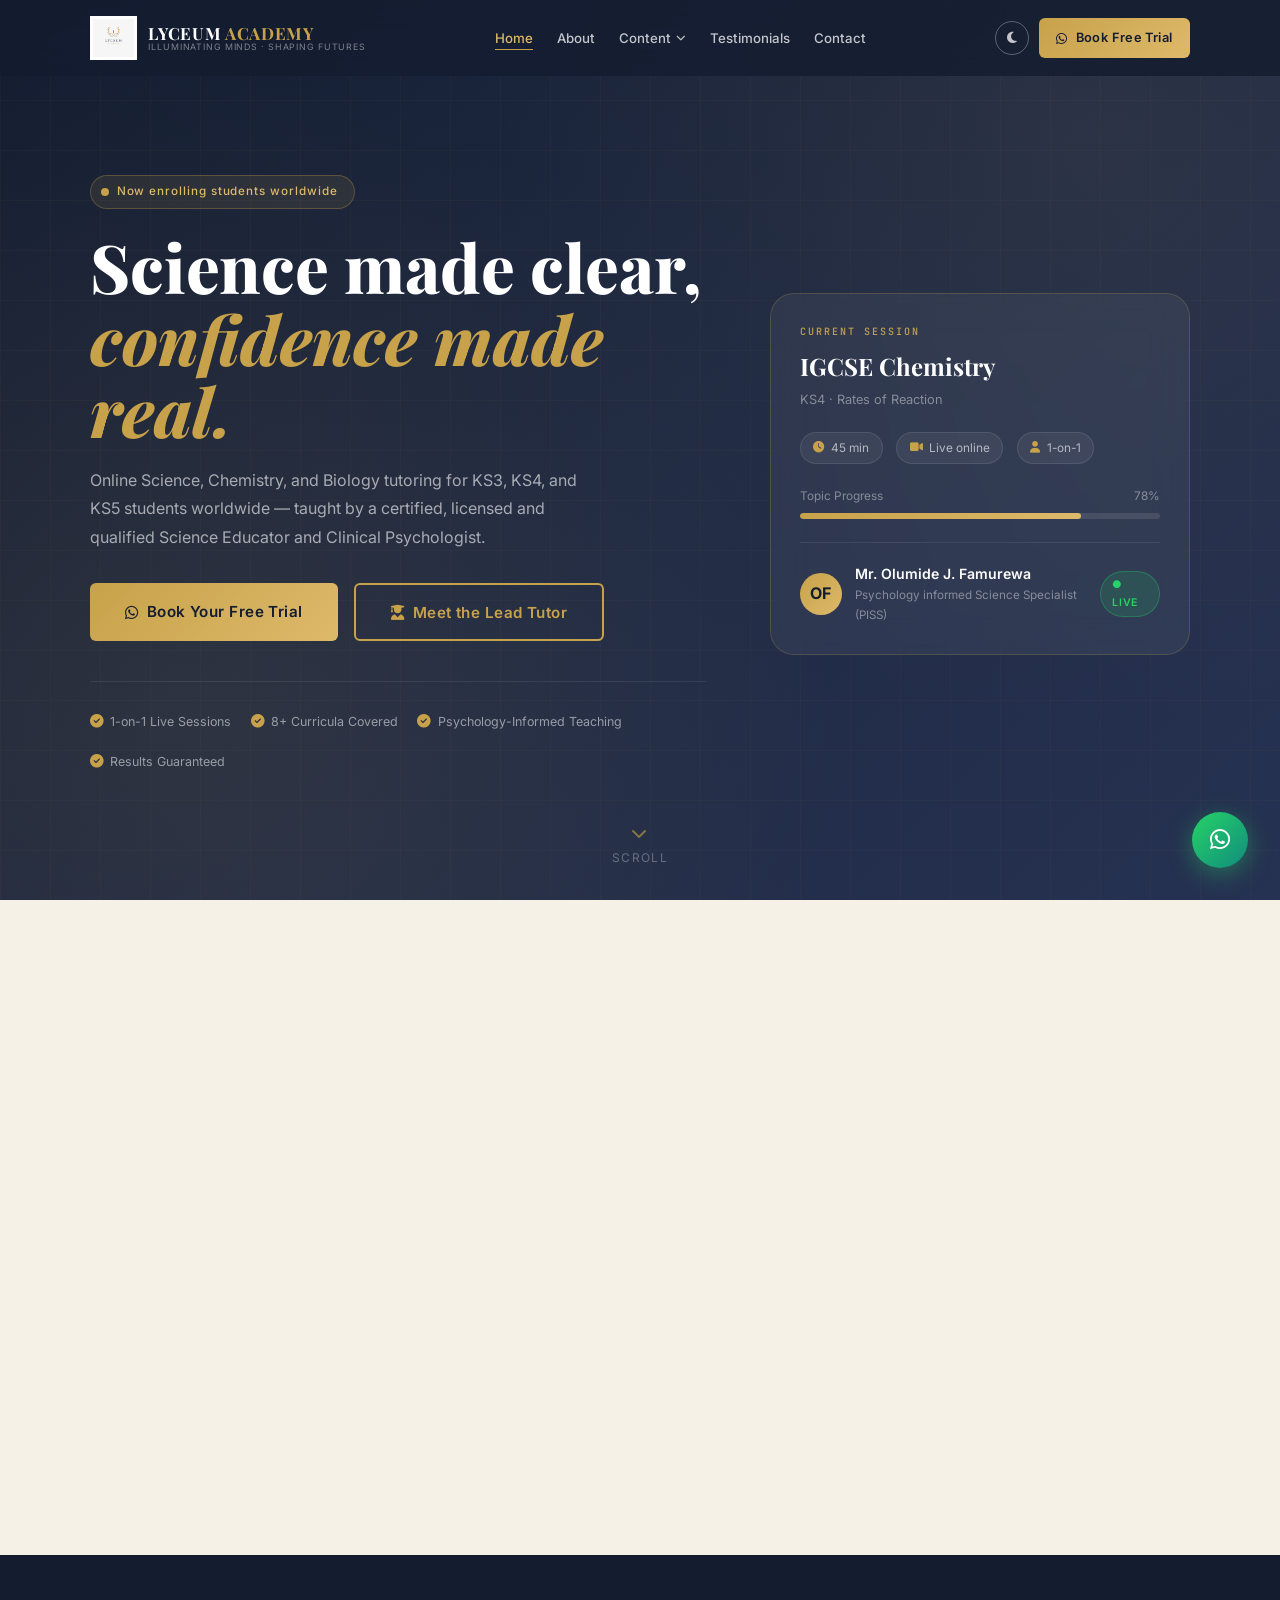
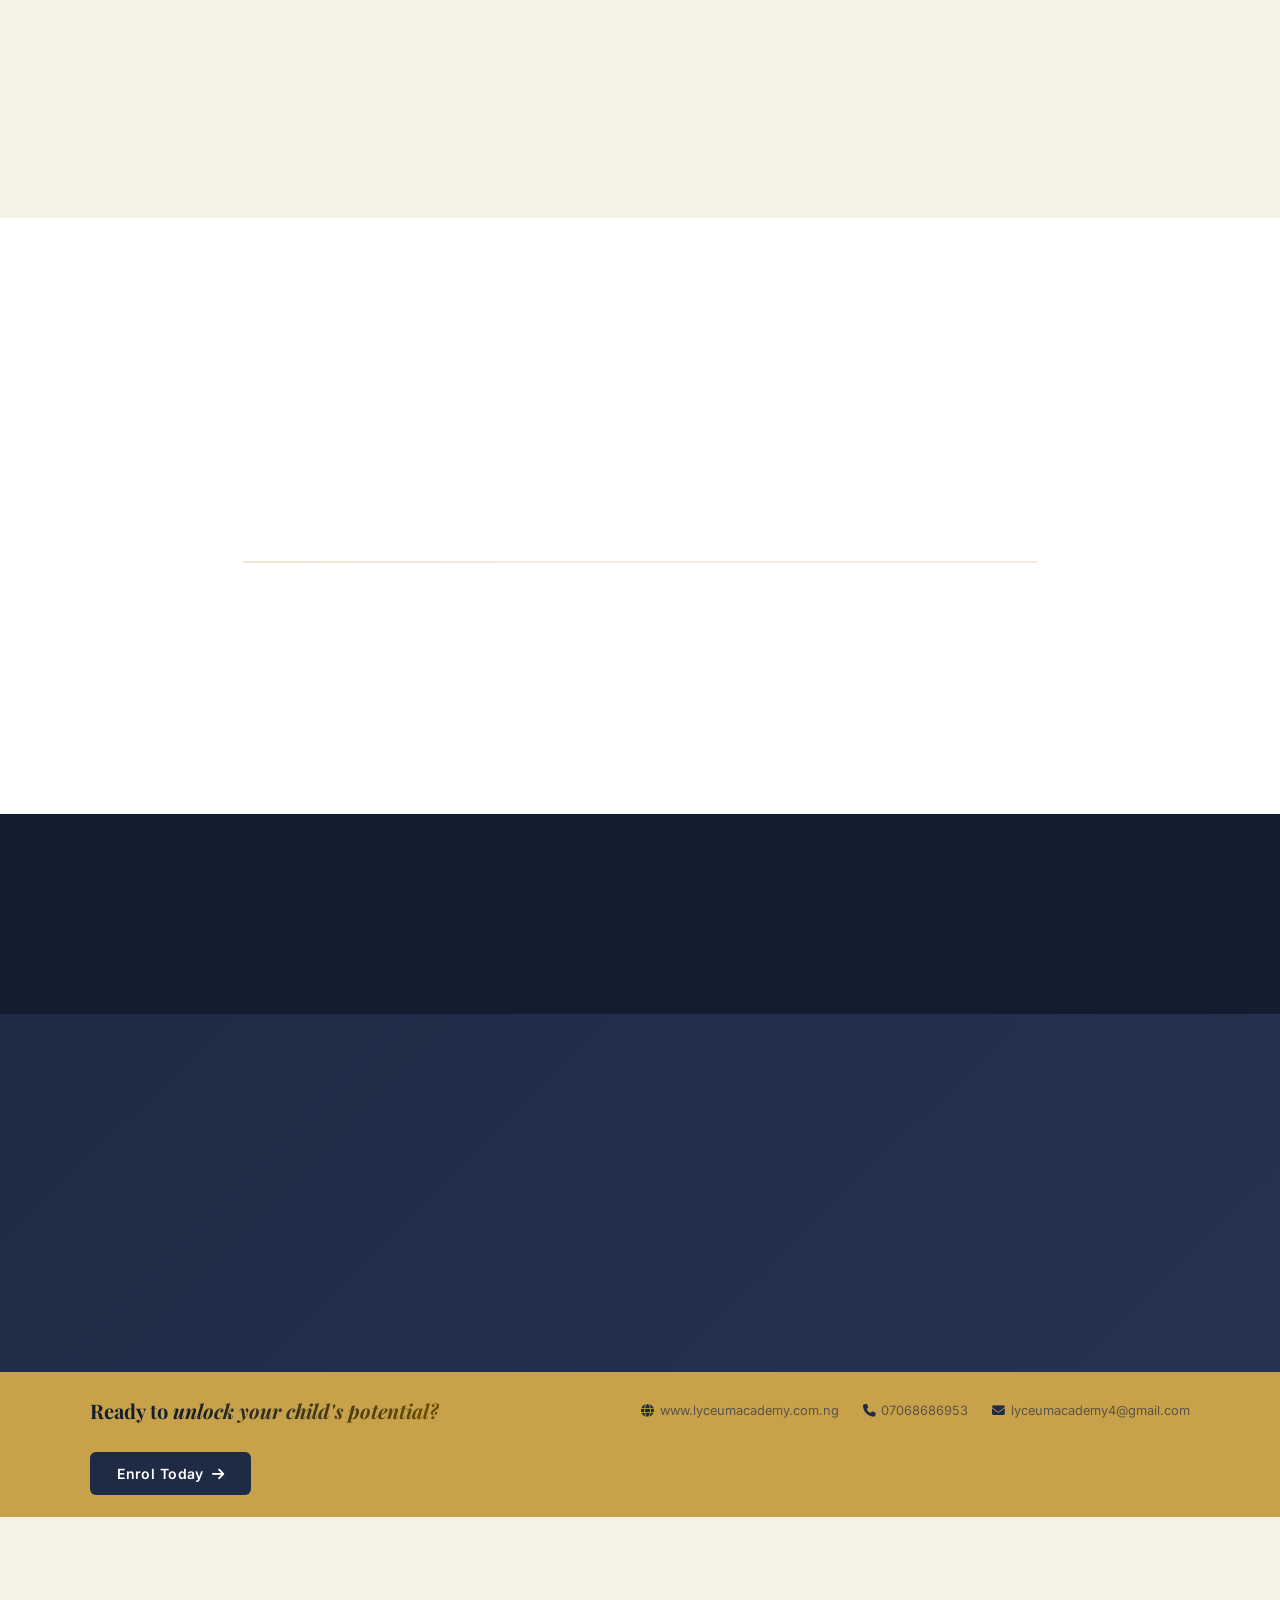
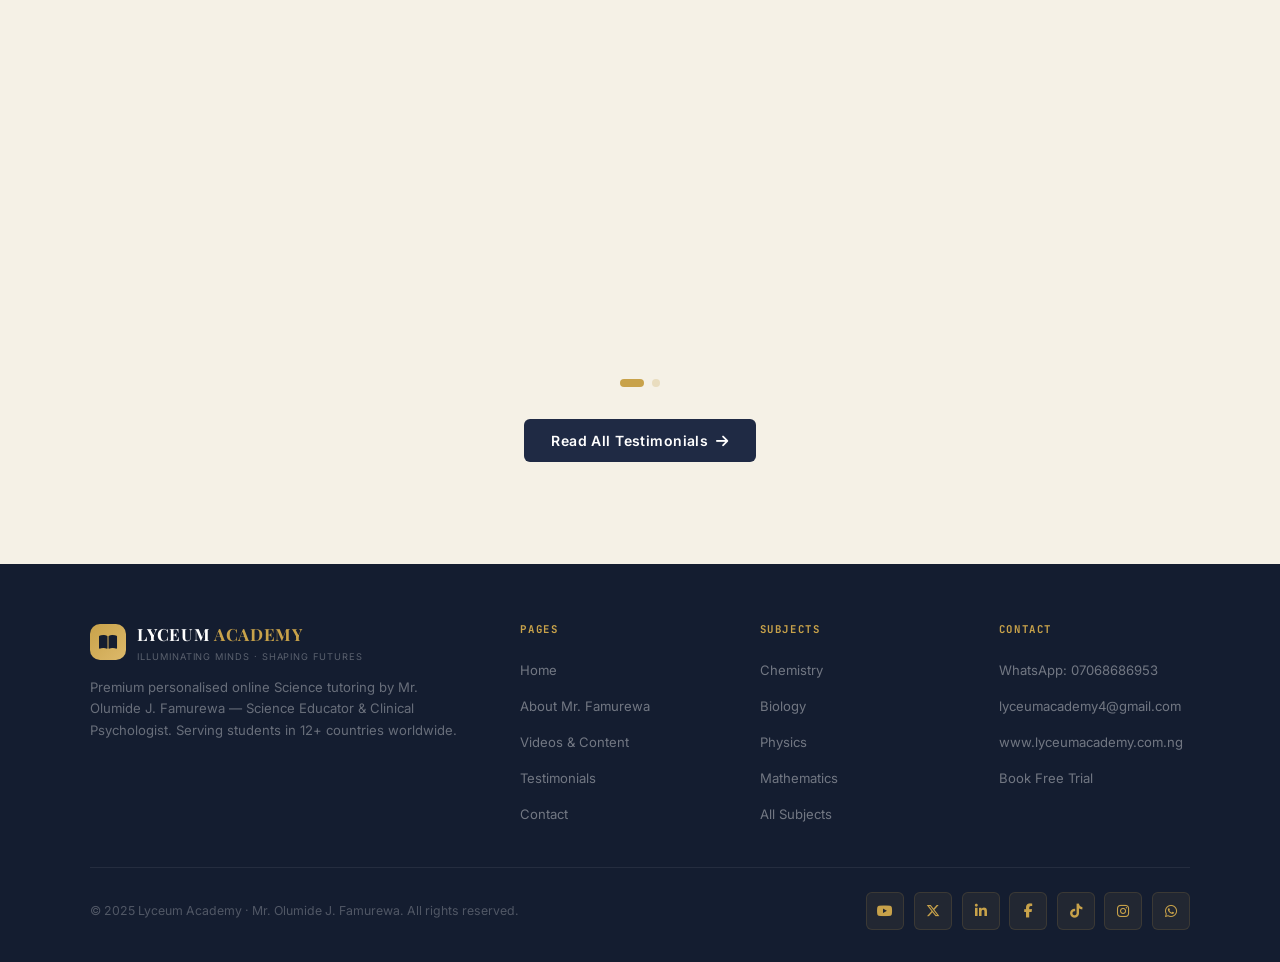
==== commit d47c1264: "Change default option value in subject select" ====
--- a/index.html
+++ b/index.html
@@ -708,16 +708,17 @@
 
         <form class="contact-form-wrap" data-aos="right" onsubmit="handleContactForm(event)">
           <div class="fg-row">
-            <div class="fg"><label>Full Name *</label><input type="text" required placeholder="Your full name"/></div>
-            <div class="fg"><label>Email Address *</label><input type="email" required placeholder="your@email.com"/></div>
-          </div>
-          <div class="fg"><label>WhatsApp / Phone</label><input type="tel" placeholder="+234 xxx xxx xxxx"/></div>
+            <div class="fg"><label for="cf-name">Full Name *</label><input id="cf-name" name="name" type="text" required placeholder="Your full name"/></div>
+            <div class="fg"><label for="cf-email">Email Address *</label><input id="cf-email" name="email" type="email" required placeholder="your@email.com"/></div>
+          </div>
+          <div class="fg"><label for="cf-phone">WhatsApp / Phone</label><input id="cf-phone" name="phone" type="tel" placeholder="+234 xxx xxx xxxx"/></div>
           <div class="fg-row">
-            <div class="fg"><label>Subject of Interest</label><select><option value="">Select subject</option><option>Chemistry</option><option>Biology</option><option>Physics</option><option>Mathematics</option><option>English Language</option><option>Multiple Subjects</option><option>Other</option></select></div>
-            <div class="fg"><label>Student's Age / Level</label><select><option value="">Select level</option><option>Early Years (3–5)</option><option>Upper and Lower Primary (6–10)</option><option>Lower Secondary (11–13)</option><option>Upper Secondary / Sixth Form (14–18)</option></select></div>
-          </div>
-          <div class="fg"><label>Curriculum / School System</label><select><option value="">Select curriculum</option><option>Nigerian (WAEC/NECO)</option><option>British (IGCSE/Cambridge)</option><option>American (Common Core/SAT)</option><option>Canadian</option><option>Australian</option><option>Irish</option><option>South African (CAPS)</option><option>Ghanaian (BECE/WASSCE)</option><option>Other</option></select></div>
-          <div class="fg"><label>Message</label><textarea placeholder="Tell us about your child's level, goals, and what you'd like help with…"></textarea></div>
+            <div class="fg"><label for="cf-subject">Subject of Interest</label><select id="cf-subject" name="subject"><option value="3">Select subject</option><option>Chemistry</option><option>Biology</option><option>Physics</option><option>Mathematics</option><option>English Language</option><option>Multiple Subjects</option><option>Other</option></select></div>
+            <div class="fg"><label for="cf-level">Student's Age / Level</label><select id="cf-level" name="level"><option value="">Select level</option><option>Early Years (3–5)</option><option>Upper and Lower Primary (6–10)</option><option>Lower Secondary (11–13)</option><option>Upper Secondary / Sixth Form (14–18)</option></select></div>
+          </div>
+          <div class="fg"><label for="cf-curriculum">Curriculum / School System</label><select id="cf-curriculum" name="curriculum"><option value="">Select curriculum</option><option>Nigerian (WAEC/NECO)</option><option>British (IGCSE/Cambridge)</option><option>American (Common Core/SAT)</option><option>Canadian</option><option>Australian</option><option>Irish</option><option>South African (CAPS)</option><option>Ghanaian (BECE/WASSCE)</option><option>Other</option></select></div>
+          <div class="fg"><label for="cf-message">Message</label><textarea id="cf-message" name="message" placeholder="Tell us about your child's level, goals, and what you'd like help with…"></textarea></div>
+
           <div style="display:flex;gap:1rem;flex-wrap:wrap">
             <button type="submit" class="btn btn-gold btn-lg"><i class="fas fa-paper-plane"></i>Send Message</button>
             <a href="https://wa.me/2347068686953?text=Hello%2C%20I%20have%20an%20enquiry%20about%20Lyceum%20Academy." target="_blank" rel="noopener" class="btn btn-wa btn-lg"><i class="fab fa-whatsapp"></i>Chat on WhatsApp</a>
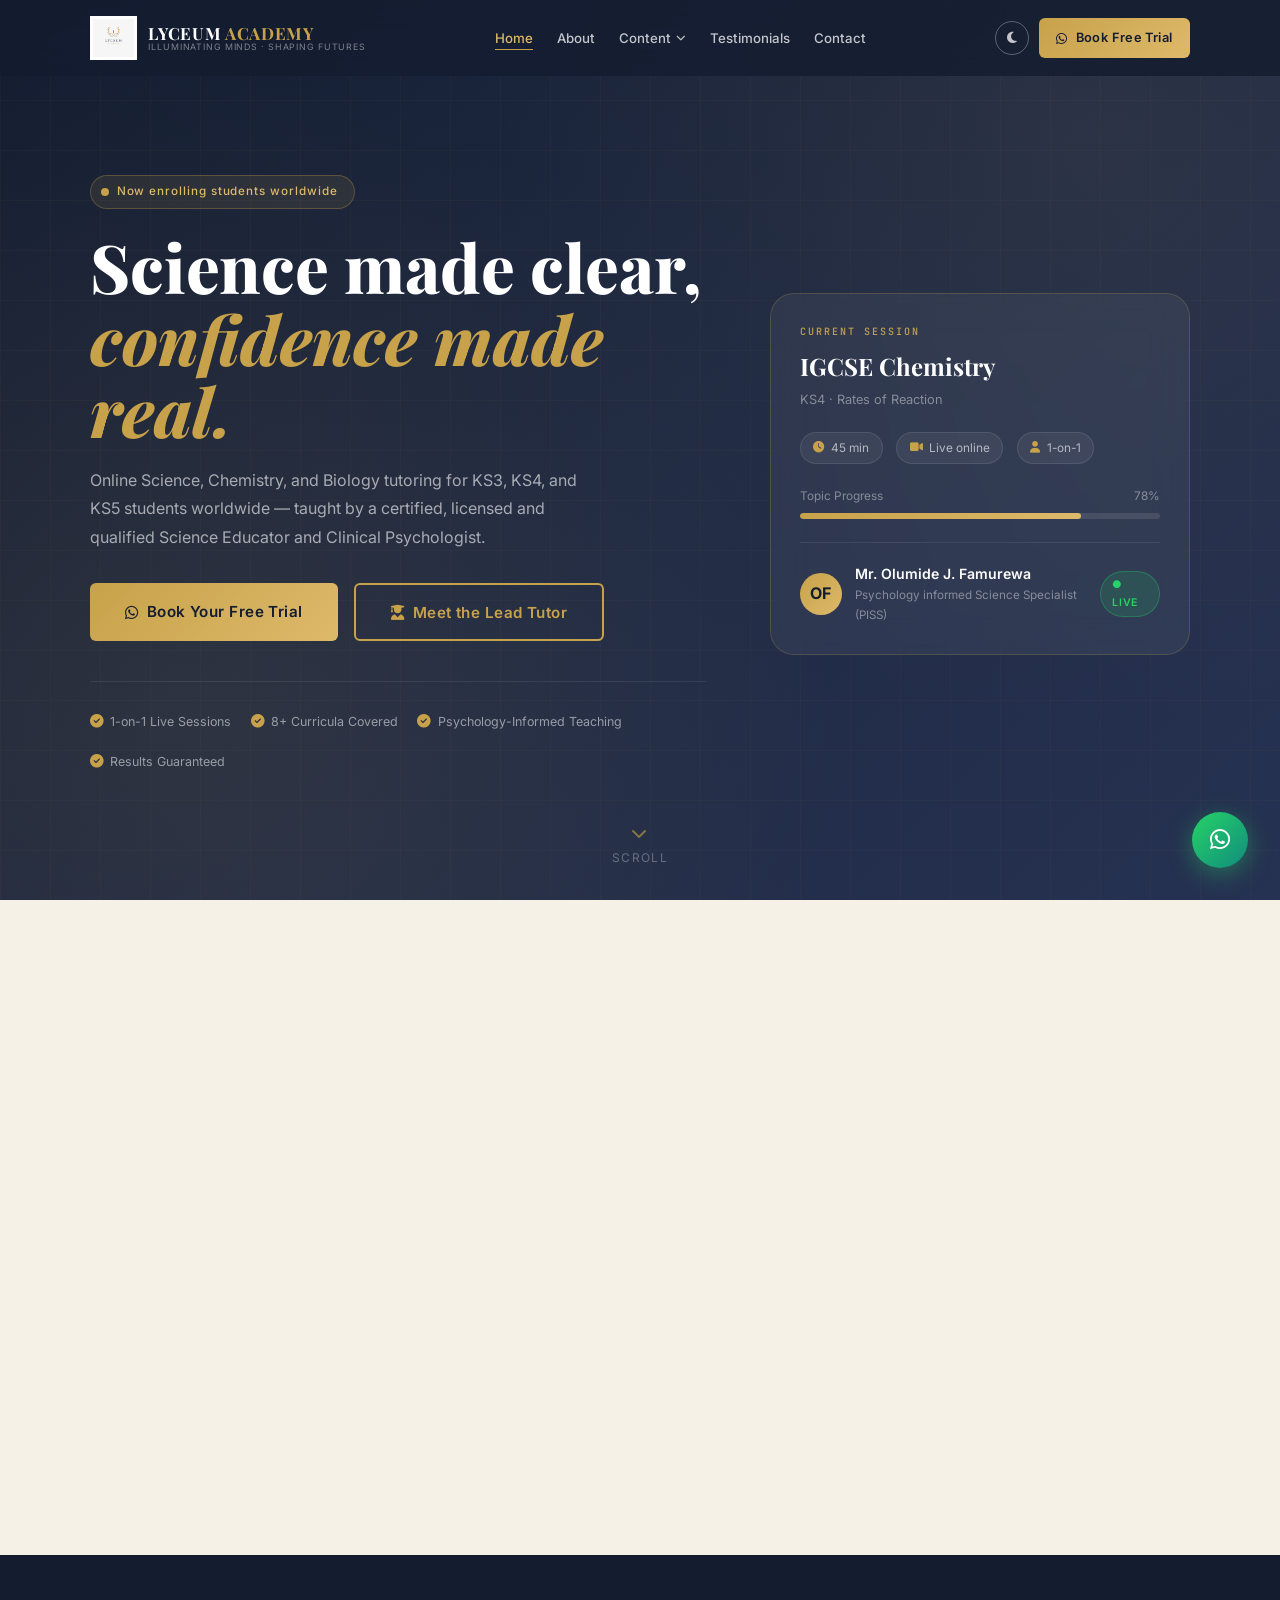
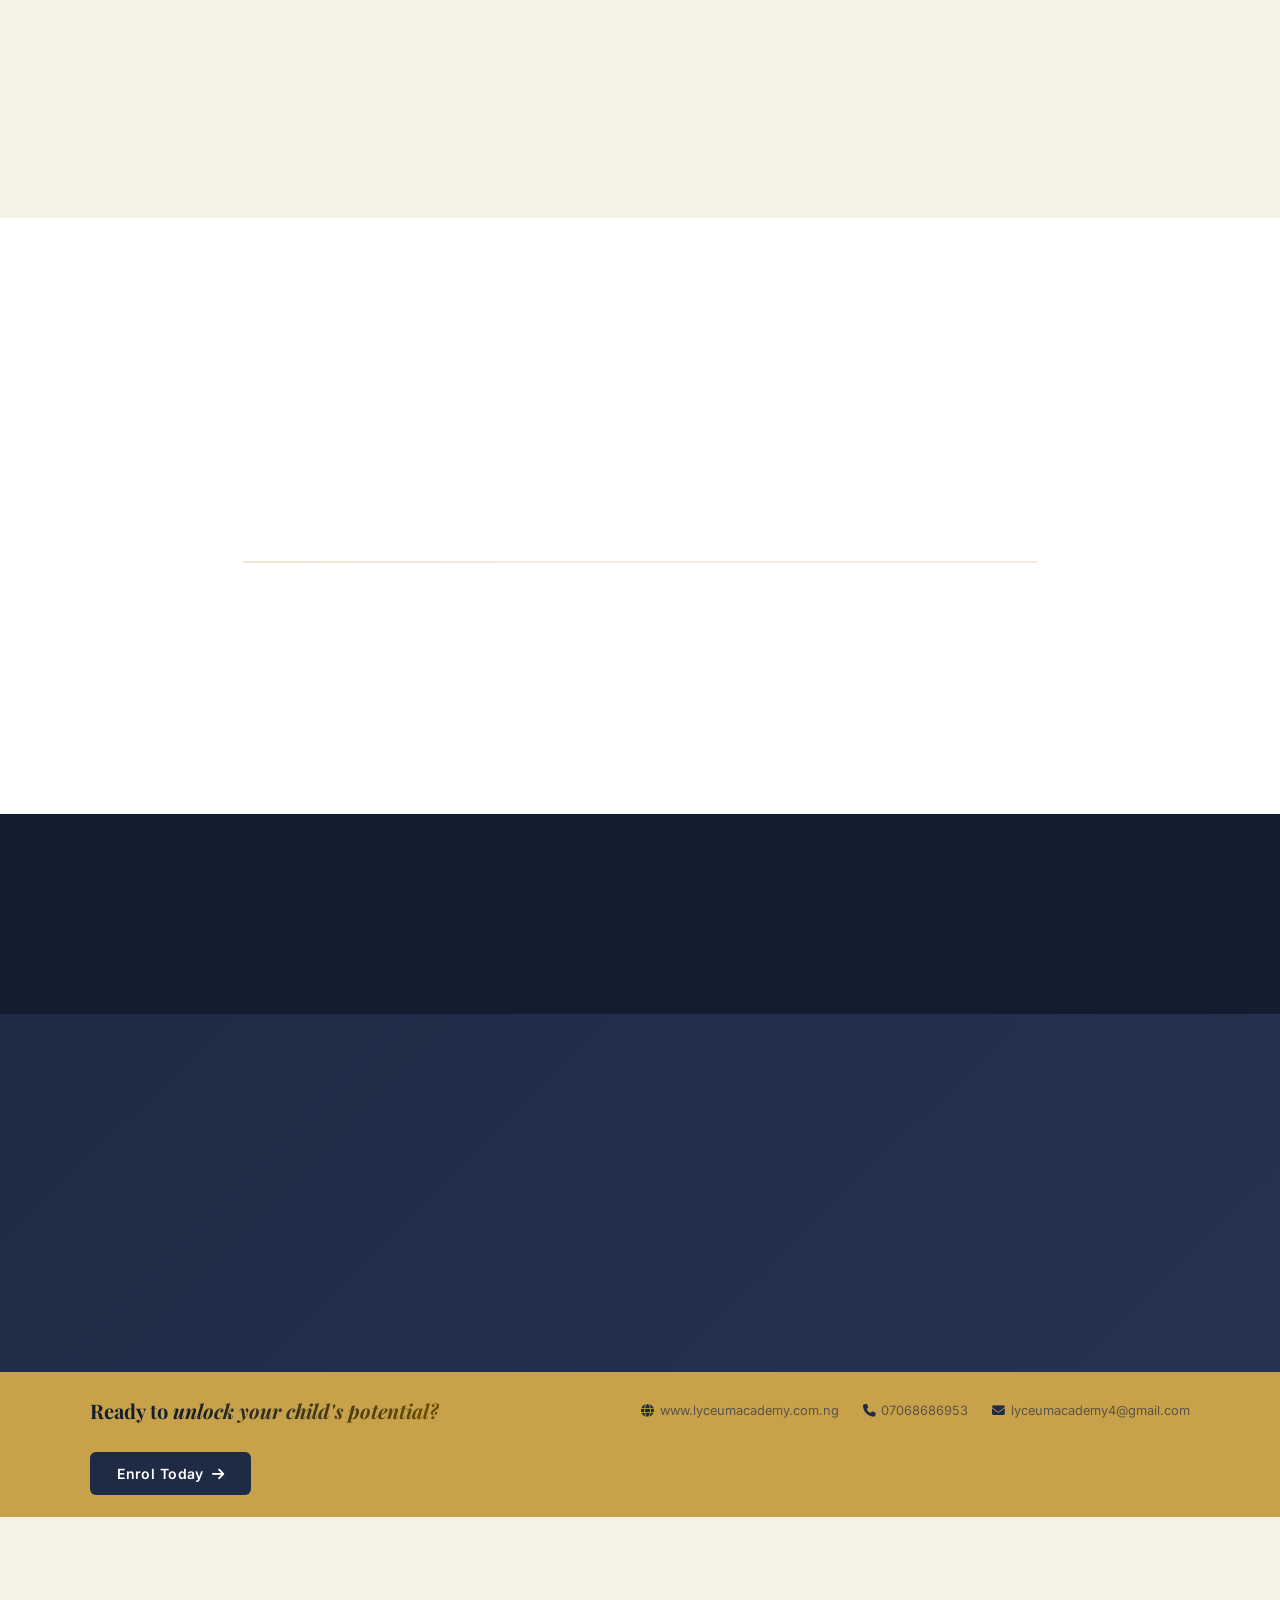
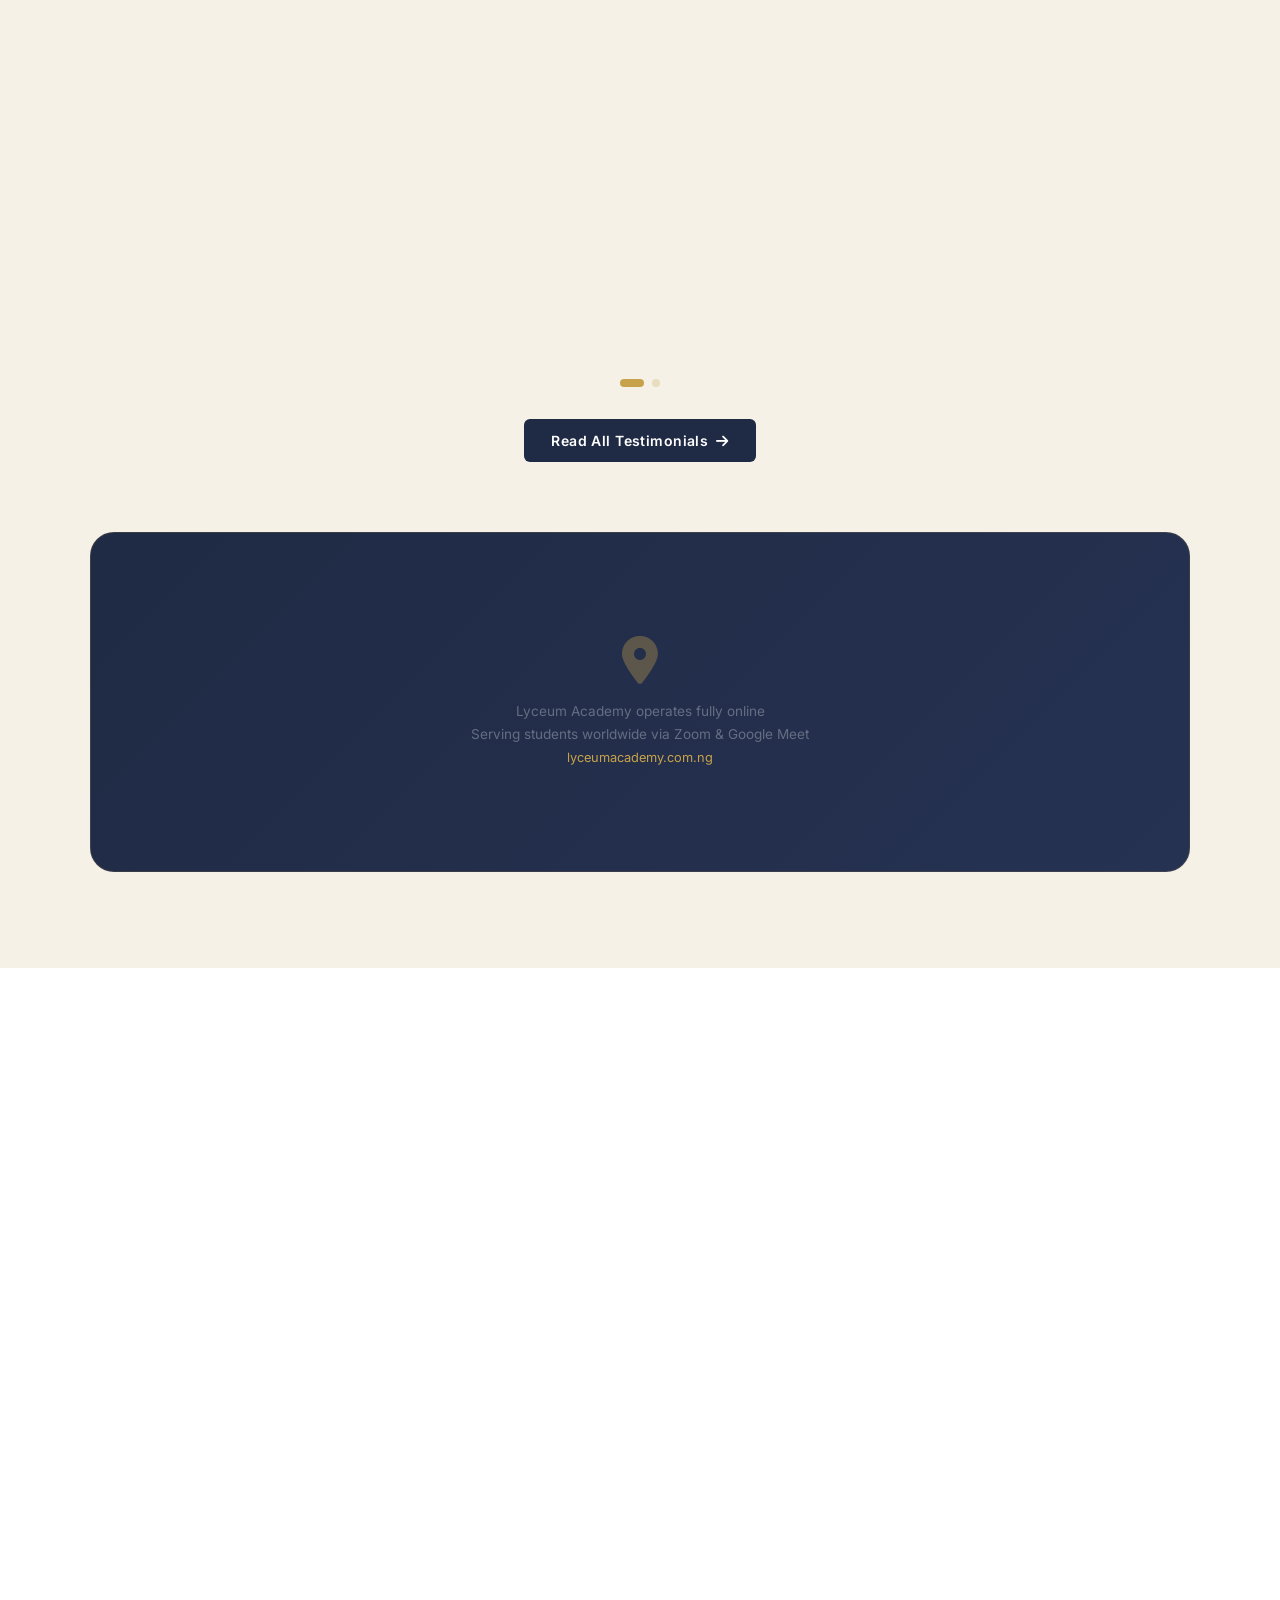
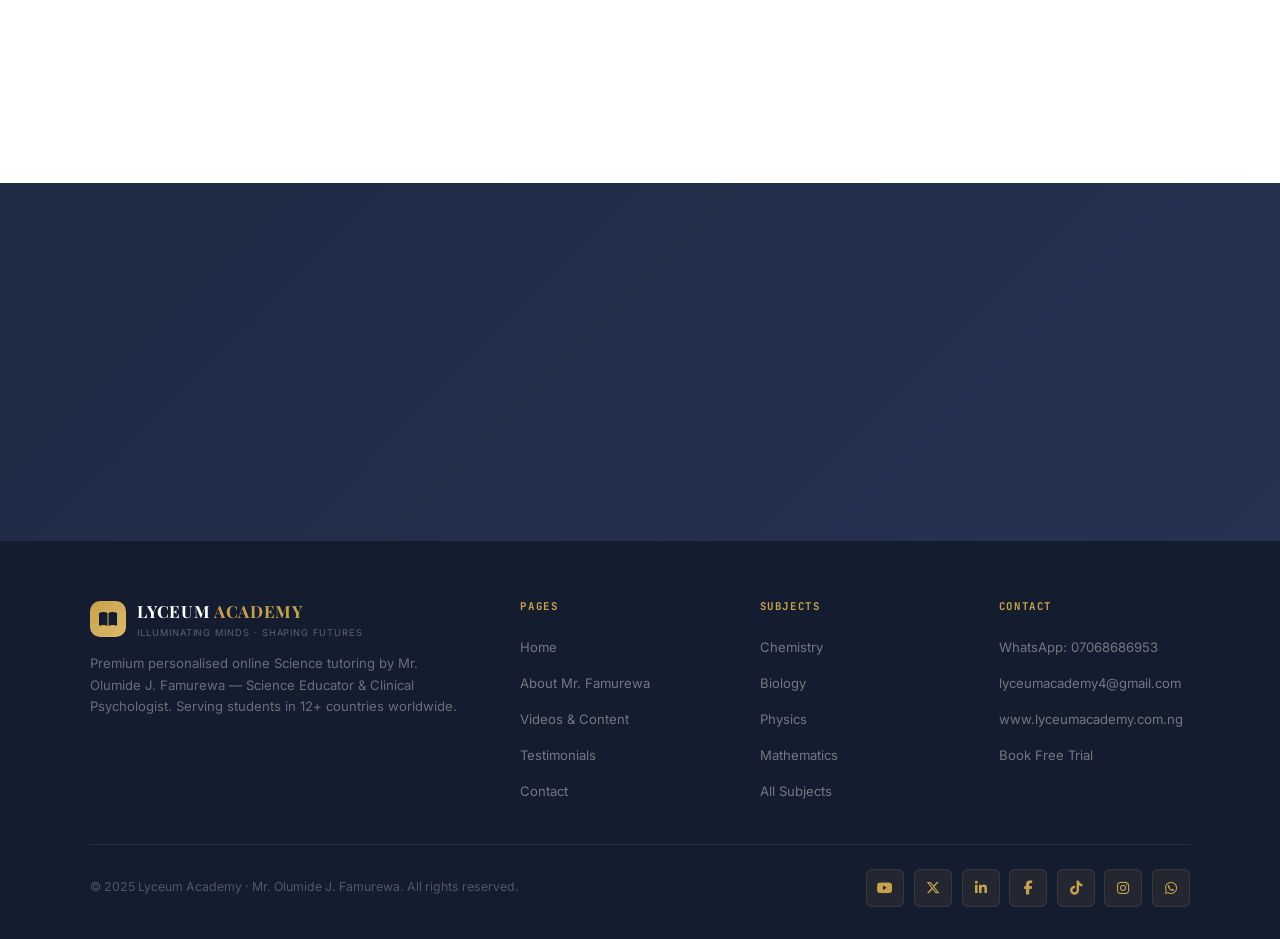
==== commit a0c8e6ed: "Update subject selection options in contact form" ====
--- a/index.html
+++ b/index.html
@@ -381,7 +381,7 @@
         <div class="cred-col" data-aos>
           <h3>Education & Licences</h3>
           <div class="cred-item"><span class="cred-yr">Active</span><div><div class="cred-h4">Lecturer</div><div class="cred-p">Department of Psychology, University of Ilesa, Ilesa, Nigeria</div></div></div>
-          <div class="cred-item"><span class="cred-yr">Active</span><div><div class="cred-h4">Clinical Psychology</div><div class="cred-p">Practising Clinical Psychologist · State Specialist Hospital, Osogbo, Nigeria</div></div></div>
+          <div class="cred-item"><span class="cred-yr">Active</span><div><div class="cred-h4">Clinical Psychologist</div><div class="cred-p">Practising Clinical Psychologist · State Specialist Hospital, Osogbo, Nigeria</div></div></div>
           <div class="cred-item"><span class="cred-yr">Active</span><div><div class="cred-h4">Science Education Specialist</div><div class="cred-p">Specialist in Chemistry & Biology with postgraduate-level qualifications in Science Education</div></div></div>
           <div class="cred-item"><span class="cred-yr">Active</span><div><div class="cred-h4">International Curriculum Tutor</div><div class="cred-p">Certified to teach across British, Nigerian, American, Canadian, Australian, Irish, South African & Ghanaian curricula</div></div></div>
           <div class="cred-item"><span class="cred-yr">Active</span><div><div class="cred-h4">Educational Consultant & Academic Performance Coach</div><div class="cred-p">Providing consultancy and academic coaching for students, schools, and educational institutions</div></div></div>
@@ -712,8 +712,20 @@
             <div class="fg"><label for="cf-email">Email Address *</label><input id="cf-email" name="email" type="email" required placeholder="your@email.com"/></div>
           </div>
           <div class="fg"><label for="cf-phone">WhatsApp / Phone</label><input id="cf-phone" name="phone" type="tel" placeholder="+234 xxx xxx xxxx"/></div>
-          <div class="fg-row">
-            <div class="fg"><label for="cf-subject">Subject of Interest</label><select id="cf-subject" name="subject"><option value="3">Select subject</option><option>Chemistry</option><option>Biology</option><option>Physics</option><option>Mathematics</option><option>English Language</option><option>Multiple Subjects</option><option>Other</option></select></div>
+          <div class="fg">
+  <label for="cf-subject">Subject(s) of Interest <small>(Hold Ctrl/Cmd to select multiple)</small></label>
+  <select id="cf-subject" name="subject" multiple size="4">
+    <option>Chemistry</option>
+    <option>Biology</option>
+    <option>Physics</option>
+    <option>Mathematics</option>
+    <option>English Language</option>
+    <option>Psychology</option>
+    <option>Multiple Subjects</option>
+    <option>Other</option>
+  </select>
+          </div>
+          
             <div class="fg"><label for="cf-level">Student's Age / Level</label><select id="cf-level" name="level"><option value="">Select level</option><option>Early Years (3–5)</option><option>Upper and Lower Primary (6–10)</option><option>Lower Secondary (11–13)</option><option>Upper Secondary / Sixth Form (14–18)</option></select></div>
           </div>
           <div class="fg"><label for="cf-curriculum">Curriculum / School System</label><select id="cf-curriculum" name="curriculum"><option value="">Select curriculum</option><option>Nigerian (WAEC/NECO)</option><option>British (IGCSE/Cambridge)</option><option>American (Common Core/SAT)</option><option>Canadian</option><option>Australian</option><option>Irish</option><option>South African (CAPS)</option><option>Ghanaian (BECE/WASSCE)</option><option>Other</option></select></div>
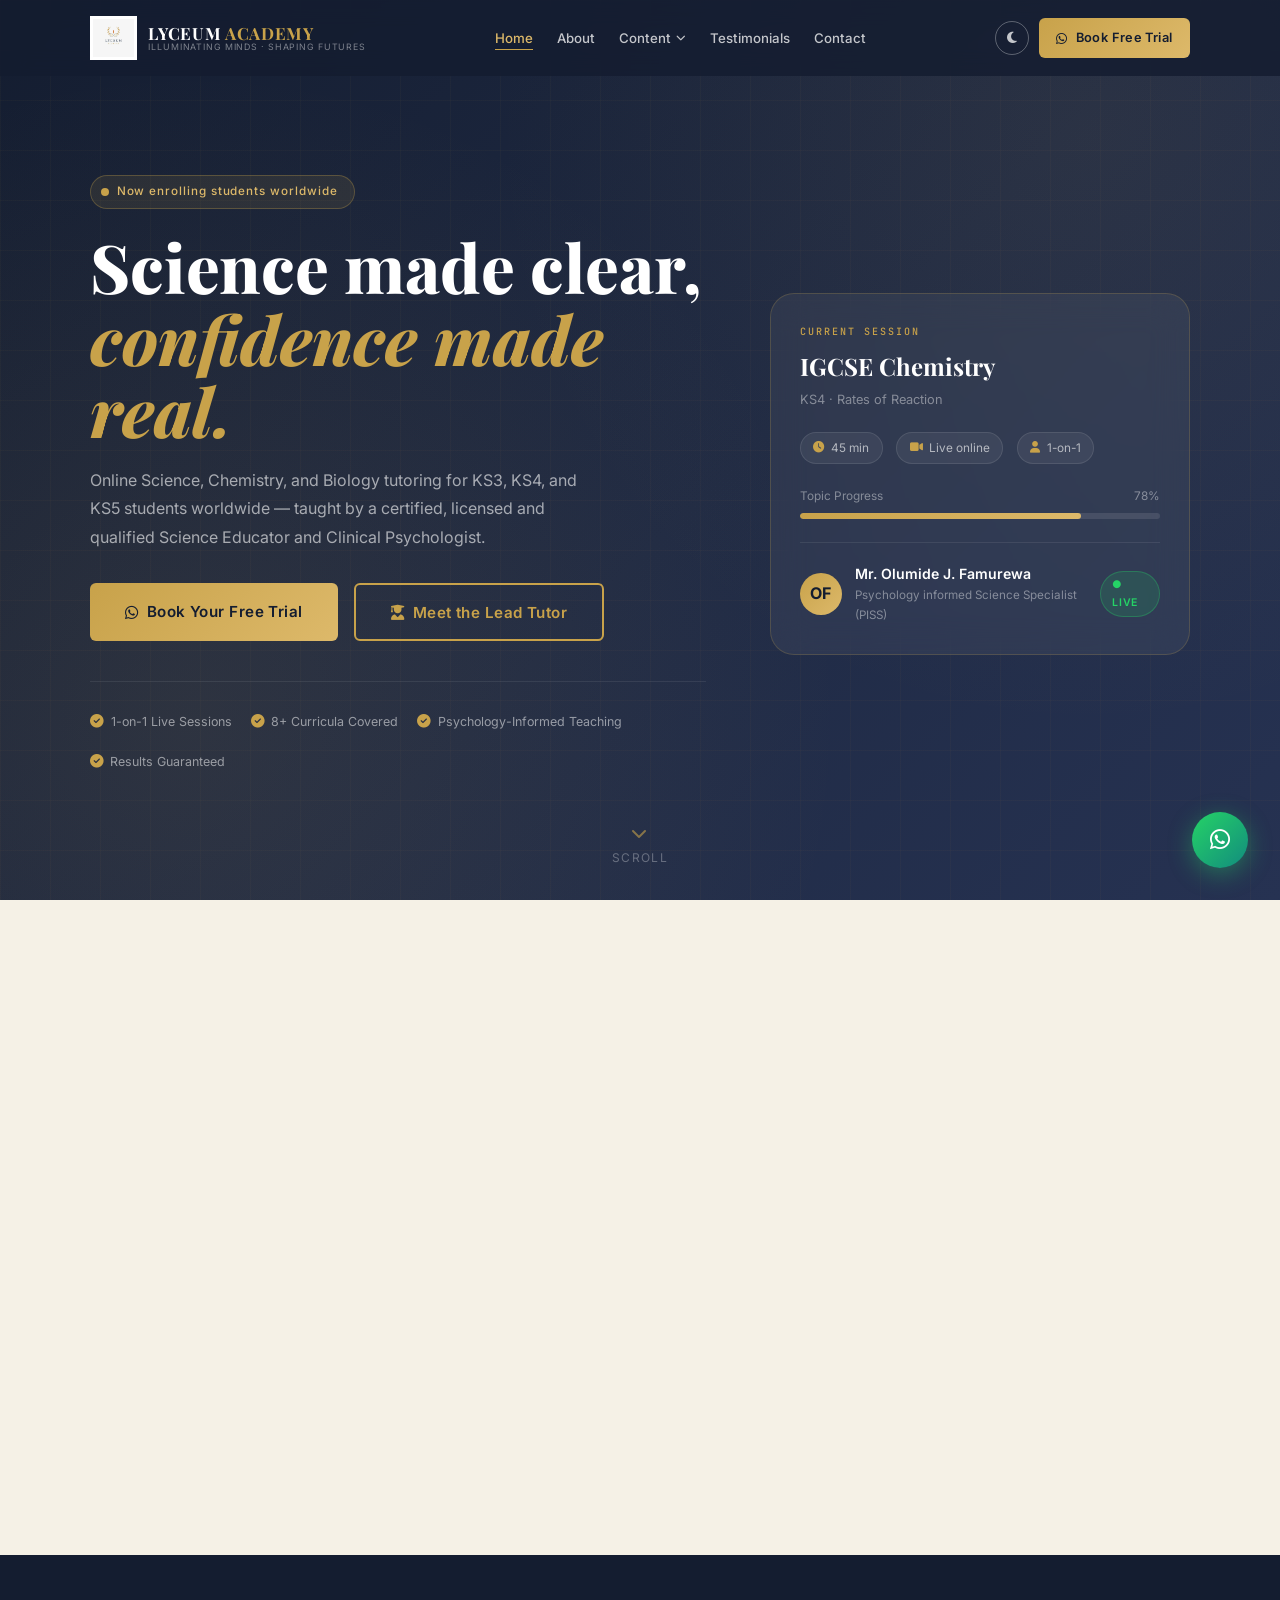
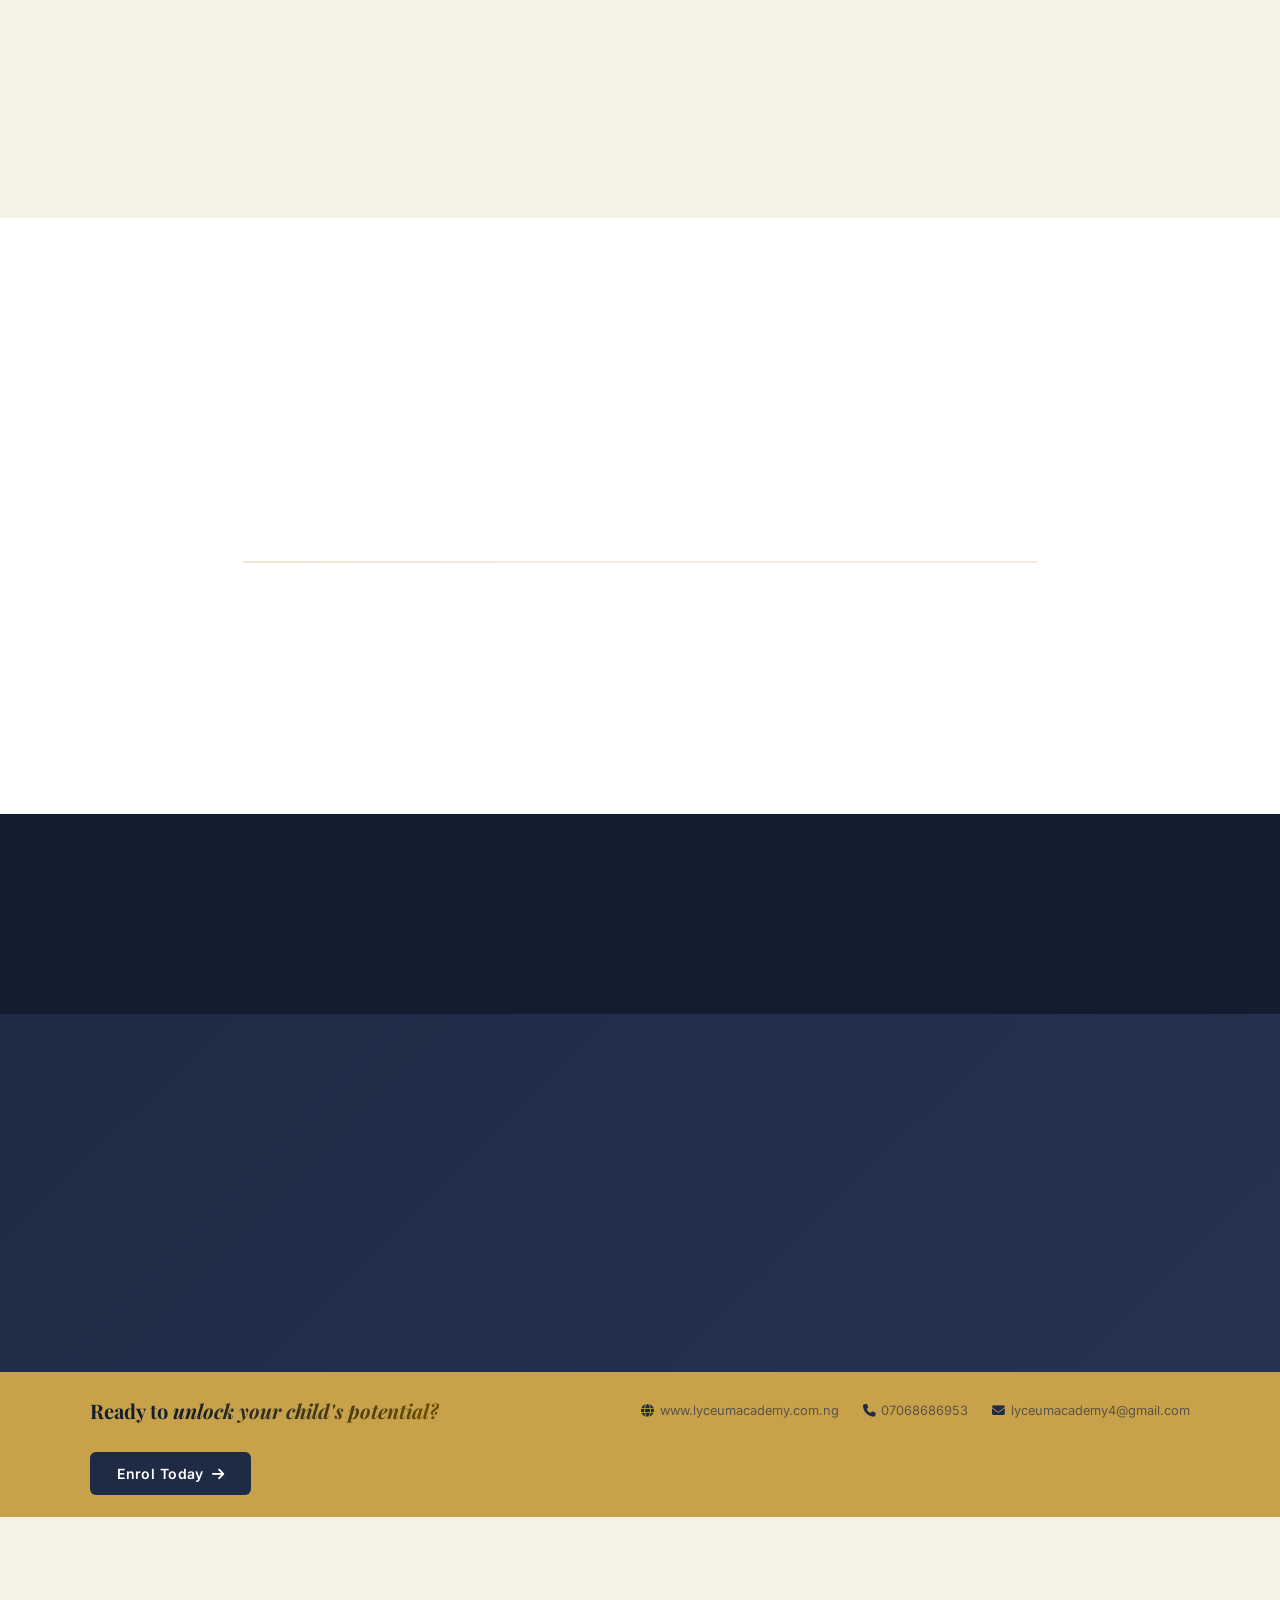
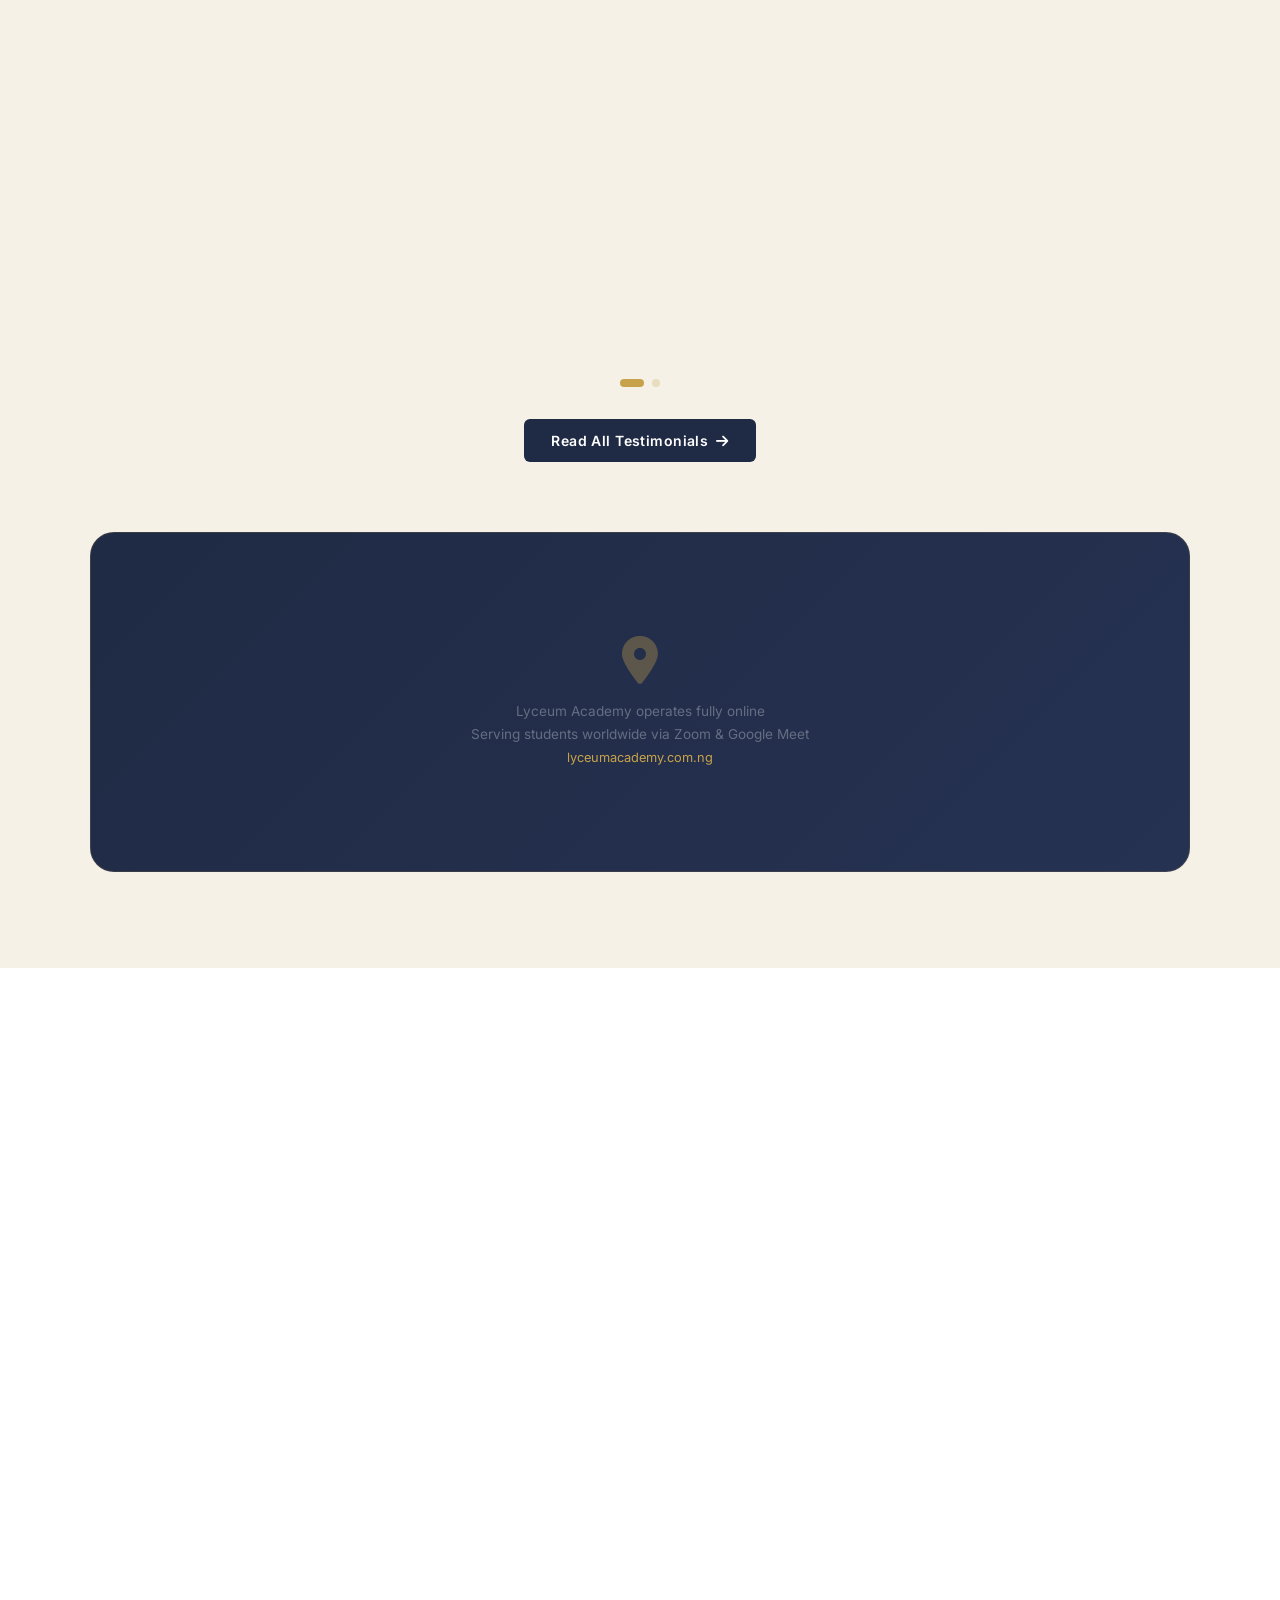
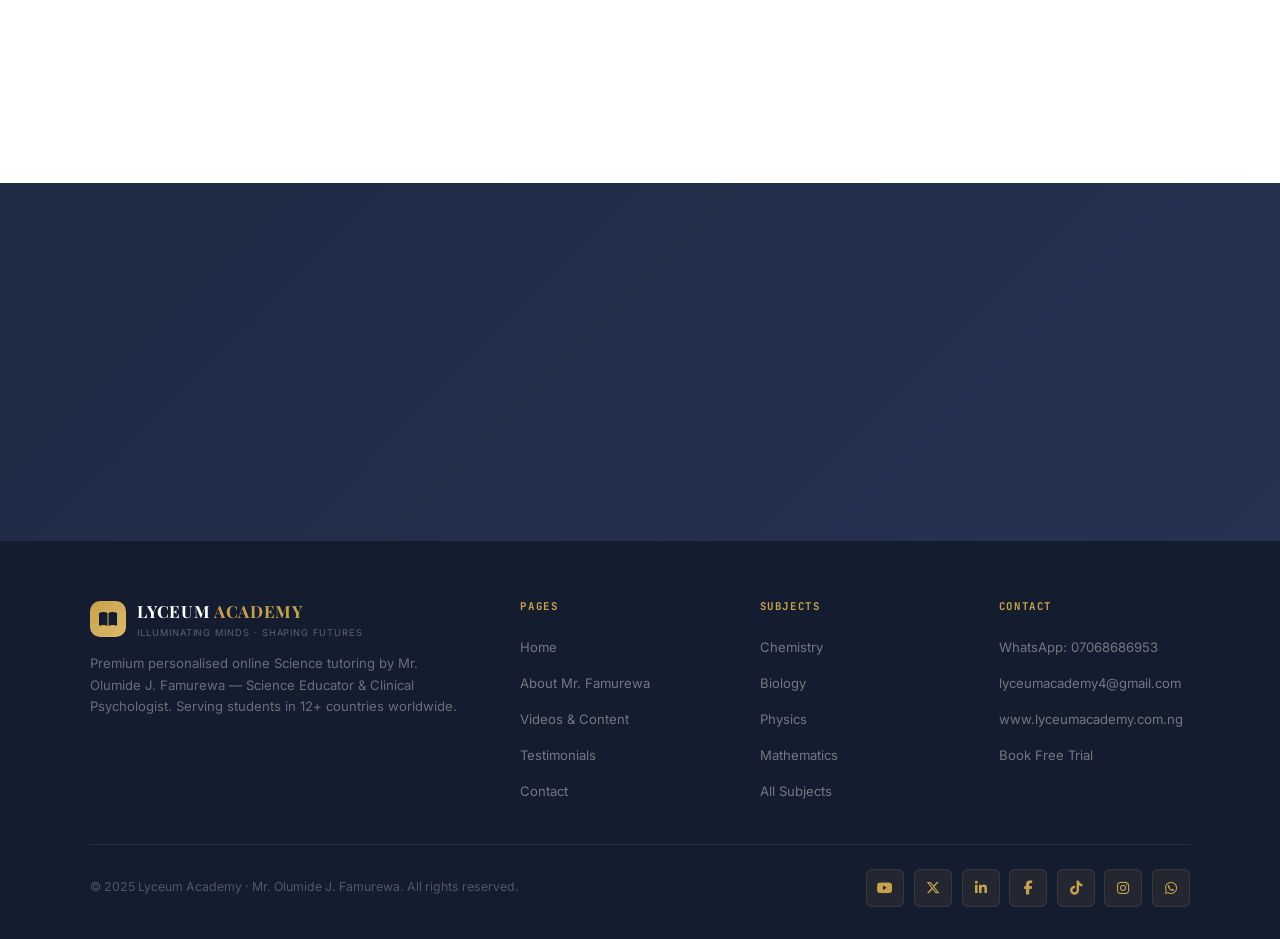
==== commit 896f7ae3: "Update index.html" ====
--- a/index.html
+++ b/index.html
@@ -698,7 +698,7 @@
               <a href="https://youtube.com/@Lyceumacademy1" target="_blank" class="sc-btn" aria-label="YouTube"><i class="fab fa-youtube"></i></a>
               <a href="https://twitter.com/famurewaolumide" target="_blank" class="sc-btn" aria-label="X/Twitter"><i class="fab fa-x-twitter"></i></a>
               <a href="https://linkedin.com/in/olumide-famurewa" target="_blank" class="sc-btn" aria-label="LinkedIn"><i class="fab fa-linkedin-in"></i></a>
-              <a href="https://www.facebook.com/lyceumacademy" target="_blank" class="sc-btn" aria-label="Facebook"><i class="fab fa-facebook-f"></i></a>
+              <a href="https://www.facebook.com/share/1J5pHsaJcg/" target="_blank" class="sc-btn" aria-label="Facebook"><i class="fab fa-facebook-f"></i></a>
               <a href="https://tiktok.com/@lyceumacademy_2" target="_blank" class="sc-btn" aria-label="TikTok"><i class="fab fa-tiktok"></i></a>
               <a href="https://instagram.com/famurewaolumide2056" target="_blank" class="sc-btn" aria-label="Instagram"><i class="fab fa-instagram"></i></a>
               <a href="https://wa.me/2347068686953" target="_blank" class="sc-btn" aria-label="WhatsApp"><i class="fab fa-whatsapp"></i></a>
@@ -829,7 +829,7 @@
         <a href="https://youtube.com/@Lyceumacademy1" target="_blank" class="sc-btn" aria-label="YouTube"><i class="fab fa-youtube"></i></a>
         <a href="https://twitter.com/famurewaolumide" target="_blank" class="sc-btn" aria-label="X"><i class="fab fa-x-twitter"></i></a>
         <a href="https://linkedin.com/in/olumide-famurewa" target="_blank" class="sc-btn" aria-label="LinkedIn"><i class="fab fa-linkedin-in"></i></a>
-        <a href="https://www.facebook.com/lyceumacademy" target="_blank" class="sc-btn" aria-label="Facebook"><i class="fab fa-facebook-f"></i></a>
+        <a href="https://www.facebook.com/share/1J5pHsaJcg/" target="_blank" class="sc-btn" aria-label="Facebook"><i class="fab fa-facebook-f"></i></a>
         <a href="https://tiktok.com/@lyceumacademy_2" target="_blank" class="sc-btn" aria-label="TikTok"><i class="fab fa-tiktok"></i></a>
               <a href="https://instagram.com/famurewaolumide2056" target="_blank" class="sc-btn" aria-label="Instagram"><i class="fab fa-instagram"></i></a>
               <a href="https://wa.me/2347068686953" target="_blank" class="sc-btn" aria-label="WhatsApp"><i class="fab fa-whatsapp"></i></a>
--- a/lyceum.css
+++ b/lyceum.css
@@ -960,3 +960,18 @@
   color:var(--gold-lt);
   opacity:.85;
 }
+#cf-subject[multiple] {
+  height: auto;
+  min-height: 120px;
+  padding: 0.6rem;
+}
+#cf-subject[multiple] option {
+  padding: 0.45rem 0.6rem;
+  border-radius: 4px;
+  margin-bottom: 2px;
+}
+#cf-subject[multiple] option:checked {
+  background: linear-gradient(135deg, #C9A227, #B8941F);
+  color: #0F172A;
+}
+
